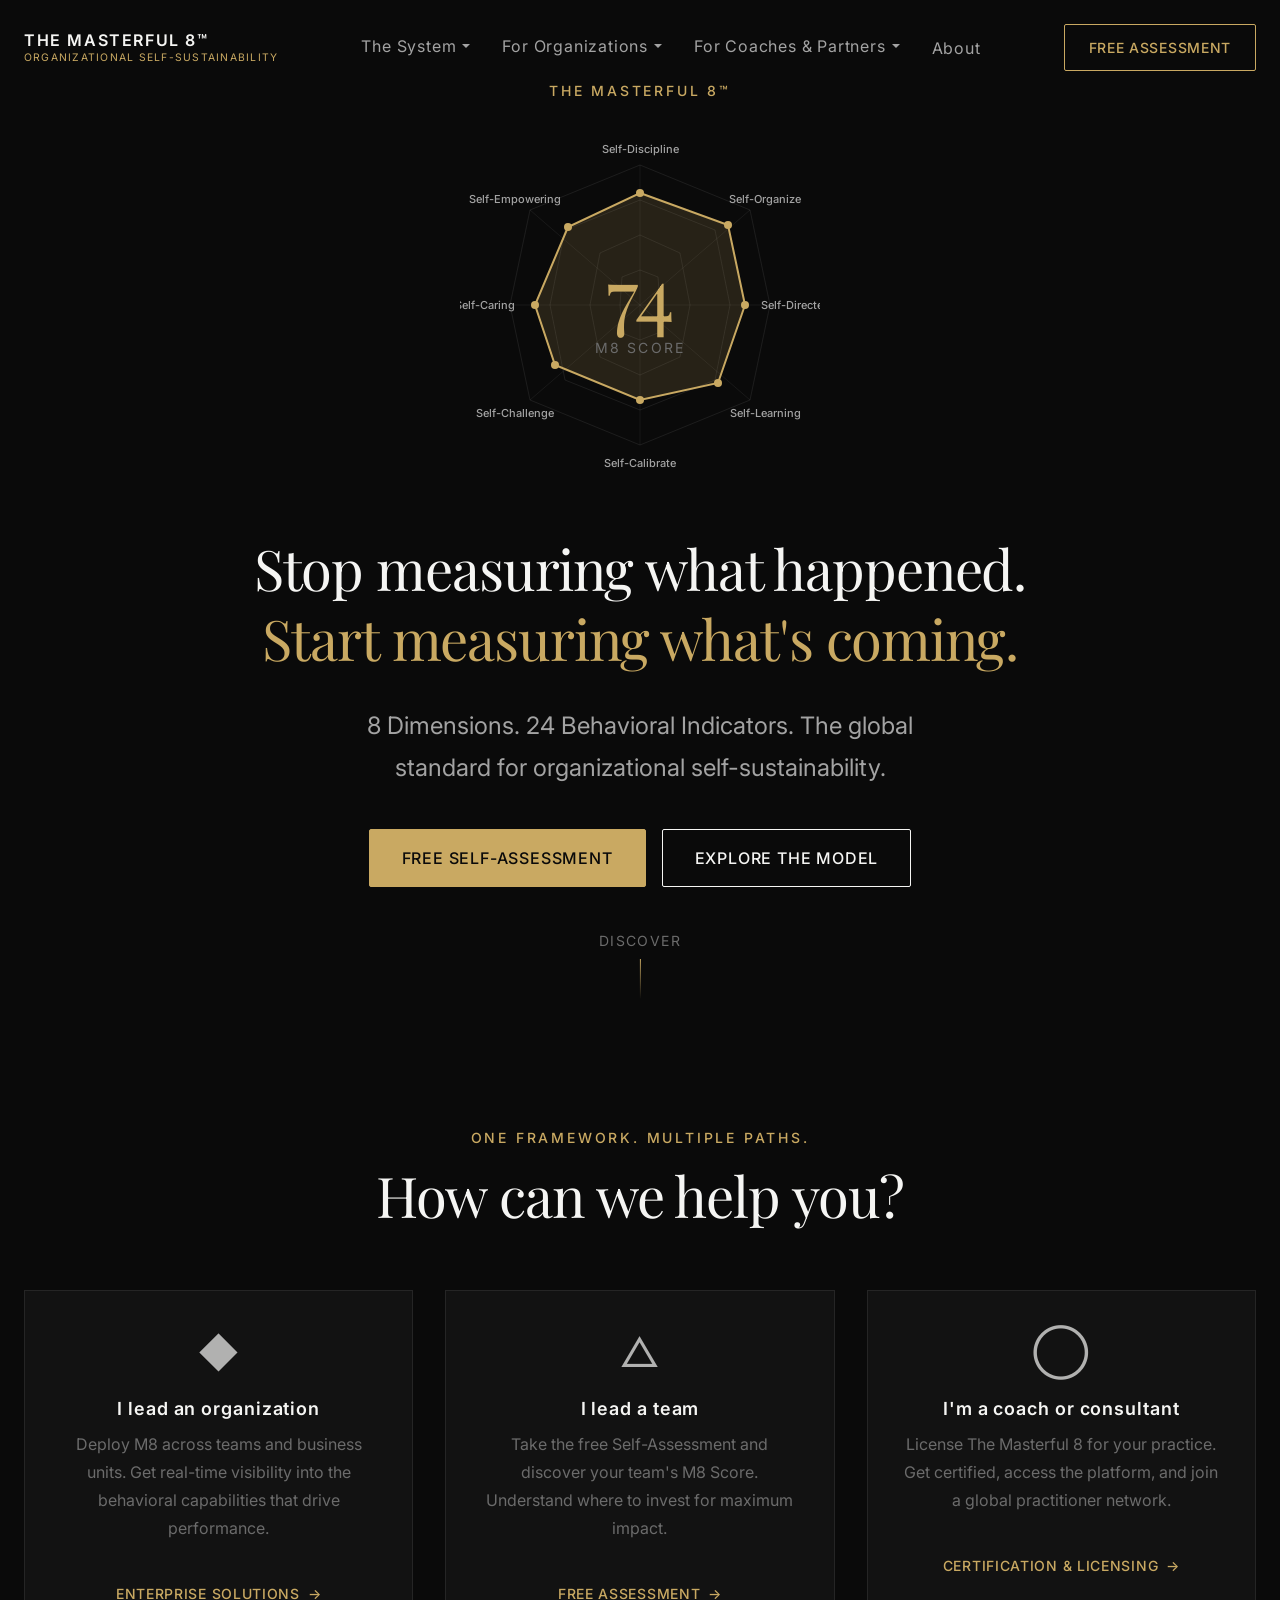
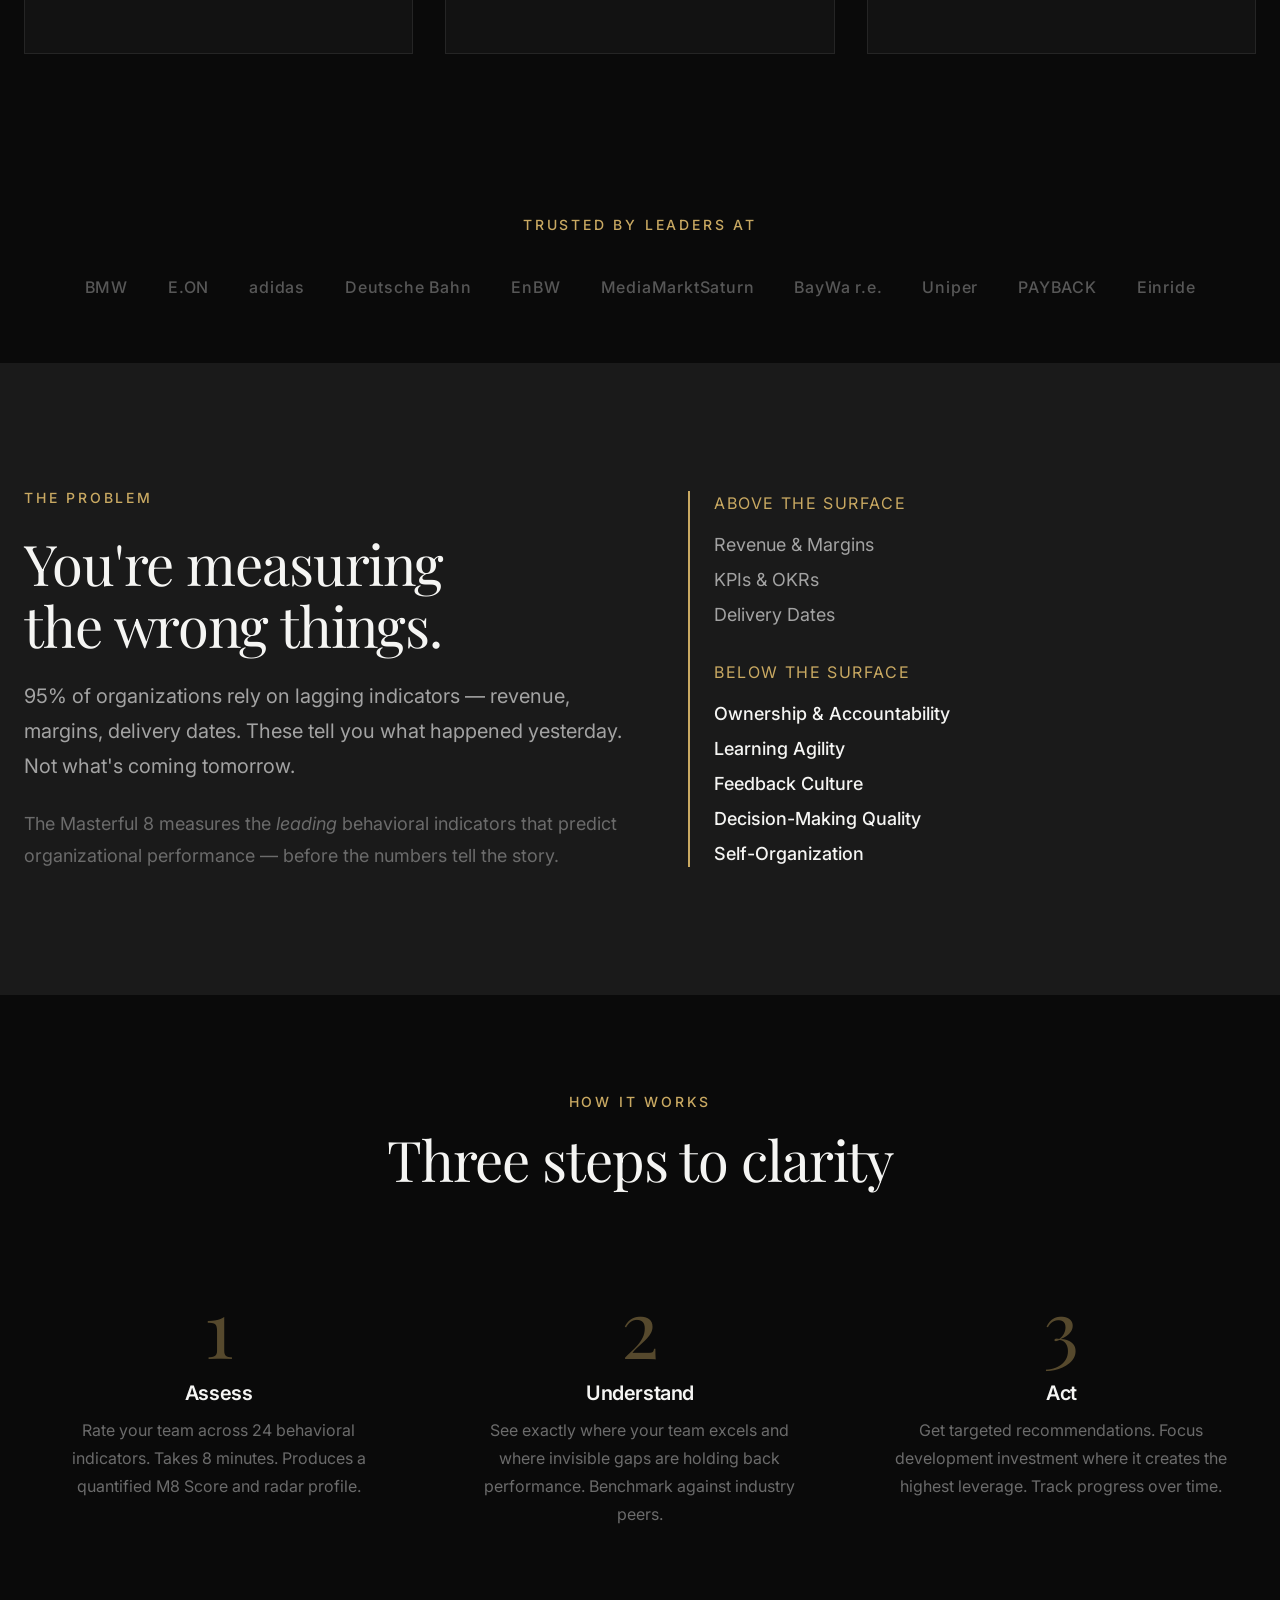
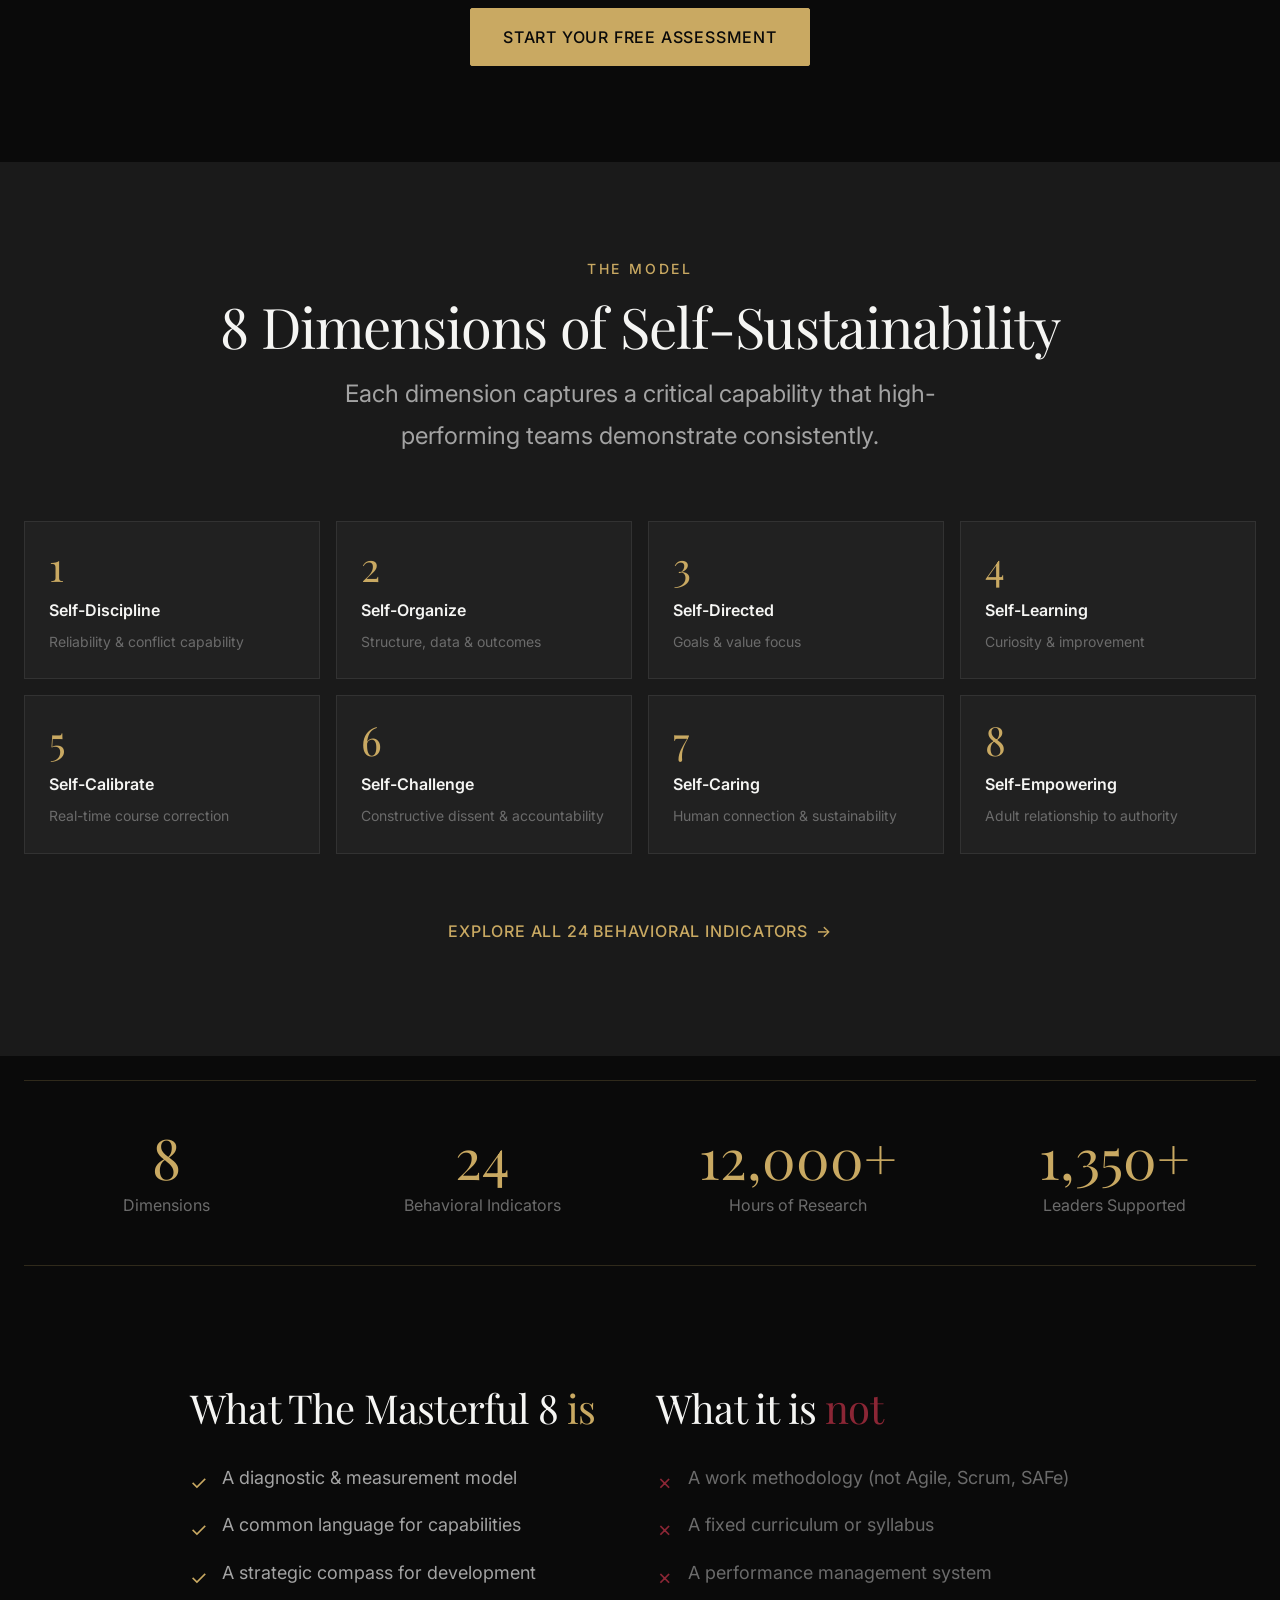
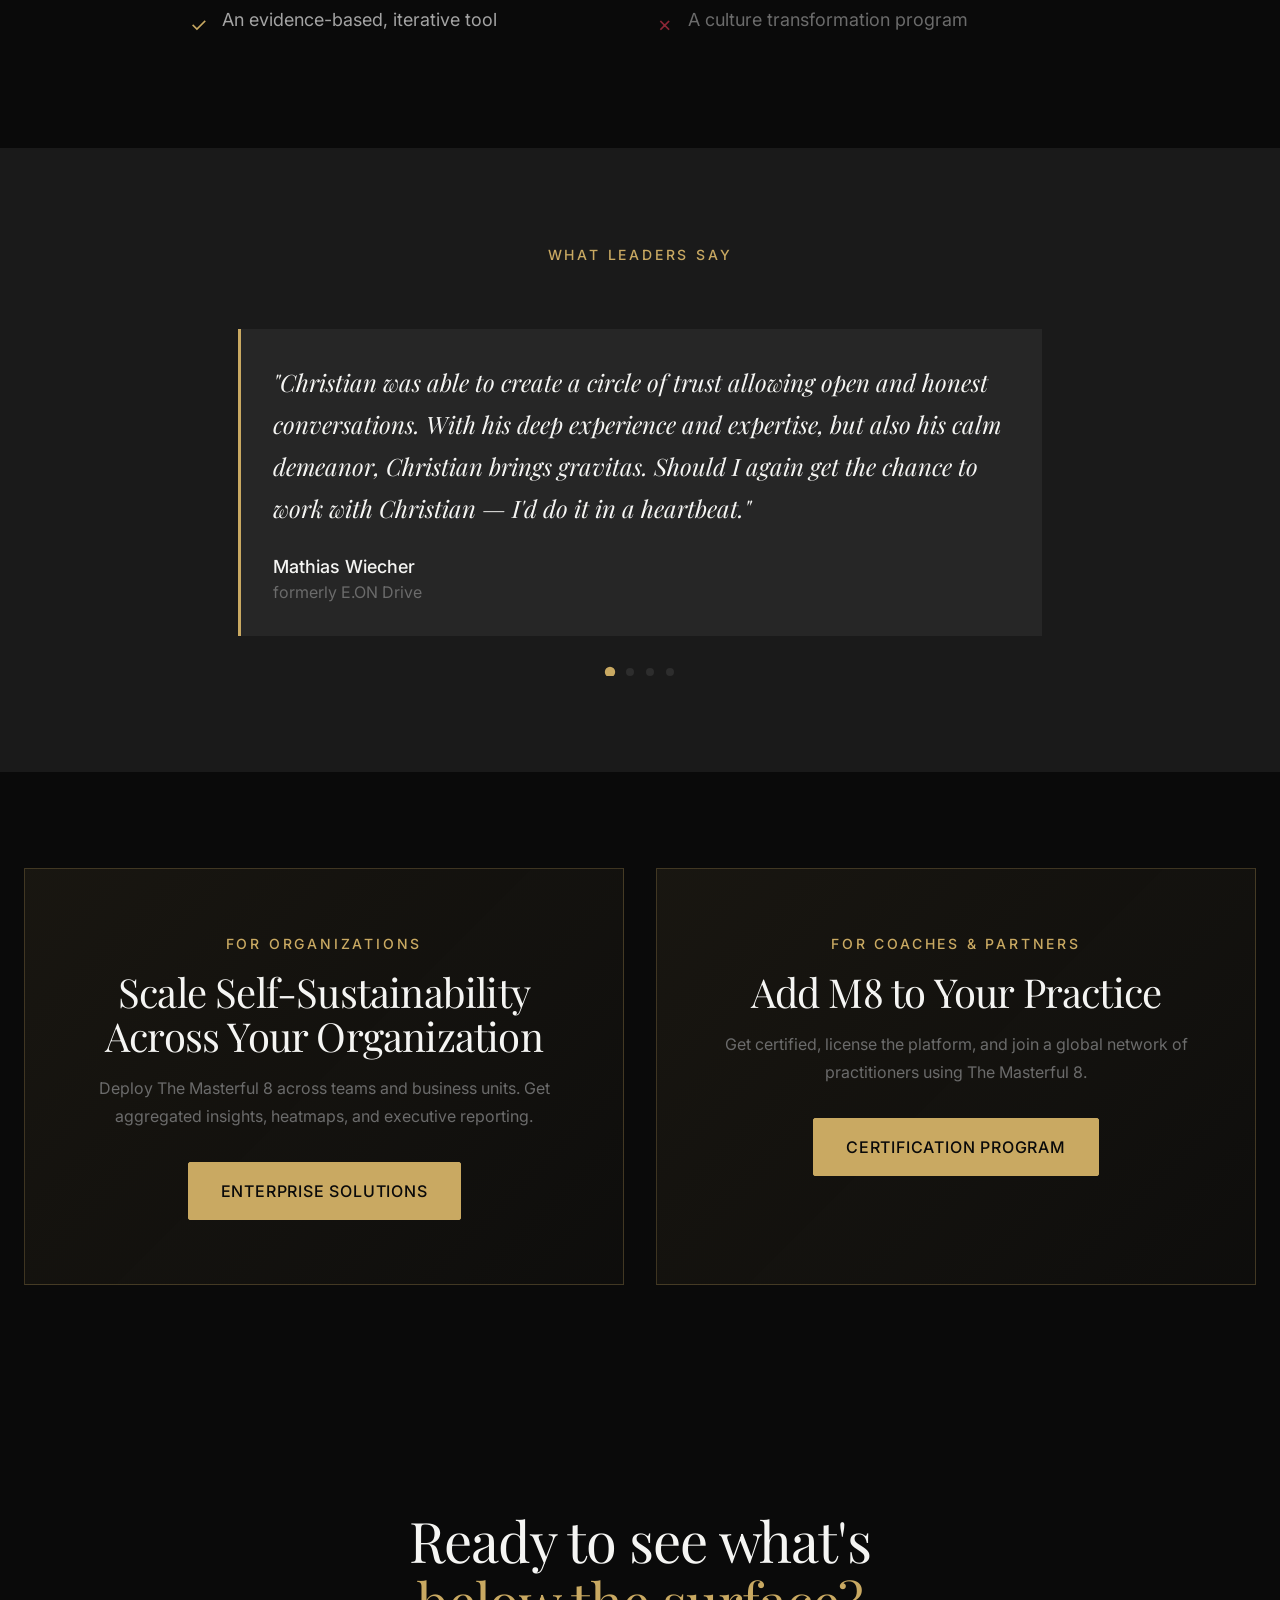
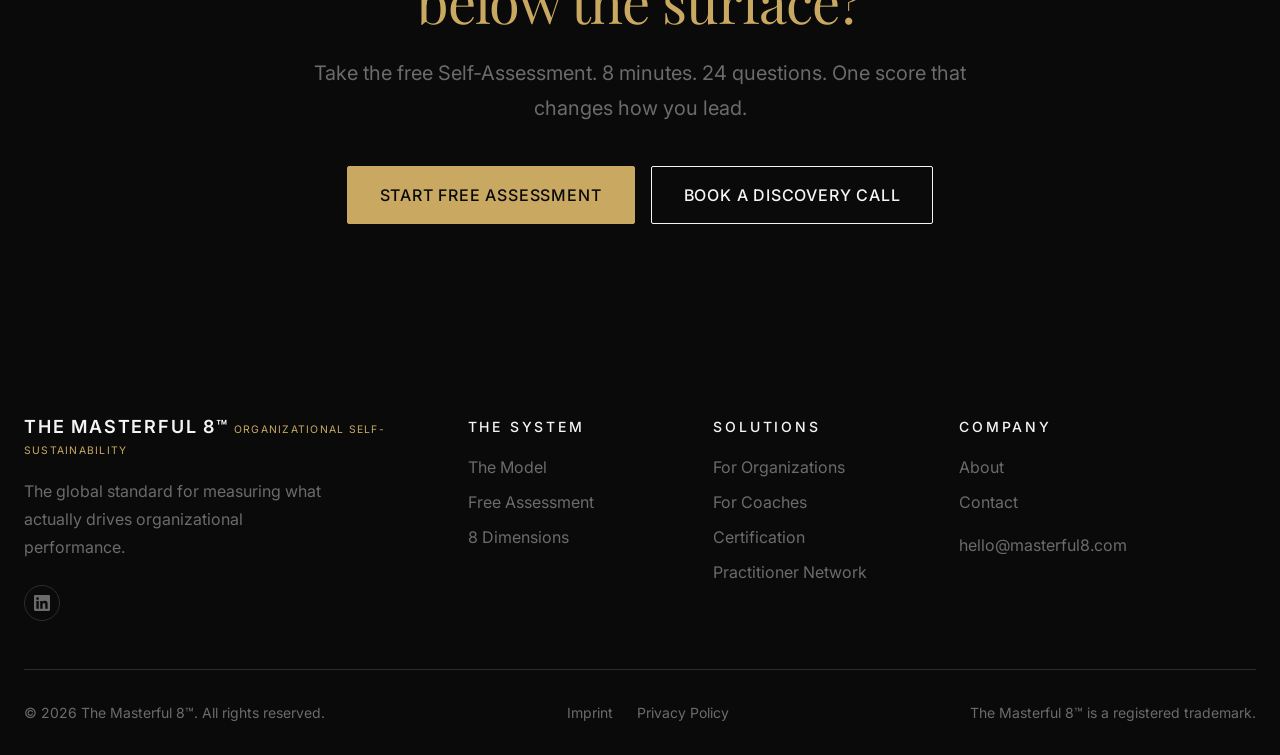
==== index.html @ 86039e6b "Initial masterful8.com homepage with M8 design system" ====
<!DOCTYPE html>
<html lang="en">
<head>
  <meta charset="UTF-8">
  <meta name="viewport" content="width=device-width, initial-scale=1.0">

  <meta name="description" content="The Masterful 8&#8482; &mdash; The global standard for measuring what actually drives organizational performance. 8 Dimensions. 24 Behavioral Indicators.">
  <meta name="keywords" content="Masterful 8, Organizational Development, Leadership, Self-Sustainability, Team Performance, Behavioral Indicators, Assessment">

  <title>The Masterful 8&#8482; | The Global Standard for Organizational Self-Sustainability</title>

  <!-- Favicon -->
  <link rel="icon" type="image/svg+xml" href="images/favicon.svg">
  <link rel="icon" type="image/png" sizes="32x32" href="images/favicon-32x32.png">
  <link rel="icon" type="image/png" sizes="16x16" href="images/favicon-16x16.png">
  <link rel="apple-touch-icon" sizes="180x180" href="images/apple-touch-icon.png">

  <!-- Open Graph -->
  <meta property="og:type" content="website">
  <meta property="og:url" content="https://masterful8.com/">
  <meta property="og:title" content="The Masterful 8&#8482; | Organizational Self-Sustainability">
  <meta property="og:description" content="Stop measuring what happened. Start measuring what's coming. 8 Dimensions. 24 Behavioral Indicators. The global standard.">
  <meta name="twitter:card" content="summary_large_image">

  <!-- Fonts -->
  <link rel="preconnect" href="https://fonts.googleapis.com">
  <link rel="preconnect" href="https://fonts.gstatic.com" crossorigin>
  <link href="https://fonts.googleapis.com/css2?family=Inter:wght@300;400;500;600&family=Playfair+Display:ital,wght@0,400;0,500;1,400&display=swap" rel="stylesheet">

  <!-- Styles -->
  <link rel="stylesheet" href="css/design-system.css">
  <link rel="stylesheet" href="css/pages.css">

  <style>
    /* ── M8 Homepage Specific ── */

    /* Radar Chart */
    .radar-container {
      position: relative;
      width: 360px;
      height: 360px;
      margin: 0 auto var(--space-12);
    }

    .radar-container svg {
      width: 100%;
      height: 100%;
    }

    .radar-label {
      font-family: var(--font-sans);
      font-size: 11px;
      font-weight: 500;
      fill: var(--color-light-gray);
      text-anchor: middle;
    }

    .radar-label:hover {
      fill: var(--color-gold);
      cursor: pointer;
    }

    .radar-grid {
      stroke: rgba(255, 255, 255, 0.08);
      stroke-width: 1;
      fill: none;
    }

    .radar-axis {
      stroke: rgba(255, 255, 255, 0.06);
      stroke-width: 1;
    }

    .radar-shape {
      fill: rgba(201, 169, 98, 0.15);
      stroke: var(--color-gold);
      stroke-width: 2;
      transition: all 0.6s ease;
    }

    .radar-dot {
      fill: var(--color-gold);
      r: 4;
      transition: all 0.6s ease;
    }

    .radar-dot:hover {
      r: 7;
      filter: drop-shadow(0 0 8px rgba(201, 169, 98, 0.6));
    }

    .radar-score {
      position: absolute;
      top: 50%;
      left: 50%;
      transform: translate(-50%, -50%);
      text-align: center;
    }

    .radar-score-number {
      font-family: var(--font-serif);
      font-size: var(--text-5xl);
      font-weight: 400;
      color: var(--color-gold);
      line-height: 1;
    }

    .radar-score-label {
      font-family: var(--font-sans);
      font-size: var(--text-xs);
      letter-spacing: 0.15em;
      text-transform: uppercase;
      color: var(--color-gray);
      margin-top: var(--space-1);
    }

    /* Audience Cards */
    .audience-card {
      background: rgba(255, 255, 255, 0.03);
      border: 1px solid rgba(255, 255, 255, 0.08);
      padding: var(--space-8);
      text-align: center;
      transition: all var(--transition-base);
      position: relative;
      overflow: hidden;
    }

    .audience-card::before {
      content: '';
      position: absolute;
      top: 0;
      left: 0;
      right: 0;
      height: 2px;
      background: var(--color-gold);
      transform: scaleX(0);
      transition: transform var(--transition-base);
    }

    .audience-card:hover {
      border-color: rgba(201, 169, 98, 0.3);
      background: rgba(201, 169, 98, 0.05);
    }

    .audience-card:hover::before {
      transform: scaleX(1);
    }

    .audience-icon {
      font-size: 2.5rem;
      margin-bottom: var(--space-4);
      opacity: 0.7;
    }

    .audience-card h4 {
      font-family: var(--font-sans);
      font-size: var(--text-base);
      font-weight: var(--font-semibold);
      letter-spacing: var(--tracking-wide);
      margin-bottom: var(--space-3);
      color: var(--color-off-white);
    }

    .audience-card p {
      font-size: var(--text-sm);
      color: var(--color-gray);
      margin-bottom: var(--space-6);
      line-height: var(--leading-relaxed);
    }

    /* Steps */
    .step-card {
      text-align: center;
      padding: var(--space-8) var(--space-6);
    }

    .step-number {
      font-family: var(--font-serif);
      font-size: var(--text-5xl);
      color: var(--color-gold);
      line-height: 1;
      margin-bottom: var(--space-4);
      opacity: 0.4;
    }

    .step-card h4 {
      font-family: var(--font-sans);
      font-size: var(--text-lg);
      font-weight: var(--font-semibold);
      margin-bottom: var(--space-3);
    }

    .step-card p {
      font-size: var(--text-sm);
      color: var(--color-gray);
      line-height: var(--leading-relaxed);
    }

    /* Dimension Preview */
    .dimension-preview {
      display: grid;
      grid-template-columns: repeat(4, 1fr);
      gap: var(--space-4);
    }

    @media (max-width: 968px) {
      .dimension-preview {
        grid-template-columns: repeat(2, 1fr);
      }
    }

    @media (max-width: 480px) {
      .dimension-preview {
        grid-template-columns: 1fr;
      }
    }

    .dim-card {
      background: rgba(255, 255, 255, 0.03);
      border: 1px solid rgba(255, 255, 255, 0.08);
      padding: var(--space-6);
      transition: all var(--transition-base);
    }

    .dim-card:hover {
      border-color: rgba(201, 169, 98, 0.3);
      transform: translateY(-2px);
    }

    .dim-number {
      font-family: var(--font-serif);
      font-size: var(--text-3xl);
      color: var(--color-gold);
      line-height: 1;
      margin-bottom: var(--space-3);
    }

    .dim-name {
      font-family: var(--font-sans);
      font-size: var(--text-sm);
      font-weight: var(--font-semibold);
      color: var(--color-off-white);
      margin-bottom: var(--space-2);
    }

    .dim-desc {
      font-size: var(--text-xs);
      color: var(--color-gray);
      line-height: var(--leading-relaxed);
    }

    /* Stats Bar */
    .stats-bar {
      display: grid;
      grid-template-columns: repeat(4, 1fr);
      gap: var(--space-8);
      padding: var(--space-12) 0;
      border-top: 1px solid rgba(201, 169, 98, 0.2);
      border-bottom: 1px solid rgba(201, 169, 98, 0.2);
    }

    @media (max-width: 768px) {
      .stats-bar {
        grid-template-columns: repeat(2, 1fr);
        gap: var(--space-6);
      }
    }

    /* Logo Cloud Extended */
    .logo-cloud-dark {
      display: flex;
      justify-content: center;
      align-items: center;
      gap: var(--space-10);
      flex-wrap: wrap;
      opacity: 0.5;
    }

    .logo-cloud-dark span {
      font-family: var(--font-sans);
      font-size: var(--text-sm);
      font-weight: var(--font-medium);
      color: var(--color-light-gray);
      letter-spacing: var(--tracking-wide);
    }

    /* Testimonial Slider */
    .testimonial-slider {
      position: relative;
      overflow: hidden;
    }

    .testimonial-track {
      display: flex;
      transition: transform 0.5s ease;
    }

    .testimonial-slide {
      min-width: 100%;
      padding: 0 var(--space-6);
    }

    .testimonial-nav {
      display: flex;
      justify-content: center;
      gap: var(--space-3);
      margin-top: var(--space-8);
    }

    .testimonial-dot {
      width: 8px;
      height: 8px;
      border-radius: 50%;
      background: var(--color-dark-gray);
      border: none;
      cursor: pointer;
      transition: all var(--transition-fast);
      padding: 0;
    }

    .testimonial-dot.active {
      background: var(--color-gold);
      transform: scale(1.3);
    }

    /* CTA Banner */
    .cta-banner {
      background: linear-gradient(135deg, rgba(201, 169, 98, 0.08) 0%, rgba(201, 169, 98, 0.02) 100%);
      border: 1px solid rgba(201, 169, 98, 0.25);
      padding: var(--space-16) var(--space-12);
      text-align: center;
    }

    @media (max-width: 480px) {
      .radar-container {
        width: 280px;
        height: 280px;
      }

      .radar-label {
        font-size: 9px;
      }

      .radar-score-number {
        font-size: var(--text-3xl);
      }
    }
  </style>
</head>
<body>

  <!-- ============================================
       NAVIGATION
       ============================================ -->
  <nav class="nav" id="nav">
    <div class="container">
      <div class="nav-inner">
        <a href="index.html" class="nav-logo">
          <span class="nav-logo-name">The Masterful 8&#8482;</span>
          <span class="nav-logo-title">Organizational Self-Sustainability</span>
        </a>

        <ul class="nav-links">
          <li class="nav-item">
            <a href="pages/model.html" class="nav-link">The System</a>
            <div class="nav-dropdown">
              <div class="nav-dropdown-inner">
                <a href="pages/model.html">The Model</a>
                <a href="pages/model.html#dimensions">8 Dimensions</a>
                <a href="pages/model.html#indicators">24 Behavioral Indicators</a>
                <a href="pages/model.html#difference">What M8 Is &amp; Isn't</a>
                <div style="border-top: 1px solid rgba(201,169,98,0.3); margin: 6px 0;"></div>
                <a href="pages/assessment.html" style="color: var(--color-gold); font-weight: 500;">Free Self-Assessment</a>
              </div>
            </div>
          </li>
          <li class="nav-item">
            <a href="pages/enterprise.html" class="nav-link">For Organizations</a>
            <div class="nav-dropdown">
              <div class="nav-dropdown-inner">
                <a href="pages/enterprise.html">Enterprise Solutions</a>
                <a href="pages/enterprise.html#readiness">Excellence Readiness</a>
                <a href="pages/enterprise.html#journeys">Performance Journeys</a>
                <a href="pages/enterprise.html#cases">Case Studies</a>
              </div>
            </div>
          </li>
          <li class="nav-item">
            <a href="pages/partners.html" class="nav-link">For Coaches &amp; Partners</a>
            <div class="nav-dropdown">
              <div class="nav-dropdown-inner">
                <a href="pages/partners.html">Why License M8</a>
                <a href="pages/partners.html#certification">Certification Program</a>
                <a href="pages/partners.html#network">Practitioner Network</a>
              </div>
            </div>
          </li>
          <li>
            <a href="pages/about.html" class="nav-link">About</a>
          </li>
        </ul>

        <div style="display: flex; align-items: center; gap: var(--space-4);">
          <a href="pages/assessment.html" class="btn nav-cta">Free Assessment</a>
        </div>

        <!-- Mobile Menu Toggle -->
        <button class="nav-mobile-toggle" aria-label="Open Menu">
          <span></span>
        </button>
      </div>
    </div>
  </nav>

  <!-- Mobile Menu -->
  <div class="nav-mobile-menu">
    <ul class="nav-links">
      <li class="nav-item">
        <a href="pages/model.html" class="nav-link">The System</a>
        <button class="nav-dropdown-toggle" aria-label="Toggle submenu"></button>
        <div class="nav-dropdown">
          <div class="nav-dropdown-inner">
            <a href="pages/model.html">The Model</a>
            <a href="pages/model.html#dimensions">8 Dimensions</a>
            <a href="pages/model.html#indicators">24 Behavioral Indicators</a>
            <a href="pages/assessment.html">Free Self-Assessment</a>
          </div>
        </div>
      </li>
      <li class="nav-item">
        <a href="pages/enterprise.html" class="nav-link">For Organizations</a>
        <button class="nav-dropdown-toggle" aria-label="Toggle submenu"></button>
        <div class="nav-dropdown">
          <div class="nav-dropdown-inner">
            <a href="pages/enterprise.html">Enterprise Solutions</a>
            <a href="pages/enterprise.html#readiness">Excellence Readiness</a>
            <a href="pages/enterprise.html#journeys">Performance Journeys</a>
          </div>
        </div>
      </li>
      <li class="nav-item">
        <a href="pages/partners.html" class="nav-link">For Coaches &amp; Partners</a>
        <button class="nav-dropdown-toggle" aria-label="Toggle submenu"></button>
        <div class="nav-dropdown">
          <div class="nav-dropdown-inner">
            <a href="pages/partners.html">Why License M8</a>
            <a href="pages/partners.html#certification">Certification</a>
            <a href="pages/partners.html#network">Practitioner Network</a>
          </div>
        </div>
      </li>
      <li><a href="pages/about.html" class="nav-link">About</a></li>
    </ul>
    <a href="pages/assessment.html" class="btn nav-cta" style="margin-top: var(--space-6);">Free Assessment</a>
  </div>


  <!-- ============================================
       HERO
       ============================================ -->
  <section class="hero bg-dark">
    <div class="hero-content">
      <p class="label" style="margin-bottom: var(--space-6);">The Masterful 8&#8482;</p>

      <!-- Radar Chart -->
      <div class="radar-container" id="radar">
        <svg viewBox="0 0 360 360">
          <!-- Grid circles -->
          <polygon class="radar-grid" points="180,40 290,85 310,180 290,275 180,320 70,275 50,180 70,85" />
          <polygon class="radar-grid" points="180,75 255,105 270,180 255,255 180,285 105,255 90,180 105,105" />
          <polygon class="radar-grid" points="180,110 220,128 230,180 220,232 180,250 140,232 130,180 140,128" />
          <polygon class="radar-grid" points="180,145 198,152 200,180 198,208 180,215 162,208 160,180 162,152" />

          <!-- Axes -->
          <line class="radar-axis" x1="180" y1="180" x2="180" y2="40" />
          <line class="radar-axis" x1="180" y1="180" x2="290" y2="85" />
          <line class="radar-axis" x1="180" y1="180" x2="310" y2="180" />
          <line class="radar-axis" x1="180" y1="180" x2="290" y2="275" />
          <line class="radar-axis" x1="180" y1="180" x2="180" y2="320" />
          <line class="radar-axis" x1="180" y1="180" x2="70" y2="275" />
          <line class="radar-axis" x1="180" y1="180" x2="50" y2="180" />
          <line class="radar-axis" x1="180" y1="180" x2="70" y2="85" />

          <!-- Data shape -->
          <polygon class="radar-shape" id="radarShape"
            points="180,68 268,100 285,180 258,258 180,275 95,240 75,180 108,102" />

          <!-- Data points -->
          <circle class="radar-dot" cx="180" cy="68" />
          <circle class="radar-dot" cx="268" cy="100" />
          <circle class="radar-dot" cx="285" cy="180" />
          <circle class="radar-dot" cx="258" cy="258" />
          <circle class="radar-dot" cx="180" cy="275" />
          <circle class="radar-dot" cx="95" cy="240" />
          <circle class="radar-dot" cx="75" cy="180" />
          <circle class="radar-dot" cx="108" cy="102" />

          <!-- Labels -->
          <text class="radar-label" x="180" y="28">Self-Discipline</text>
          <text class="radar-label" x="305" y="78">Self-Organize</text>
          <text class="radar-label" x="335" y="184">Self-Directed</text>
          <text class="radar-label" x="305" y="292">Self-Learning</text>
          <text class="radar-label" x="180" y="342">Self-Calibrate</text>
          <text class="radar-label" x="55" y="292">Self-Challenge</text>
          <text class="radar-label" x="25" y="184">Self-Caring</text>
          <text class="radar-label" x="55" y="78">Self-Empowering</text>
        </svg>

        <div class="radar-score">
          <div class="radar-score-number" id="scoreNumber">74</div>
          <div class="radar-score-label">M8 Score</div>
        </div>
      </div>

      <h1 class="hero-quote" style="font-style: normal; font-weight: 400;">
        Stop measuring what happened.<br>
        <span class="text-gold">Start measuring what's coming.</span>
      </h1>

      <p class="hero-subtitle">
        8 Dimensions. 24 Behavioral Indicators. The global standard for
        organizational self-sustainability.
      </p>

      <div class="hero-cta" style="display: flex; gap: var(--space-4); justify-content: center; flex-wrap: wrap;">
        <a href="pages/assessment.html" class="btn btn-primary">Free Self-Assessment</a>
        <a href="pages/model.html" class="btn btn-secondary">Explore the Model</a>
      </div>
    </div>

    <div class="scroll-indicator">
      <span>Discover</span>
    </div>
  </section>


  <!-- ============================================
       AUDIENCE PATHS
       ============================================ -->
  <section class="section bg-dark">
    <div class="container">
      <div class="text-center" style="margin-bottom: var(--space-16);">
        <p class="label">One Framework. Multiple Paths.</p>
        <h2 style="margin-top: var(--space-4); color: var(--color-off-white);">
          How can we help you?
        </h2>
      </div>

      <div class="grid grid-3">
        <a href="pages/enterprise.html" class="audience-card" style="text-decoration: none;">
          <div class="audience-icon">&#9670;</div>
          <h4>I lead an organization</h4>
          <p>
            Deploy M8 across teams and business units.
            Get real-time visibility into the behavioral capabilities
            that drive performance.
          </p>
          <span class="btn btn-ghost" style="font-size: var(--text-xs);">Enterprise Solutions</span>
        </a>

        <a href="pages/assessment.html" class="audience-card" style="text-decoration: none;">
          <div class="audience-icon">&#9651;</div>
          <h4>I lead a team</h4>
          <p>
            Take the free Self-Assessment and discover your team's
            M8 Score. Understand where to invest for maximum impact.
          </p>
          <span class="btn btn-ghost" style="font-size: var(--text-xs);">Free Assessment</span>
        </a>

        <a href="pages/partners.html" class="audience-card" style="text-decoration: none;">
          <div class="audience-icon">&#9711;</div>
          <h4>I'm a coach or consultant</h4>
          <p>
            License The Masterful 8 for your practice.
            Get certified, access the platform, and join a
            global practitioner network.
          </p>
          <span class="btn btn-ghost" style="font-size: var(--text-xs);">Certification &amp; Licensing</span>
        </a>
      </div>
    </div>
  </section>


  <!-- ============================================
       SOCIAL PROOF
       ============================================ -->
  <section class="bg-dark" style="padding: var(--space-16) 0;">
    <div class="container">
      <p class="text-center label" style="margin-bottom: var(--space-10);">
        Trusted by leaders at
      </p>
      <div class="logo-cloud-dark">
        <span>BMW</span>
        <span>E.ON</span>
        <span>adidas</span>
        <span>Deutsche Bahn</span>
        <span>EnBW</span>
        <span>MediaMarktSaturn</span>
        <span>BayWa r.e.</span>
        <span>Uniper</span>
        <span>PAYBACK</span>
        <span>Einride</span>
      </div>
    </div>
  </section>


  <!-- ============================================
       THE PROBLEM / WHY M8
       ============================================ -->
  <section class="section bg-charcoal">
    <div class="container">
      <div class="grid grid-2" style="align-items: center;">
        <div>
          <p class="label" style="margin-bottom: var(--space-6);">The Problem</p>
          <h2 style="color: var(--color-off-white); margin-bottom: var(--space-6);">
            You're measuring<br>the wrong things.
          </h2>
          <p style="font-size: var(--text-lg); color: var(--color-light-gray); line-height: var(--leading-relaxed); margin-bottom: var(--space-6);">
            95% of organizations rely on lagging indicators &mdash; revenue,
            margins, delivery dates. These tell you what happened yesterday.
            Not what's coming tomorrow.
          </p>
          <p style="font-size: var(--text-base); color: var(--color-gray); line-height: var(--leading-relaxed);">
            The Masterful 8 measures the <em>leading</em> behavioral indicators
            that predict organizational performance &mdash; before the numbers
            tell the story.
          </p>
        </div>
        <div style="padding: var(--space-8);">
          <div style="border-left: 2px solid var(--color-gold); padding-left: var(--space-6);">
            <p style="font-size: var(--text-sm); letter-spacing: 0.1em; text-transform: uppercase; color: var(--color-gold); margin-bottom: var(--space-4);">Above the surface</p>
            <p style="color: var(--color-light-gray); margin-bottom: var(--space-2);">Revenue &amp; Margins</p>
            <p style="color: var(--color-light-gray); margin-bottom: var(--space-2);">KPIs &amp; OKRs</p>
            <p style="color: var(--color-light-gray); margin-bottom: var(--space-8);">Delivery Dates</p>

            <p style="font-size: var(--text-sm); letter-spacing: 0.1em; text-transform: uppercase; color: var(--color-gold); margin-bottom: var(--space-4);">Below the surface</p>
            <p style="color: var(--color-off-white); margin-bottom: var(--space-2); font-weight: 500;">Ownership &amp; Accountability</p>
            <p style="color: var(--color-off-white); margin-bottom: var(--space-2); font-weight: 500;">Learning Agility</p>
            <p style="color: var(--color-off-white); margin-bottom: var(--space-2); font-weight: 500;">Feedback Culture</p>
            <p style="color: var(--color-off-white); margin-bottom: var(--space-2); font-weight: 500;">Decision-Making Quality</p>
            <p style="color: var(--color-off-white); font-weight: 500;">Self-Organization</p>
          </div>
        </div>
      </div>
    </div>
  </section>


  <!-- ============================================
       HOW IT WORKS
       ============================================ -->
  <section class="section bg-dark">
    <div class="container">
      <div class="text-center" style="margin-bottom: var(--space-16);">
        <p class="label">How It Works</p>
        <h2 style="margin-top: var(--space-4); color: var(--color-off-white);">
          Three steps to clarity
        </h2>
      </div>

      <div class="grid grid-3">
        <div class="step-card">
          <div class="step-number">1</div>
          <h4 style="color: var(--color-off-white);">Assess</h4>
          <p>
            Rate your team across 24 behavioral indicators.
            Takes 8 minutes. Produces a quantified M8 Score
            and radar profile.
          </p>
        </div>

        <div class="step-card">
          <div class="step-number">2</div>
          <h4 style="color: var(--color-off-white);">Understand</h4>
          <p>
            See exactly where your team excels and where
            invisible gaps are holding back performance.
            Benchmark against industry peers.
          </p>
        </div>

        <div class="step-card">
          <div class="step-number">3</div>
          <h4 style="color: var(--color-off-white);">Act</h4>
          <p>
            Get targeted recommendations. Focus development
            investment where it creates the highest leverage.
            Track progress over time.
          </p>
        </div>
      </div>

      <div class="text-center" style="margin-top: var(--space-12);">
        <a href="pages/assessment.html" class="btn btn-primary">Start Your Free Assessment</a>
      </div>
    </div>
  </section>


  <!-- ============================================
       8 DIMENSIONS PREVIEW
       ============================================ -->
  <section class="section bg-charcoal">
    <div class="container">
      <div class="text-center" style="margin-bottom: var(--space-16);">
        <p class="label">The Model</p>
        <h2 style="margin-top: var(--space-4); color: var(--color-off-white);">
          8 Dimensions of Self-Sustainability
        </h2>
        <p class="text-lead" style="margin-top: var(--space-4); color: var(--color-light-gray); max-width: 600px; margin-left: auto; margin-right: auto;">
          Each dimension captures a critical capability that high-performing teams demonstrate consistently.
        </p>
      </div>

      <div class="dimension-preview">
        <div class="dim-card">
          <div class="dim-number">1</div>
          <div class="dim-name">Self-Discipline</div>
          <div class="dim-desc">Reliability &amp; conflict capability</div>
        </div>
        <div class="dim-card">
          <div class="dim-number">2</div>
          <div class="dim-name">Self-Organize</div>
          <div class="dim-desc">Structure, data &amp; outcomes</div>
        </div>
        <div class="dim-card">
          <div class="dim-number">3</div>
          <div class="dim-name">Self-Directed</div>
          <div class="dim-desc">Goals &amp; value focus</div>
        </div>
        <div class="dim-card">
          <div class="dim-number">4</div>
          <div class="dim-name">Self-Learning</div>
          <div class="dim-desc">Curiosity &amp; improvement</div>
        </div>
        <div class="dim-card">
          <div class="dim-number">5</div>
          <div class="dim-name">Self-Calibrate</div>
          <div class="dim-desc">Real-time course correction</div>
        </div>
        <div class="dim-card">
          <div class="dim-number">6</div>
          <div class="dim-name">Self-Challenge</div>
          <div class="dim-desc">Constructive dissent &amp; accountability</div>
        </div>
        <div class="dim-card">
          <div class="dim-number">7</div>
          <div class="dim-name">Self-Caring</div>
          <div class="dim-desc">Human connection &amp; sustainability</div>
        </div>
        <div class="dim-card">
          <div class="dim-number">8</div>
          <div class="dim-name">Self-Empowering</div>
          <div class="dim-desc">Adult relationship to authority</div>
        </div>
      </div>

      <div class="text-center" style="margin-top: var(--space-12);">
        <a href="pages/model.html" class="btn btn-ghost" style="color: var(--color-gold);">Explore all 24 Behavioral Indicators</a>
      </div>
    </div>
  </section>


  <!-- ============================================
       STATS
       ============================================ -->
  <section class="bg-dark" style="padding: var(--space-6) 0;">
    <div class="container">
      <div class="stats-bar">
        <div class="stat">
          <div class="stat-number">8</div>
          <div class="stat-label">Dimensions</div>
        </div>
        <div class="stat">
          <div class="stat-number">24</div>
          <div class="stat-label">Behavioral Indicators</div>
        </div>
        <div class="stat">
          <div class="stat-number">12,000+</div>
          <div class="stat-label">Hours of Research</div>
        </div>
        <div class="stat">
          <div class="stat-number">1,350+</div>
          <div class="stat-label">Leaders Supported</div>
        </div>
      </div>
    </div>
  </section>


  <!-- ============================================
       WHAT M8 IS / IS NOT
       ============================================ -->
  <section class="section bg-dark">
    <div class="container">
      <div class="grid grid-2" style="max-width: 900px; margin: 0 auto;">
        <div>
          <h3 style="color: var(--color-off-white); margin-bottom: var(--space-8);">
            What The Masterful 8 <span class="text-gold">is</span>
          </h3>
          <ul class="checklist checklist-yes" style="color: var(--color-light-gray);">
            <li>A diagnostic &amp; measurement model</li>
            <li>A common language for capabilities</li>
            <li>A strategic compass for development</li>
            <li>An evidence-based, iterative tool</li>
          </ul>
        </div>
        <div>
          <h3 style="color: var(--color-off-white); margin-bottom: var(--space-8);">
            What it is <span style="color: var(--color-deep-red);">not</span>
          </h3>
          <ul class="checklist checklist-no">
            <li>A work methodology (not Agile, Scrum, SAFe)</li>
            <li>A fixed curriculum or syllabus</li>
            <li>A performance management system</li>
            <li>A culture transformation program</li>
          </ul>
        </div>
      </div>
    </div>
  </section>


  <!-- ============================================
       TESTIMONIALS
       ============================================ -->
  <section class="section bg-charcoal">
    <div class="container" style="max-width: 900px;">
      <div class="text-center" style="margin-bottom: var(--space-16);">
        <p class="label">What Leaders Say</p>
      </div>

      <div class="testimonial-slider" id="testimonialSlider">
        <div class="testimonial-track" id="testimonialTrack">
          <div class="testimonial-slide">
            <div class="testimonial-large">
              <p class="testimonial-text-large">
                "Christian was able to create a circle of trust allowing open and honest conversations.
                With his deep experience and expertise, but also his calm demeanor, Christian brings gravitas.
                Should I again get the chance to work with Christian &mdash; I'd do it in a heartbeat."
              </p>
              <div style="margin-top: var(--space-6);">
                <p style="color: var(--color-off-white); font-weight: 500;">Mathias Wiecher</p>
                <p style="font-size: var(--text-sm); color: var(--color-gray);">formerly E.ON Drive</p>
              </div>
            </div>
          </div>

          <div class="testimonial-slide">
            <div class="testimonial-large">
              <p class="testimonial-text-large">
                "Truly the best coach I had the pleasure of working with in my career.
                His approach combines deep psychological understanding with practical
                business impact."
              </p>
              <div style="margin-top: var(--space-6);">
                <p style="color: var(--color-off-white); font-weight: 500;">Jonas Steigertahl</p>
                <p style="font-size: var(--text-sm); color: var(--color-gray);">Director, TP Infinity</p>
              </div>
            </div>
          </div>

          <div class="testimonial-slide">
            <div class="testimonial-large">
              <p class="testimonial-text-large">
                "One of those rare coaches that knows what it takes to transform an organization.
                Masterfully connects psychological principles with business objectives."
              </p>
              <div style="margin-top: var(--space-6);">
                <p style="color: var(--color-off-white); font-weight: 500;">Tamara de Wit</p>
                <p style="font-size: var(--text-sm); color: var(--color-gray);">adidas</p>
              </div>
            </div>
          </div>

          <div class="testimonial-slide">
            <div class="testimonial-large">
              <p class="testimonial-text-large">
                "Christian's starting point is not the theories. He goes beyond and explains the
                'human design' &mdash; brain physiology and human psychology. His impact on entire
                companies cannot be valued high enough."
              </p>
              <div style="margin-top: var(--space-6);">
                <p style="color: var(--color-off-white); font-weight: 500;">Lise Ostergaard Kallman</p>
                <p style="font-size: var(--text-sm); color: var(--color-gray);">E.ON Drive</p>
              </div>
            </div>
          </div>
        </div>

        <div class="testimonial-nav" id="testimonialNav">
          <button class="testimonial-dot active" data-index="0"></button>
          <button class="testimonial-dot" data-index="1"></button>
          <button class="testimonial-dot" data-index="2"></button>
          <button class="testimonial-dot" data-index="3"></button>
        </div>
      </div>
    </div>
  </section>


  <!-- ============================================
       ENTERPRISE + COACHES SPLIT CTA
       ============================================ -->
  <section class="section bg-dark">
    <div class="container">
      <div class="grid grid-2">
        <div class="cta-banner">
          <p class="label" style="margin-bottom: var(--space-4);">For Organizations</p>
          <h3 style="color: var(--color-off-white); margin-bottom: var(--space-4);">
            Scale Self-Sustainability Across Your Organization
          </h3>
          <p style="color: var(--color-gray); margin-bottom: var(--space-8); font-size: var(--text-sm); line-height: var(--leading-relaxed);">
            Deploy The Masterful 8 across teams and business units.
            Get aggregated insights, heatmaps, and executive reporting.
          </p>
          <a href="pages/enterprise.html" class="btn btn-primary">Enterprise Solutions</a>
        </div>

        <div class="cta-banner">
          <p class="label" style="margin-bottom: var(--space-4);">For Coaches &amp; Partners</p>
          <h3 style="color: var(--color-off-white); margin-bottom: var(--space-4);">
            Add M8 to Your Practice
          </h3>
          <p style="color: var(--color-gray); margin-bottom: var(--space-8); font-size: var(--text-sm); line-height: var(--leading-relaxed);">
            Get certified, license the platform, and join a global network
            of practitioners using The Masterful 8.
          </p>
          <a href="pages/partners.html" class="btn btn-primary">Certification Program</a>
        </div>
      </div>
    </div>
  </section>


  <!-- ============================================
       FINAL CTA
       ============================================ -->
  <section class="section-lg bg-dark">
    <div class="container" style="max-width: 700px;">
      <div class="text-center">
        <h2 style="color: var(--color-off-white); margin-bottom: var(--space-6);">
          Ready to see what's<br>
          <span class="text-gold">below the surface?</span>
        </h2>
        <p style="color: var(--color-gray); margin-bottom: var(--space-10); font-size: var(--text-lg); line-height: var(--leading-relaxed);">
          Take the free Self-Assessment. 8 minutes. 24 questions.
          One score that changes how you lead.
        </p>
        <div style="display: flex; gap: var(--space-4); justify-content: center; flex-wrap: wrap;">
          <a href="pages/assessment.html" class="btn btn-primary">Start Free Assessment</a>
          <a href="pages/contact.html" class="btn btn-secondary">Book a Discovery Call</a>
        </div>
      </div>
    </div>
  </section>


  <!-- ============================================
       FOOTER
       ============================================ -->
  <footer class="footer">
    <div class="container">
      <div class="footer-grid">
        <div class="footer-brand">
          <a href="index.html" class="nav-logo" style="display: inline-block;">
            <span class="nav-logo-name" style="font-size: var(--text-base);">The Masterful 8&#8482;</span>
            <span class="nav-logo-title">Organizational Self-Sustainability</span>
          </a>
          <p style="margin-top: var(--space-4);">
            The global standard for measuring what
            actually drives organizational performance.
          </p>
          <div class="footer-social" style="margin-top: var(--space-6);">
            <a href="https://www.linkedin.com/company/masterful8/" target="_blank" rel="noopener" aria-label="LinkedIn">
              <svg viewBox="0 0 24 24" xmlns="http://www.w3.org/2000/svg"><path d="M20.447 20.452h-3.554v-5.569c0-1.328-.027-3.037-1.852-3.037-1.853 0-2.136 1.445-2.136 2.939v5.667H9.351V9h3.414v1.561h.046c.477-.9 1.637-1.85 3.37-1.85 3.601 0 4.267 2.37 4.267 5.455v6.286zM5.337 7.433a2.062 2.062 0 01-2.063-2.065 2.064 2.064 0 112.063 2.065zm1.782 13.019H3.555V9h3.564v11.452zM22.225 0H1.771C.792 0 0 .774 0 1.729v20.542C0 23.227.792 24 1.771 24h20.451C23.2 24 24 23.227 24 22.271V1.729C24 .774 23.2 0 22.222 0h.003z"/></svg>
            </a>
          </div>
        </div>

        <div>
          <p class="footer-heading">The System</p>
          <ul class="footer-links">
            <li><a href="pages/model.html">The Model</a></li>
            <li><a href="pages/assessment.html">Free Assessment</a></li>
            <li><a href="pages/model.html#dimensions">8 Dimensions</a></li>
          </ul>
        </div>

        <div>
          <p class="footer-heading">Solutions</p>
          <ul class="footer-links">
            <li><a href="pages/enterprise.html">For Organizations</a></li>
            <li><a href="pages/partners.html">For Coaches</a></li>
            <li><a href="pages/partners.html#certification">Certification</a></li>
            <li><a href="pages/partners.html#network">Practitioner Network</a></li>
          </ul>
        </div>

        <div>
          <p class="footer-heading">Company</p>
          <ul class="footer-links">
            <li><a href="pages/about.html">About</a></li>
            <li><a href="pages/contact.html">Contact</a></li>
          </ul>
          <p class="footer-contact-text" style="margin-top: var(--space-4);">
            hello@masterful8.com
          </p>
        </div>
      </div>

      <div class="footer-bottom">
        <p>&copy; 2026 The Masterful 8&#8482;. All rights reserved.</p>
        <div class="footer-legal">
          <a href="pages/imprint.html">Imprint</a>
          <a href="pages/privacy.html">Privacy Policy</a>
        </div>
        <p style="font-size: var(--text-xs); color: var(--color-gray);">The Masterful 8&#8482; is a registered trademark.</p>
      </div>
    </div>
  </footer>


  <!-- ============================================
       SCRIPTS
       ============================================ -->
  <script>
    // ── Navigation scroll effect ──
    const nav = document.getElementById('nav');
    window.addEventListener('scroll', () => {
      nav.classList.toggle('scrolled', window.scrollY > 50);
    });

    // ── Mobile menu toggle ──
    const mobileToggle = document.querySelector('.nav-mobile-toggle');
    const mobileMenu = document.querySelector('.nav-mobile-menu');

    mobileToggle.addEventListener('click', () => {
      mobileToggle.classList.toggle('open');
      mobileMenu.classList.toggle('open');
      document.body.classList.toggle('menu-open');
    });

    // Mobile dropdown toggles
    document.querySelectorAll('.nav-mobile-menu .nav-dropdown-toggle').forEach(btn => {
      btn.addEventListener('click', (e) => {
        e.preventDefault();
        btn.closest('.nav-item').classList.toggle('open');
      });
    });

    // ── Fade-in on scroll ──
    const fadeEls = document.querySelectorAll('.fade-in');
    const fadeObserver = new IntersectionObserver((entries) => {
      entries.forEach(entry => {
        if (entry.isIntersecting) {
          entry.target.classList.add('visible');
        }
      });
    }, { threshold: 0.1 });

    fadeEls.forEach(el => fadeObserver.observe(el));

    // ── Testimonial slider ──
    const track = document.getElementById('testimonialTrack');
    const dots = document.querySelectorAll('.testimonial-dot');
    let currentSlide = 0;
    let autoSlide;

    function goToSlide(index) {
      currentSlide = index;
      track.style.transform = `translateX(-${index * 100}%)`;
      dots.forEach((dot, i) => {
        dot.classList.toggle('active', i === index);
      });
    }

    dots.forEach(dot => {
      dot.addEventListener('click', () => {
        goToSlide(parseInt(dot.dataset.index));
        clearInterval(autoSlide);
        startAutoSlide();
      });
    });

    function startAutoSlide() {
      autoSlide = setInterval(() => {
        goToSlide((currentSlide + 1) % dots.length);
      }, 6000);
    }

    startAutoSlide();

    // ── Radar animation on load ──
    const radarShape = document.getElementById('radarShape');
    const scoreNum = document.getElementById('scoreNumber');

    // Animate score counting
    let count = 0;
    const target = 74;
    const scoreInterval = setInterval(() => {
      count += 2;
      if (count >= target) {
        count = target;
        clearInterval(scoreInterval);
      }
      scoreNum.textContent = count;
    }, 30);

    // Morph radar shape (start collapsed, expand)
    const centerPoints = '180,180 180,180 180,180 180,180 180,180 180,180 180,180 180,180';
    const finalPoints = radarShape.getAttribute('points');

    radarShape.setAttribute('points', centerPoints);
    setTimeout(() => {
      radarShape.style.transition = 'all 1.2s cubic-bezier(0.34, 1.56, 0.64, 1)';
      radarShape.setAttribute('points', finalPoints);

      // Also animate dots
      document.querySelectorAll('.radar-dot').forEach(dot => {
        const finalCx = dot.getAttribute('cx');
        const finalCy = dot.getAttribute('cy');
        dot.setAttribute('cx', '180');
        dot.setAttribute('cy', '180');
        dot.style.transition = 'all 1.2s cubic-bezier(0.34, 1.56, 0.64, 1)';
        setTimeout(() => {
          dot.setAttribute('cx', finalCx);
          dot.setAttribute('cy', finalCy);
        }, 50);
      });
    }, 300);
  </script>

</body>
</html>
---- css/design-system.css ----
/* ============================================
   CHRISTIAN NAUNDORF - DESIGN SYSTEM
   Premium Executive Leadership Coach
   ============================================ */

/* --------------------------------------------
   CSS VARIABLES / DESIGN TOKENS
   -------------------------------------------- */
:root {
  /* Brand Colors - Dark, Premium, Imperial */
  --color-black: #0a0a0a;
  --color-charcoal: #1a1a1a;
  --color-dark-gray: #2d2d2d;
  --color-gray: #6b6b6b;
  --color-light-gray: #a3a3a3;
  --color-off-white: #f5f5f3;
  --color-white: #ffffff;

  /* Accent Colors */
  --color-gold: #c9a962;
  --color-gold-light: #d4bc7e;
  --color-gold-dark: #a68a4b;
  --color-deep-red: #8b2635;
  --color-deep-red-light: #a63344;

  /* Functional Colors */
  --color-success: #2d5a3d;
  --color-warning: #8b6914;
  --color-error: #8b2635;

  /* Typography - Premium Serif + Clean Sans */
  --font-serif: 'Playfair Display', 'Georgia', serif;
  --font-sans: 'Inter', 'Helvetica Neue', sans-serif;

  /* Font Sizes - Fluid Typography */
  --text-xs: clamp(0.75rem, 0.7rem + 0.25vw, 0.875rem);
  --text-sm: clamp(0.875rem, 0.8rem + 0.375vw, 1rem);
  --text-base: clamp(1rem, 0.9rem + 0.5vw, 1.125rem);
  --text-lg: clamp(1.125rem, 1rem + 0.625vw, 1.25rem);
  --text-xl: clamp(1.25rem, 1.1rem + 0.75vw, 1.5rem);
  --text-2xl: clamp(1.5rem, 1.25rem + 1.25vw, 2rem);
  --text-3xl: clamp(1.875rem, 1.5rem + 1.875vw, 2.5rem);
  --text-4xl: clamp(2.25rem, 1.75rem + 2.5vw, 3.5rem);
  --text-5xl: clamp(3rem, 2rem + 5vw, 5rem);

  /* Font Weights */
  --font-light: 300;
  --font-regular: 400;
  --font-medium: 500;
  --font-semibold: 600;
  --font-bold: 700;

  /* Line Heights */
  --leading-tight: 1.1;
  --leading-snug: 1.25;
  --leading-normal: 1.5;
  --leading-relaxed: 1.75;

  /* Letter Spacing */
  --tracking-tight: -0.02em;
  --tracking-normal: 0;
  --tracking-wide: 0.05em;
  --tracking-wider: 0.1em;
  --tracking-widest: 0.2em;

  /* Spacing Scale */
  --space-1: 0.25rem;
  --space-2: 0.5rem;
  --space-3: 0.75rem;
  --space-4: 1rem;
  --space-5: 1.25rem;
  --space-6: 1.5rem;
  --space-8: 2rem;
  --space-10: 2.5rem;
  --space-12: 3rem;
  --space-16: 4rem;
  --space-20: 5rem;
  --space-24: 6rem;
  --space-32: 8rem;
  --space-40: 10rem;

  /* Container Widths */
  --container-sm: 640px;
  --container-md: 768px;
  --container-lg: 1024px;
  --container-xl: 1280px;
  --container-text: 720px;

  /* Border Radius */
  --radius-sm: 2px;
  --radius-md: 4px;
  --radius-lg: 8px;

  /* Shadows */
  --shadow-sm: 0 1px 2px rgba(0, 0, 0, 0.1);
  --shadow-md: 0 4px 12px rgba(0, 0, 0, 0.15);
  --shadow-lg: 0 12px 40px rgba(0, 0, 0, 0.2);
  --shadow-gold: 0 4px 20px rgba(201, 169, 98, 0.3);

  /* Transitions */
  --transition-fast: 150ms ease;
  --transition-base: 300ms ease;
  --transition-slow: 500ms ease;

  /* Z-Index Scale */
  --z-base: 0;
  --z-elevated: 10;
  --z-sticky: 100;
  --z-overlay: 1000;
  --z-modal: 2000;
}

/* --------------------------------------------
   CSS RESET / BASE
   -------------------------------------------- */
*, *::before, *::after {
  box-sizing: border-box;
  margin: 0;
  padding: 0;
}

html {
  font-size: 16px;
  scroll-behavior: smooth;
  -webkit-font-smoothing: antialiased;
  -moz-osx-font-smoothing: grayscale;
}

body {
  font-family: var(--font-sans);
  font-size: var(--text-base);
  font-weight: var(--font-regular);
  line-height: var(--leading-normal);
  color: var(--color-charcoal);
  background-color: var(--color-white);
}

/* Dark sections */
.bg-dark {
  background-color: var(--color-black);
  color: var(--color-off-white);
}

.bg-charcoal {
  background-color: var(--color-charcoal);
  color: var(--color-off-white);
}

.bg-off-white {
  background-color: var(--color-off-white);
  color: var(--color-charcoal);
}

/* --------------------------------------------
   TYPOGRAPHY
   -------------------------------------------- */

/* Headings */
h1, h2, h3, h4, h5, h6 {
  font-family: var(--font-serif);
  font-weight: var(--font-regular);
  line-height: var(--leading-tight);
  letter-spacing: var(--tracking-tight);
}

h1 {
  font-size: var(--text-5xl);
}

h2 {
  font-size: var(--text-4xl);
}

h3 {
  font-size: var(--text-3xl);
}

h4 {
  font-size: var(--text-2xl);
}

h5 {
  font-size: var(--text-xl);
}

h6 {
  font-size: var(--text-lg);
}

/* Display text - for hero statements */
.display-xl {
  font-family: var(--font-serif);
  font-size: var(--text-5xl);
  font-weight: var(--font-regular);
  line-height: var(--leading-tight);
  letter-spacing: var(--tracking-tight);
}

.display-quote {
  font-family: var(--font-serif);
  font-size: var(--text-3xl);
  font-weight: var(--font-light);
  font-style: italic;
  line-height: var(--leading-snug);
}

/* Body text */
.text-lead {
  font-size: var(--text-xl);
  line-height: var(--leading-relaxed);
  color: var(--color-gray);
}

.text-body {
  font-size: var(--text-base);
  line-height: var(--leading-normal);
}

.text-small {
  font-size: var(--text-sm);
  line-height: var(--leading-normal);
}

/* Labels and captions */
.label {
  font-family: var(--font-sans);
  font-size: var(--text-xs);
  font-weight: var(--font-medium);
  letter-spacing: var(--tracking-widest);
  text-transform: uppercase;
  color: var(--color-gold);
}

.caption {
  font-size: var(--text-sm);
  color: var(--color-gray);
}

/* Links */
a {
  color: inherit;
  text-decoration: none;
  transition: color var(--transition-fast);
}

a:hover {
  color: var(--color-gold);
}

/* Text colors */
.text-gold { color: var(--color-gold); }
.text-gray { color: var(--color-gray); }
.text-light { color: var(--color-light-gray); }

/* --------------------------------------------
   LAYOUT
   -------------------------------------------- */

.container {
  width: 100%;
  max-width: var(--container-xl);
  margin-left: auto;
  margin-right: auto;
  padding-left: var(--space-6);
  padding-right: var(--space-6);
}

.container-text {
  max-width: var(--container-text);
  margin-left: auto;
  margin-right: auto;
}

.section {
  padding-top: var(--space-24);
  padding-bottom: var(--space-24);
}

.section-lg {
  padding-top: var(--space-32);
  padding-bottom: var(--space-32);
}

/* Grid */
.grid {
  display: grid;
  gap: var(--space-8);
}

.grid-2 {
  grid-template-columns: repeat(2, 1fr);
}

.grid-3 {
  grid-template-columns: repeat(3, 1fr);
}

.grid-4 {
  grid-template-columns: repeat(4, 1fr);
}

@media (max-width: 968px) {
  .grid-4 {
    grid-template-columns: repeat(2, 1fr);
  }
}

@media (max-width: 768px) {
  .grid-2, .grid-3 {
    grid-template-columns: 1fr;
  }
}

@media (max-width: 480px) {
  .grid-4 {
    grid-template-columns: repeat(2, 1fr);
  }
}

/* Flexbox utilities */
.flex {
  display: flex;
}

.flex-col {
  flex-direction: column;
}

.items-center {
  align-items: center;
}

.justify-center {
  justify-content: center;
}

.justify-between {
  justify-content: space-between;
}

.gap-4 { gap: var(--space-4); }
.gap-6 { gap: var(--space-6); }
.gap-8 { gap: var(--space-8); }

/* --------------------------------------------
   COMPONENTS
   -------------------------------------------- */

/* Buttons */
.btn {
  display: inline-flex;
  align-items: center;
  justify-content: center;
  gap: var(--space-2);
  padding: var(--space-4) var(--space-8);
  font-family: var(--font-sans);
  font-size: var(--text-sm);
  font-weight: var(--font-medium);
  letter-spacing: var(--tracking-wide);
  text-transform: uppercase;
  text-decoration: none;
  border: 1px solid transparent;
  border-radius: var(--radius-sm);
  cursor: pointer;
  transition: all var(--transition-base);
}

.btn-primary {
  position: relative;
  background-color: var(--color-gold);
  color: var(--color-black);
  border-color: var(--color-gold);
  overflow: hidden;
  z-index: 1;
}

.btn-primary::before {
  content: '';
  position: absolute;
  top: 0;
  left: 0;
  width: 100%;
  height: 100%;
  background-color: var(--color-gold-dark);
  transform: scaleX(0);
  transform-origin: left;
  transition: transform 0.5s cubic-bezier(0.25, 0.46, 0.45, 0.94);
  z-index: -1;
}

.btn-primary:hover {
  border-color: var(--color-gold-dark);
  color: var(--color-black);
  box-shadow: var(--shadow-gold);
}

.btn-primary:hover::before {
  transform: scaleX(1);
}

.btn-secondary {
  background-color: transparent;
  color: var(--color-off-white);
  border-color: var(--color-off-white);
}

.btn-secondary:hover {
  background-color: var(--color-off-white);
  color: var(--color-black);
}

.btn-ghost {
  background-color: transparent;
  color: var(--color-gold);
  border-color: transparent;
  padding-left: 0;
  padding-right: 0;
}

.btn-ghost:hover {
  color: var(--color-gold-light);
}

.btn-ghost::after {
  content: ' \2192';
  transition: transform var(--transition-fast);
}

.btn-ghost:hover::after {
  transform: translateX(4px);
}

/* Cards */
.card {
  background-color: var(--color-white);
  border: 1px solid rgba(0, 0, 0, 0.08);
  padding: var(--space-8);
}

.card-dark {
  background-color: var(--color-dark-gray);
  border: 1px solid rgba(255, 255, 255, 0.1);
  color: var(--color-off-white);
}

/* Dividers */
.divider {
  width: 60px;
  height: 1px;
  background-color: var(--color-gold);
  margin: var(--space-6) 0;
}

.divider-center {
  margin-left: auto;
  margin-right: auto;
}

/* Quote block */
.quote-block {
  position: relative;
  padding-left: var(--space-8);
  border-left: 2px solid var(--color-gold);
}

.quote-block p {
  font-family: var(--font-serif);
  font-size: var(--text-xl);
  font-style: italic;
  line-height: var(--leading-relaxed);
}

/* Stats */
.stat {
  text-align: center;
}

.stat-number {
  font-family: var(--font-serif);
  font-size: var(--text-4xl);
  font-weight: var(--font-regular);
  color: var(--color-gold);
  line-height: 1;
  white-space: nowrap;
}

.stat-label {
  font-size: var(--text-sm);
  color: var(--color-gray);
  margin-top: var(--space-2);
}

/* Form elements */
.input {
  width: 100%;
  padding: var(--space-4);
  font-family: var(--font-sans);
  font-size: var(--text-base);
  color: var(--color-charcoal);
  background-color: var(--color-white);
  border: 1px solid var(--color-light-gray);
  border-radius: var(--radius-sm);
  transition: border-color var(--transition-fast);
}

.input:focus {
  outline: none;
  border-color: var(--color-gold);
}

.input-dark {
  background-color: var(--color-dark-gray);
  border-color: var(--color-gray);
  color: var(--color-off-white);
}

.input-dark::placeholder {
  color: var(--color-gray);
}

/* --------------------------------------------
   NAVIGATION
   -------------------------------------------- */

.nav {
  position: fixed;
  top: 0;
  left: 0;
  right: 0;
  z-index: var(--z-sticky);
  padding: var(--space-6) 0;
  transition: all var(--transition-base);
}

.nav.scrolled {
  background-color: rgba(10, 10, 10, 0.95);
  backdrop-filter: blur(10px);
  padding: var(--space-4) 0;
}

.nav-inner {
  display: flex;
  align-items: center;
  justify-content: space-between;
}

.nav-logo {
  display: flex;
  flex-direction: column;
  text-decoration: none;
  line-height: 1.2;
}

.nav-logo-name {
  font-family: var(--font-sans);
  font-size: var(--text-sm);
  font-weight: var(--font-semibold);
  letter-spacing: var(--tracking-wider);
  text-transform: uppercase;
  color: var(--color-off-white);
}

.nav-logo-title {
  font-family: var(--font-sans);
  font-size: 0.65rem;
  font-weight: var(--font-regular);
  letter-spacing: 0.12em;
  text-transform: uppercase;
  color: var(--color-gold);
  margin-top: 2px;
}

.nav-links {
  display: flex;
  gap: var(--space-8);
  list-style: none;
}

.nav-link {
  font-size: var(--text-sm);
  font-weight: var(--font-regular);
  letter-spacing: var(--tracking-wide);
  color: var(--color-light-gray);
  transition: color var(--transition-fast);
}

.nav-link:hover {
  color: var(--color-gold);
}

.nav-cta {
  padding: var(--space-3) var(--space-6);
  font-size: var(--text-xs);
  background-color: transparent;
  border: 1px solid var(--color-gold);
  color: var(--color-gold);
}

.nav-cta:hover {
  background-color: var(--color-gold);
  color: var(--color-black);
}

/* Dropdown Navigation */
.nav-item {
  position: relative;
}

.nav-item > .nav-link {
  display: flex;
  align-items: center;
  gap: var(--space-1);
}

.nav-item > .nav-link::after {
  content: '';
  width: 0;
  height: 0;
  border-left: 4px solid transparent;
  border-right: 4px solid transparent;
  border-top: 4px solid currentColor;
  transition: transform var(--transition-fast);
  margin-left: 2px;
}

.nav-item:hover > .nav-link::after {
  transform: rotate(180deg);
}

.nav-dropdown {
  position: absolute;
  top: 100%;
  left: 50%;
  transform: translateX(-50%);
  min-width: 220px;
  padding-top: var(--space-3);
  opacity: 0;
  visibility: hidden;
  transition: all var(--transition-fast);
}

.nav-item:hover .nav-dropdown {
  opacity: 1;
  visibility: visible;
}

.nav-dropdown-inner {
  background-color: rgba(26, 26, 26, 0.98);
  backdrop-filter: blur(10px);
  border: 1px solid rgba(201, 169, 98, 0.2);
  padding: var(--space-3) 0;
  box-shadow: var(--shadow-lg);
}

.nav-dropdown a {
  display: block;
  padding: var(--space-2) var(--space-5);
  font-size: var(--text-sm);
  color: var(--color-light-gray);
  transition: all var(--transition-fast);
  white-space: nowrap;
}

.nav-dropdown a:hover {
  color: var(--color-gold);
  background-color: rgba(201, 169, 98, 0.1);
  padding-left: var(--space-6);
}

/* Mobile Navigation */
.nav-mobile-toggle {
  display: none;
  flex-direction: column;
  justify-content: center;
  align-items: center;
  width: 44px;
  height: 44px;
  background: transparent;
  border: none;
  cursor: pointer;
  padding: 0;
  z-index: calc(var(--z-overlay) + 1);
}

.nav-mobile-toggle span {
  display: block;
  width: 24px;
  height: 2px;
  background-color: var(--color-off-white);
  transition: all var(--transition-base);
  position: relative;
}

.nav-mobile-toggle span::before,
.nav-mobile-toggle span::after {
  content: '';
  position: absolute;
  left: 0;
  width: 24px;
  height: 2px;
  background-color: var(--color-off-white);
  transition: all var(--transition-base);
}

.nav-mobile-toggle span::before {
  top: -7px;
}

.nav-mobile-toggle span::after {
  top: 7px;
}

/* Hamburger to X animation */
.nav-mobile-toggle.open span {
  background-color: transparent;
}

.nav-mobile-toggle.open span::before {
  top: 0;
  transform: rotate(45deg);
}

.nav-mobile-toggle.open span::after {
  top: 0;
  transform: rotate(-45deg);
}

/* Hide mobile menu on desktop */
.nav-mobile-menu {
  display: none;
}

@media (max-width: 968px) {
  /* Raise nav above mobile menu overlay so hamburger X stays clickable */
  .nav {
    z-index: calc(var(--z-overlay) + 2);
  }

  .nav-mobile-toggle {
    display: flex;
  }

  /* Hide desktop navigation elements */
  .nav-inner > .nav-links,
  .nav-inner > div[style] {
    display: none !important;
  }

  /* Mobile Menu Overlay */
  .nav-mobile-menu {
    display: flex;
    position: fixed;
    top: 0;
    left: 0;
    right: 0;
    bottom: 0;
    background-color: rgba(10, 10, 10, 0.98);
    z-index: var(--z-overlay);
    flex-direction: column;
    align-items: center;
    justify-content: flex-start;
    padding-top: 80px;
    padding-bottom: var(--space-8);
    overflow-y: auto;
    -webkit-overflow-scrolling: touch;
    opacity: 0;
    visibility: hidden;
    transition: all var(--transition-base);
  }

  .nav-mobile-menu.open {
    opacity: 1;
    visibility: visible;
  }

  .nav-mobile-menu .nav-links {
    display: flex;
    flex-direction: column;
    align-items: center;
    gap: var(--space-6);
    list-style: none;
    margin-bottom: var(--space-8);
  }

  .nav-mobile-menu .nav-link {
    font-size: var(--text-lg);
    font-weight: var(--font-regular);
    color: var(--color-off-white);
  }

  .nav-logo img {
    height: 32px;
  }

  .nav-logo-title {
    font-size: 0.55rem;
    letter-spacing: 0.08em;
  }

  .nav-mobile-menu .nav-link:hover {
    color: var(--color-gold);
  }

  .nav-mobile-menu .nav-cta {
    font-size: var(--text-sm);
    padding: var(--space-4) var(--space-8);
    background-color: var(--color-gold);
    color: var(--color-black);
    border-color: var(--color-gold);
  }

  .nav-mobile-menu .nav-cta:hover {
    background-color: var(--color-gold-dark);
  }

  .nav-mobile-menu .lang-switch {
    margin-top: var(--space-6);
    font-size: var(--text-sm);
    color: var(--color-gray);
  }

  .nav-mobile-menu .lang-switch:hover {
    color: var(--color-gold);
  }

  /* Mobile Dropdown/Accordion */
  .nav-mobile-menu .nav-item {
    width: 100%;
    text-align: center;
  }

  .nav-mobile-menu .nav-item > .nav-link {
    display: inline-block;
    cursor: pointer;
  }

  /* Remove the old ::after arrow from the link */
  .nav-mobile-menu .nav-item > .nav-link::after {
    display: none;
  }

  /* Separate toggle button for dropdown arrow */
  .nav-mobile-menu .nav-dropdown-toggle {
    background: none;
    border: none;
    cursor: pointer;
    padding: var(--space-2) var(--space-3);
    margin-left: var(--space-1);
    vertical-align: middle;
    display: inline-block;
  }

  .nav-mobile-menu .nav-dropdown-toggle::after {
    content: '';
    display: inline-block;
    width: 0;
    height: 0;
    border-left: 5px solid transparent;
    border-right: 5px solid transparent;
    border-top: 5px solid var(--color-off-white);
    transition: transform var(--transition-fast);
  }

  .nav-mobile-menu .nav-item.open > .nav-dropdown-toggle::after {
    transform: rotate(180deg);
  }

  .nav-mobile-menu .nav-dropdown {
    position: static;
    transform: none;
    opacity: 1;
    visibility: visible;
    max-height: 0;
    overflow: hidden;
    transition: max-height var(--transition-base);
    padding-top: 0;
    min-width: auto;
  }

  .nav-mobile-menu .nav-item.open .nav-dropdown {
    max-height: 500px;
    padding-top: var(--space-3);
  }

  .nav-mobile-menu .nav-dropdown-inner {
    background: transparent;
    border: none;
    padding: 0;
    box-shadow: none;
  }

  .nav-mobile-menu .nav-dropdown a {
    padding: var(--space-2) var(--space-4);
    font-size: var(--text-base);
    color: var(--color-gray);
  }

  .nav-mobile-menu .nav-dropdown a:hover {
    color: var(--color-gold);
    background: transparent;
    padding-left: var(--space-4);
  }

  /* Prevent body scroll when menu is open */
  body.menu-open {
    overflow: hidden;
  }
}

/* Tablet adjustments */
@media (max-width: 968px) and (min-width: 769px) {
  .nav-links {
    gap: var(--space-4);
  }

  .nav-link {
    font-size: var(--text-xs);
  }
}

/* --------------------------------------------
   HERO SECTION
   -------------------------------------------- */

.hero {
  min-height: 100vh;
  display: flex;
  align-items: center;
  justify-content: center;
  background-color: var(--color-black);
  color: var(--color-off-white);
  position: relative;
  overflow: hidden;
}

.hero-content {
  text-align: center;
  max-width: 900px;
  padding: var(--space-20) var(--space-6);
}

.hero-label {
  margin-bottom: var(--space-8);
}

.hero-quote {
  font-family: var(--font-serif);
  font-size: var(--text-4xl);
  font-weight: var(--font-light);
  font-style: italic;
  line-height: var(--leading-snug);
  margin-bottom: var(--space-8);
}

.hero-subtitle {
  font-size: var(--text-xl);
  color: var(--color-light-gray);
  max-width: 600px;
  margin: 0 auto var(--space-10);
  line-height: var(--leading-relaxed);
}

.hero-cta {
  margin-bottom: var(--space-16);
}

.hero-name {
  font-family: var(--font-sans);
  font-size: var(--text-sm);
  font-weight: var(--font-medium);
  letter-spacing: var(--tracking-widest);
  text-transform: uppercase;
  color: var(--color-gray);
}

.hero-title {
  font-size: var(--text-sm);
  color: var(--color-gray);
  margin-top: var(--space-2);
}

/* Scroll indicator */
.scroll-indicator {
  position: absolute;
  bottom: var(--space-8);
  left: 50%;
  transform: translateX(-50%);
  display: flex;
  flex-direction: column;
  align-items: center;
  gap: var(--space-2);
  color: var(--color-gray);
  font-size: var(--text-xs);
  letter-spacing: var(--tracking-wider);
  text-transform: uppercase;
}

.scroll-indicator::after {
  content: '';
  width: 1px;
  height: 40px;
  background: linear-gradient(to bottom, var(--color-gold), transparent);
  animation: scroll-pulse 2s ease-in-out infinite;
}

@keyframes scroll-pulse {
  0%, 100% { opacity: 1; transform: scaleY(1); }
  50% { opacity: 0.5; transform: scaleY(0.8); }
}

/* --------------------------------------------
   FOOTER
   -------------------------------------------- */

.footer {
  background-color: var(--color-black);
  color: var(--color-gray);
  padding: var(--space-16) 0 var(--space-8);
}

/* Footer CTA Banner */
.footer-cta {
  display: flex;
  justify-content: space-between;
  align-items: center;
  padding: var(--space-10) var(--space-12);
  border: 1px solid rgba(201, 169, 98, 0.25);
  border-radius: 8px;
  margin-bottom: var(--space-16);
  position: relative;
  top: -1px;
  background: linear-gradient(135deg, rgba(201, 169, 98, 0.06) 0%, rgba(201, 169, 98, 0.02) 100%);
}

.footer-cta-heading {
  font-family: var(--font-serif);
  font-size: var(--text-xl);
  color: var(--color-off-white);
  margin: 0 0 var(--space-1);
}

.footer-cta-sub {
  font-size: var(--text-sm);
  color: var(--color-gray);
  margin: 0;
}

@media (max-width: 768px) {
  .footer-cta {
    flex-direction: column;
    text-align: center;
    gap: var(--space-6);
    padding: var(--space-8) var(--space-6);
  }
}

/* Footer Grid */
.footer-grid {
  display: grid;
  grid-template-columns: 2fr 1fr 1fr 1.5fr;
  gap: var(--space-12);
  margin-bottom: var(--space-12);
}

@media (max-width: 768px) {
  .footer-grid {
    grid-template-columns: 1fr;
    gap: var(--space-8);
  }
}

/* Footer Brand */
.footer-brand p {
  max-width: 300px;
  font-size: var(--text-sm);
  line-height: var(--leading-relaxed);
  margin-top: var(--space-4);
}

.footer-social {
  display: flex;
  align-items: center;
  gap: var(--space-4);
  margin-top: var(--space-6);
}

.footer-social a {
  display: flex;
  align-items: center;
  justify-content: center;
  width: 36px;
  height: 36px;
  border-radius: 50%;
  border: 1px solid var(--color-dark-gray);
  color: var(--color-gray);
  transition: all 0.2s;
}

.footer-social a:hover {
  border-color: var(--color-gold);
  color: var(--color-gold);
}

.footer-social a svg {
  width: 16px;
  height: 16px;
  fill: currentColor;
}

.footer-credential {
  display: inline-block;
  font-size: var(--text-xs);
  font-weight: var(--font-medium);
  letter-spacing: 0.05em;
  color: var(--color-gold);
  border: 1px solid rgba(201, 169, 98, 0.3);
  border-radius: 4px;
  padding: var(--space-1) var(--space-3);
  margin-top: var(--space-5);
}

.footer-badges {
  display: flex;
  align-items: center;
  gap: var(--space-3);
  margin-top: var(--space-5);
}

.footer-badges img {
  height: 96px;
  width: auto;
  opacity: 0.85;
  transition: opacity 0.2s ease;
}

.footer-badges img:hover {
  opacity: 1;
}

.footer-lang {
  display: inline-block;
  font-size: var(--text-xs);
  color: var(--color-gray);
  margin-top: var(--space-4);
  text-decoration: underline;
  text-underline-offset: 3px;
}

.footer-lang:hover {
  color: var(--color-gold);
}

/* Footer Columns */
.footer-heading {
  font-family: var(--font-sans);
  font-size: var(--text-xs);
  font-weight: var(--font-medium);
  letter-spacing: var(--tracking-widest);
  text-transform: uppercase;
  color: var(--color-off-white);
  margin-bottom: var(--space-4);
}

.footer-links {
  list-style: none;
}

.footer-links li {
  margin-bottom: var(--space-2);
}

.footer-links a {
  font-size: var(--text-sm);
  color: var(--color-gray);
}

.footer-links a:hover {
  color: var(--color-gold);
}

.footer-contact-text {
  font-size: var(--text-sm);
  color: var(--color-gray);
  line-height: var(--leading-relaxed);
}

/* Footer Bottom */
.footer-bottom {
  display: flex;
  justify-content: space-between;
  align-items: center;
  flex-wrap: wrap;
  gap: var(--space-4);
  padding-top: var(--space-8);
  border-top: 1px solid var(--color-dark-gray);
  font-size: var(--text-xs);
}

.footer-legal {
  display: flex;
  gap: var(--space-6);
}

.footer-legal a {
  color: var(--color-gray);
  font-size: var(--text-xs);
}

.footer-legal a:hover {
  color: var(--color-gold);
}

/* --------------------------------------------
   ANIMATIONS
   -------------------------------------------- */

.fade-in {
  opacity: 0;
  transform: translateY(20px);
  transition: opacity 0.6s ease, transform 0.6s ease;
}

.fade-in.visible {
  opacity: 1;
  transform: translateY(0);
}

/* Stagger children */
.stagger-children > * {
  opacity: 0;
  transform: translateY(20px);
}

.stagger-children.visible > *:nth-child(1) { transition-delay: 0.1s; }
.stagger-children.visible > *:nth-child(2) { transition-delay: 0.2s; }
.stagger-children.visible > *:nth-child(3) { transition-delay: 0.3s; }
.stagger-children.visible > *:nth-child(4) { transition-delay: 0.4s; }
.stagger-children.visible > *:nth-child(5) { transition-delay: 0.5s; }

.stagger-children.visible > * {
  opacity: 1;
  transform: translateY(0);
}

/* --------------------------------------------
   MOBILE SMALL (480px)
   -------------------------------------------- */
@media (max-width: 480px) {
  .hero-quote {
    font-size: var(--text-2xl);
  }

  .hero-subtitle {
    font-size: var(--text-base);
  }

  .hero-content {
    padding: var(--space-16) var(--space-4) var(--space-12);
  }

  h1 {
    font-size: var(--text-2xl);
  }

  h2 {
    font-size: var(--text-xl);
  }

  h3 {
    font-size: var(--text-lg);
  }

  .container {
    padding-left: var(--space-4);
    padding-right: var(--space-4);
  }

  .section {
    padding-top: var(--space-12);
    padding-bottom: var(--space-12);
  }

  .page-header {
    padding: var(--space-32) 0 var(--space-12);
  }

  .footer-cta {
    padding: var(--space-6) var(--space-4);
  }

  .footer-cta-heading {
    font-size: var(--text-lg);
  }

  .footer-badges img {
    height: 64px;
  }

  .credentials-badges img {
    height: 80px;
  }

  .credentials-badges {
    gap: var(--space-4);
  }

  .btn {
    font-size: var(--text-xs);
    padding: var(--space-3) var(--space-5);
  }
}

/* Reduced motion */
@media (prefers-reduced-motion: reduce) {
  .fade-in,
  .stagger-children > * {
    opacity: 1 !important;
    transform: none !important;
    transition: none !important;
  }
  .tq-card,
  .tq-card::before,
  .btn-primary::before {
    transition-duration: 0.01ms !important;
  }
}

/* --------------------------------------------
   UTILITIES
   -------------------------------------------- */

.text-center { text-align: center; }
.text-left { text-align: left; }
.text-right { text-align: right; }

.mx-auto { margin-left: auto; margin-right: auto; }
.mt-4 { margin-top: var(--space-4); }
.mt-6 { margin-top: var(--space-6); }
.mt-8 { margin-top: var(--space-8); }
.mt-12 { margin-top: var(--space-12); }
.mb-4 { margin-bottom: var(--space-4); }
.mb-6 { margin-bottom: var(--space-6); }
.mb-8 { margin-bottom: var(--space-8); }
.mb-12 { margin-bottom: var(--space-12); }

.pt-8 { padding-top: var(--space-8); }
.pb-8 { padding-bottom: var(--space-8); }

.hidden { display: none; }
.block { display: block; }

@media (max-width: 768px) {
  .md\:hidden { display: none; }
}

/* --------------------------------------------
   MOBILE OPTIMIZATIONS
   -------------------------------------------- */

@media (max-width: 768px) {
  /* Reduce section padding on mobile */
  .section {
    padding-top: var(--space-16);
    padding-bottom: var(--space-16);
  }

  .section-lg {
    padding-top: var(--space-20);
    padding-bottom: var(--space-20);
  }

  /* Container padding */
  .container {
    padding-left: var(--space-4);
    padding-right: var(--space-4);
  }

  /* Hero adjustments */
  .hero {
    min-height: calc(100vh - 60px);
    padding-top: 80px;
  }

  .hero-content {
    padding: var(--space-12) var(--space-4);
  }

  .hero-quote {
    font-size: var(--text-2xl);
  }

  .hero-subtitle {
    font-size: var(--text-base);
  }

  /* Button stacking on mobile */
  .hero-cta {
    display: flex;
    flex-direction: column;
    gap: var(--space-4);
    align-items: center;
  }

  .hero-cta .btn {
    width: 100%;
    max-width: 300px;
    margin-left: 0 !important;
  }

  /* Footer mobile layout */
  .footer-bottom {
    flex-direction: column;
    gap: var(--space-4);
    text-align: center;
  }

  /* Quote block mobile */
  .quote-block {
    padding-left: var(--space-4);
  }

  .quote-block p {
    font-size: var(--text-lg);
  }

  /* Cards mobile */
  .card {
    padding: var(--space-6);
  }

  /* Stats mobile */
  .stat-number {
    font-size: var(--text-3xl);
  }

  /* Form elements mobile */
  .input {
    padding: var(--space-3);
    font-size: 16px; /* Prevents iOS zoom */
  }

  /* Better touch targets */
  .btn {
    min-height: 48px;
    padding: var(--space-4) var(--space-6);
  }

  /* Testimonials mobile */
  .testimonial-text-large {
    font-size: var(--text-lg) !important;
  }

  .testimonial-author {
    flex-direction: column !important;
    text-align: center;
  }

  /* Page header mobile */
  .page-header {
    padding-top: 100px !important;
    padding-bottom: var(--space-8) !important;
  }

  .page-header h1 {
    font-size: var(--text-3xl);
  }
}

@media (max-width: 480px) {
  /* Extra small screens */
  .hero-quote {
    font-size: var(--text-xl);
  }

  h1 {
    font-size: var(--text-3xl);
  }

  h2 {
    font-size: var(--text-2xl);
  }

  h3 {
    font-size: var(--text-xl);
  }

  .grid-4 {
    grid-template-columns: 1fr;
  }

  .text-lead {
    font-size: var(--text-base);
  }

  /* Portrait placeholder mobile */
  .portrait-placeholder {
    width: 200px !important;
    height: 250px !important;
  }

  /* Credentials row mobile */
  .credentials-row {
    flex-wrap: wrap;
    justify-content: center;
  }

  .credential-badge {
    font-size: var(--text-xs) !important;
    padding: var(--space-2) var(--space-3) !important;
  }
}
---- css/pages.css ----
/* ============================================
   PAGE-SPECIFIC STYLES
   ============================================ */

/* --------------------------------------------
   CHECKLISTS
   -------------------------------------------- */
.checklist {
  list-style: none;
}

.checklist li {
  position: relative;
  padding-left: var(--space-8);
  margin-bottom: var(--space-4);
  font-size: var(--text-base);
  line-height: var(--leading-relaxed);
}

.checklist li::before {
  position: absolute;
  left: 0;
  top: 0.2em;
  font-size: var(--text-lg);
}

.checklist-yes li::before {
  content: '✓';
  color: var(--color-gold);
}

.checklist-no li::before {
  content: '✗';
  color: var(--color-deep-red);
}

.checklist-no li {
  color: var(--color-gray);
}

/* --------------------------------------------
   BOOK COVER
   -------------------------------------------- */
.book-cover-wrapper {
  display: flex;
  justify-content: center;
  padding: var(--space-8);
  position: relative;
  overflow: visible;
}

.book-crown {
  position: absolute;
  width: 65%;
  height: auto;
  top: 50%;
  left: 50%;
  transform: translate(-50%, -58%) rotate(-8deg);
  opacity: 0.12;
  pointer-events: none;
  z-index: 1;
}

.book-cover {
  position: relative;
  width: 300px;
  height: 460px;
  perspective: 1000px;
  z-index: 1;
}

.book-front {
  position: relative;
  width: 100%;
  height: 100%;
  background: linear-gradient(160deg, #1a1a18 0%, #0d0d0b 100%);
  border: 1px solid var(--color-gold);
  display: flex;
  flex-direction: column;
  justify-content: space-between;
  align-items: center;
  padding: var(--space-6) var(--space-6);
  text-align: center;
  box-shadow:
    8px 8px 30px rgba(0, 0, 0, 0.4),
    inset 0 0 80px rgba(201, 169, 98, 0.04);
  transform: rotateY(-5deg);
  transition: transform var(--transition-base);
}

.book-cover:hover .book-front {
  transform: rotateY(0deg);
}

.book-spine {
  position: absolute;
  left: -20px;
  top: 0;
  width: 20px;
  height: 100%;
  background: linear-gradient(90deg, var(--color-black), var(--color-charcoal));
  transform: rotateY(90deg);
  transform-origin: right;
}

.book-label {
  font-family: var(--font-sans);
  font-size: 0.65rem;
  letter-spacing: 0.25em;
  text-transform: uppercase;
  color: var(--color-gray);
}

.book-label span {
  background: #e8d44d;
  color: var(--color-black);
  padding: 1px 6px;
  font-weight: 600;
  margin-left: 4px;
}

.book-title {
  font-family: var(--font-serif);
  font-size: 2rem;
  color: var(--color-off-white);
  margin-bottom: var(--space-2);
  line-height: 1.15;
}

.book-subtitle {
  font-family: var(--font-sans);
  font-size: var(--text-sm);
  color: var(--color-light-gray);
  margin-bottom: var(--space-4);
  letter-spacing: 0.02em;
}

.book-description {
  font-family: var(--font-sans);
  font-size: 0.75rem;
  color: var(--color-gray);
  line-height: 1.6;
  max-width: 220px;
}

.book-author {
  font-family: var(--font-sans);
  font-size: var(--text-sm);
  color: var(--color-gold);
  letter-spacing: var(--tracking-wide);
}

/* --------------------------------------------
   TESTIMONIALS
   -------------------------------------------- */
.testimonial {
  background: var(--color-white);
  border-left: 3px solid var(--color-gold);
  padding: var(--space-8);
  height: 100%;
}

.testimonial-text {
  font-family: var(--font-serif);
  font-size: var(--text-lg);
  font-style: italic;
  line-height: var(--leading-relaxed);
  color: var(--color-charcoal);
  margin-bottom: var(--space-6);
}

.testimonial-name {
  font-family: var(--font-sans);
  font-size: var(--text-sm);
  color: var(--color-light);
  font-weight: 600;
}

.testimonial-role {
  font-family: var(--font-mono, monospace);
  font-size: var(--text-xs);
  color: var(--color-gray);
  letter-spacing: 0.05em;
  margin-top: 2px;
}

/* --------------------------------------------
   LOGO CLOUD
   -------------------------------------------- */
.logo-cloud {
  text-align: center;
}

.logo-row {
  display: flex;
  justify-content: center;
  align-items: center;
  gap: var(--space-12);
  flex-wrap: wrap;
}

@media (max-width: 768px) {
  .logo-row {
    gap: var(--space-6);
  }
}

@media (max-width: 480px) {
  .logo-row {
    gap: var(--space-4);
  }
}

.logo-placeholder {
  font-family: var(--font-sans);
  font-size: var(--text-sm);
  color: var(--color-gray);
  padding: var(--space-4) var(--space-6);
  border: 1px dashed var(--color-light-gray);
  border-radius: var(--radius-sm);
}

/* --------------------------------------------
   LEAD FORM
   -------------------------------------------- */
.lead-form {
  background: var(--color-off-white);
  padding: var(--space-8);
  border-radius: var(--radius-md);
}

.lead-form .flex {
  flex-wrap: wrap;
}

.lead-form .input {
  flex: 1;
  min-width: 200px;
}

.lead-form .btn {
  white-space: nowrap;
}

@media (max-width: 600px) {
  .lead-form .flex {
    flex-direction: column;
  }

  .lead-form .btn {
    width: 100%;
  }
}

/* --------------------------------------------
   NEWSLETTER FORM
   -------------------------------------------- */
.newsletter-form .flex {
  flex-wrap: wrap;
  justify-content: center;
}

@media (max-width: 600px) {
  .newsletter-form .flex {
    flex-direction: column;
    align-items: stretch;
  }

  .newsletter-form .input {
    max-width: 100% !important;
  }
}

/* --------------------------------------------
   PAGE HEADERS
   -------------------------------------------- */
.page-header {
  background-color: var(--color-black);
  color: var(--color-off-white);
  padding: var(--space-40) 0 var(--space-20);
  text-align: center;
}

.page-header .label {
  margin-bottom: var(--space-6);
}

.page-header h1 {
  margin-bottom: var(--space-6);
}

.page-header .text-lead {
  color: var(--color-light-gray);
  max-width: 600px;
  margin: 0 auto;
}

/* --------------------------------------------
   CONTENT SECTIONS
   -------------------------------------------- */
.content-section {
  padding: var(--space-16) 0;
}

.content-section h2 {
  margin-bottom: var(--space-8);
}

.content-section h3 {
  margin-top: var(--space-12);
  margin-bottom: var(--space-6);
}

.content-section p {
  margin-bottom: var(--space-6);
}

.content-section ul, .content-section ol {
  margin-bottom: var(--space-6);
  padding-left: var(--space-6);
}

.content-section li {
  margin-bottom: var(--space-3);
}

/* --------------------------------------------
   FRAMEWORK DIAGRAMS
   -------------------------------------------- */
.framework-diagram {
  background: var(--color-off-white);
  border: 1px solid rgba(0, 0, 0, 0.08);
  padding: var(--space-12);
  margin: var(--space-12) 0;
  text-align: center;
}

.framework-title {
  font-family: var(--font-serif);
  font-size: var(--text-2xl);
  margin-bottom: var(--space-8);
}

.dmex-grid {
  display: grid;
  grid-template-columns: repeat(4, 1fr);
  gap: var(--space-4);
  margin-top: var(--space-8);
}

@media (max-width: 768px) {
  .dmex-grid {
    grid-template-columns: repeat(2, 1fr);
  }
}

.dmex-item {
  background: var(--color-white);
  padding: var(--space-6);
  border-left: 3px solid var(--color-gold);
}

.dmex-letter {
  font-family: var(--font-serif);
  font-size: var(--text-3xl);
  color: var(--color-gold);
  line-height: 1;
}

.dmex-name {
  font-family: var(--font-sans);
  font-size: var(--text-sm);
  font-weight: var(--font-medium);
  text-transform: uppercase;
  letter-spacing: var(--tracking-wide);
  margin-top: var(--space-2);
}

/* --------------------------------------------
   CALL TO ACTION BLOCKS
   -------------------------------------------- */
.cta-block {
  background: var(--color-charcoal);
  color: var(--color-off-white);
  padding: var(--space-12);
  text-align: center;
  margin: var(--space-12) 0;
}

.cta-block h3 {
  margin-bottom: var(--space-4);
}

.cta-block p {
  color: var(--color-light-gray);
  margin-bottom: var(--space-8);
}

/* --------------------------------------------
   ABOUT PAGE
   -------------------------------------------- */
.about-intro {
  display: grid;
  grid-template-columns: 1fr 1fr;
  gap: var(--space-12);
  align-items: start;
}

@media (max-width: 768px) {
  .about-intro {
    grid-template-columns: 1fr;
  }
}

.about-image {
  display: flex;
  align-items: flex-end;
  justify-content: center;
  align-self: end;
}

.about-image img {
  width: 100%;
  height: auto;
}

.credentials-list {
  list-style: none;
  margin-top: var(--space-8);
}

.credentials-list li {
  display: flex;
  align-items: center;
  gap: var(--space-3);
  padding: var(--space-4) 0;
  border-bottom: 1px solid var(--color-light-gray);
}

.credentials-list li::before {
  content: '';
  width: 8px;
  height: 8px;
  background: var(--color-gold);
  border-radius: 50%;
  flex-shrink: 0;
}

/* --------------------------------------------
   SERVICES/ARBEITEN PAGE
   -------------------------------------------- */
.service-card {
  background: var(--color-white);
  border: 1px solid rgba(0, 0, 0, 0.08);
  padding: var(--space-8);
  transition: all var(--transition-base);
}

.service-card:hover {
  border-color: var(--color-gold);
  box-shadow: var(--shadow-md);
}

.service-card .label {
  margin-bottom: var(--space-4);
}

.service-card h3 {
  margin-bottom: var(--space-4);
}

.service-card p {
  color: var(--color-gray);
  margin-bottom: var(--space-6);
}

.service-price {
  font-family: var(--font-sans);
  font-size: var(--text-sm);
  color: var(--color-gold);
  font-weight: var(--font-medium);
}

/* --------------------------------------------
   CONTACT FORM
   -------------------------------------------- */
.contact-form {
  max-width: 600px;
  margin: 0 auto;
}

.form-group {
  margin-bottom: var(--space-6);
}

.form-group label {
  display: block;
  font-size: var(--text-sm);
  font-weight: var(--font-medium);
  margin-bottom: var(--space-2);
}

.form-group textarea {
  min-height: 150px;
  resize: vertical;
}

/* --------------------------------------------
   BLOG/ARTICLE STYLES
   -------------------------------------------- */
.article-meta {
  font-size: var(--text-sm);
  color: var(--color-gray);
  margin-bottom: var(--space-8);
}

.article-content {
  font-size: var(--text-lg);
  line-height: var(--leading-relaxed);
}

.article-content h2 {
  margin-top: var(--space-12);
}

.article-content blockquote {
  border-left: 3px solid var(--color-gold);
  padding-left: var(--space-6);
  margin: var(--space-8) 0;
  font-style: italic;
  color: var(--color-gray);
}

/* --------------------------------------------
   HERO GRID (NEW COACH-FOCUSED)
   -------------------------------------------- */
.hero-grid {
  display: grid;
  grid-template-columns: 1fr 1fr;
  gap: var(--space-8);
  min-height: 100vh;
  padding-top: var(--space-20);
}

.hero-grid .hero-content {
  align-self: center;
}

.hero-grid .hero-content h1 {
  width: 140%;
}

.hero-image {
  display: flex;
  justify-content: center;
  align-items: flex-end;
  align-self: end;
}

.hero-image img {
  width: 100%;
  height: auto;
  max-width: 650px;
}

@media (max-width: 968px) {
  .hero-grid {
    grid-template-columns: 1fr;
    text-align: center;
  }

  .hero-grid .hero-content {
    text-align: center !important;
  }

  .hero-grid .hero-content h1 {
    width: 100%;
  }

  .hero-grid .hero-cta {
    justify-content: center;
    display: flex;
    flex-wrap: wrap;
    gap: var(--space-4);
  }

  .hero-grid .hero-cta .btn-ghost {
    margin-left: 0 !important;
  }

  .hero-image {
    align-self: end;
  }

  .hero-image img {
    max-width: 300px;
  }

  .hero-credentials {
    justify-content: center;
  }
}

.portrait-placeholder {
  width: 100%;
  max-width: 380px;
  aspect-ratio: 3/4;
  background: linear-gradient(135deg, var(--color-charcoal), var(--color-dark-gray));
  border: 1px solid var(--color-gold);
  display: flex;
  align-items: center;
  justify-content: center;
  color: var(--color-gray);
  font-size: var(--text-sm);
  text-align: center;
  margin: 0 auto;
}

/* --------------------------------------------
   RECOGNITION LIST (Kennen Sie das?)
   -------------------------------------------- */
.recognition-list {
  max-width: 600px;
  margin: 0 auto;
}

.recognition-item {
  display: flex;
  align-items: flex-start;
  gap: var(--space-4);
  padding: var(--space-4) 0;
  border-bottom: 1px solid rgba(0, 0, 0, 0.08);
}

.recognition-item:last-child {
  border-bottom: none;
}

.recognition-icon {
  color: var(--color-gold);
  font-weight: var(--font-bold);
  font-size: var(--text-lg);
  line-height: 1.5;
}

.recognition-item p {
  font-size: var(--text-lg);
  line-height: var(--leading-relaxed);
  margin: 0;
}

/* --------------------------------------------
   CARD ICONS
   -------------------------------------------- */
.card-icon {
  font-family: var(--font-serif);
  font-size: var(--text-3xl);
  color: var(--color-gold);
  margin-bottom: var(--space-4);
  line-height: 1;
}

/* --------------------------------------------
   TESTIMONIALS LARGE
   -------------------------------------------- */
.testimonial-large {
  background: rgba(255, 255, 255, 0.05);
  border-left: 3px solid var(--color-gold);
  padding: var(--space-8);
}

.testimonial-text-large {
  font-family: var(--font-serif);
  font-size: var(--text-xl);
  font-style: italic;
  line-height: var(--leading-relaxed);
  color: var(--color-off-white);
}

.testimonial-small {
  padding: var(--space-6);
  border-left: 2px solid var(--color-gold);
  background: rgba(255, 255, 255, 0.03);
}

.testimonial-small p:first-child {
  font-style: italic;
  color: var(--color-light-gray);
}

/* --------------------------------------------
   ABOUT PREVIEW (Homepage)
   -------------------------------------------- */
.about-preview-grid {
  display: grid;
  grid-template-columns: 1fr 1fr;
  gap: var(--space-12);
  align-items: center;
}

@media (max-width: 768px) {
  .about-preview-grid {
    grid-template-columns: 1fr;
  }

  .about-preview-image {
    max-width: 300px;
    margin: 0 auto;
  }
}

/* --------------------------------------------
   CREDENTIALS
   -------------------------------------------- */
.credentials-row {
  display: flex;
  flex-wrap: wrap;
  gap: var(--space-3);
}

.credential-badge {
  display: inline-block;
  padding: var(--space-2) var(--space-4);
  background: var(--color-off-white);
  border: 1px solid var(--color-light-gray);
  font-size: var(--text-xs);
  font-weight: var(--font-medium);
  letter-spacing: var(--tracking-wide);
  text-transform: uppercase;
  color: var(--color-charcoal);
}

.credentials-badges {
  display: flex;
  justify-content: center;
  align-items: center;
  gap: var(--space-8);
  margin-top: var(--space-12);
}

.credentials-badges img {
  height: 120px;
  width: auto;
}

/* --------------------------------------------
   COACHING PAGE SPECIFIC
   -------------------------------------------- */
.process-step {
  display: grid;
  grid-template-columns: 80px 1fr;
  gap: var(--space-6);
  align-items: start;
  padding: var(--space-8) 0;
  border-bottom: 1px solid rgba(0, 0, 0, 0.08);
}

.process-step:last-child {
  border-bottom: none;
}

.process-number {
  font-family: var(--font-serif);
  font-size: var(--text-4xl);
  color: var(--color-gold);
  line-height: 1;
}

.process-content h4 {
  margin-bottom: var(--space-2);
}

.process-content p {
  color: var(--color-gray);
  margin: 0;
}

/* --------------------------------------------
   ENGAGEMENT DETAILS
   -------------------------------------------- */
.engagement-details {
  background: var(--color-off-white);
  padding: var(--space-8);
  margin-top: var(--space-8);
}

.engagement-details h4 {
  margin-bottom: var(--space-4);
}

.engagement-list {
  list-style: none;
  display: grid;
  grid-template-columns: repeat(2, 1fr);
  gap: var(--space-3);
}

@media (max-width: 600px) {
  .engagement-list {
    grid-template-columns: 1fr;
  }
}

.engagement-list li {
  display: flex;
  align-items: center;
  gap: var(--space-2);
  font-size: var(--text-sm);
}

.engagement-list li::before {
  content: '•';
  color: var(--color-gold);
}

/* --------------------------------------------
   RESPONSIVE ADJUSTMENTS
   -------------------------------------------- */
@media (max-width: 768px) {
  .section {
    padding-top: var(--space-16);
    padding-bottom: var(--space-16);
  }

  .hero-quote {
    font-size: var(--text-3xl);
  }

  .hero-content {
    padding: var(--space-32) var(--space-4) var(--space-16);
  }

  .book-cover {
    width: 240px;
    height: 370px;
  }

  .book-crown {
    width: 65%;
  }

  .book-title {
    font-size: 1.5rem;
  }

  .footer-grid {
    text-align: center;
  }

  .footer-brand p {
    margin-left: auto;
    margin-right: auto;
  }

  .recognition-item p {
    font-size: var(--text-base);
  }

  .recognition-icon {
    font-size: var(--text-base);
  }

  .process-step {
    grid-template-columns: 60px 1fr;
    gap: var(--space-4);
    padding: var(--space-6) 0;
  }

  .process-number {
    font-size: var(--text-3xl);
  }

  .testimonial-text {
    font-size: var(--text-base);
  }

  .testimonial-text-large {
    font-size: var(--text-lg);
  }

  .framework-diagram {
    padding: var(--space-6);
  }

  .framework-title {
    font-size: var(--text-xl);
  }
}

@media (max-width: 480px) {
  .process-step {
    grid-template-columns: 48px 1fr;
    gap: var(--space-3);
  }

  .process-number {
    font-size: var(--text-2xl);
  }

  .recognition-item {
    gap: var(--space-3);
  }

  .recognition-item p {
    font-size: var(--text-sm);
  }

  .recognition-icon {
    font-size: var(--text-sm);
  }

  .service-card {
    padding: var(--space-6);
  }

  .cta-block {
    padding: var(--space-8);
  }

  .engagement-details {
    padding: var(--space-6);
  }

  .testimonial {
    padding: var(--space-6);
  }

  .testimonial-large {
    padding: var(--space-6);
  }

  .dmex-letter {
    font-size: var(--text-2xl);
  }

  .book-cover {
    width: 200px;
    height: 310px;
  }

  .book-title {
    font-size: 1.25rem;
  }
}
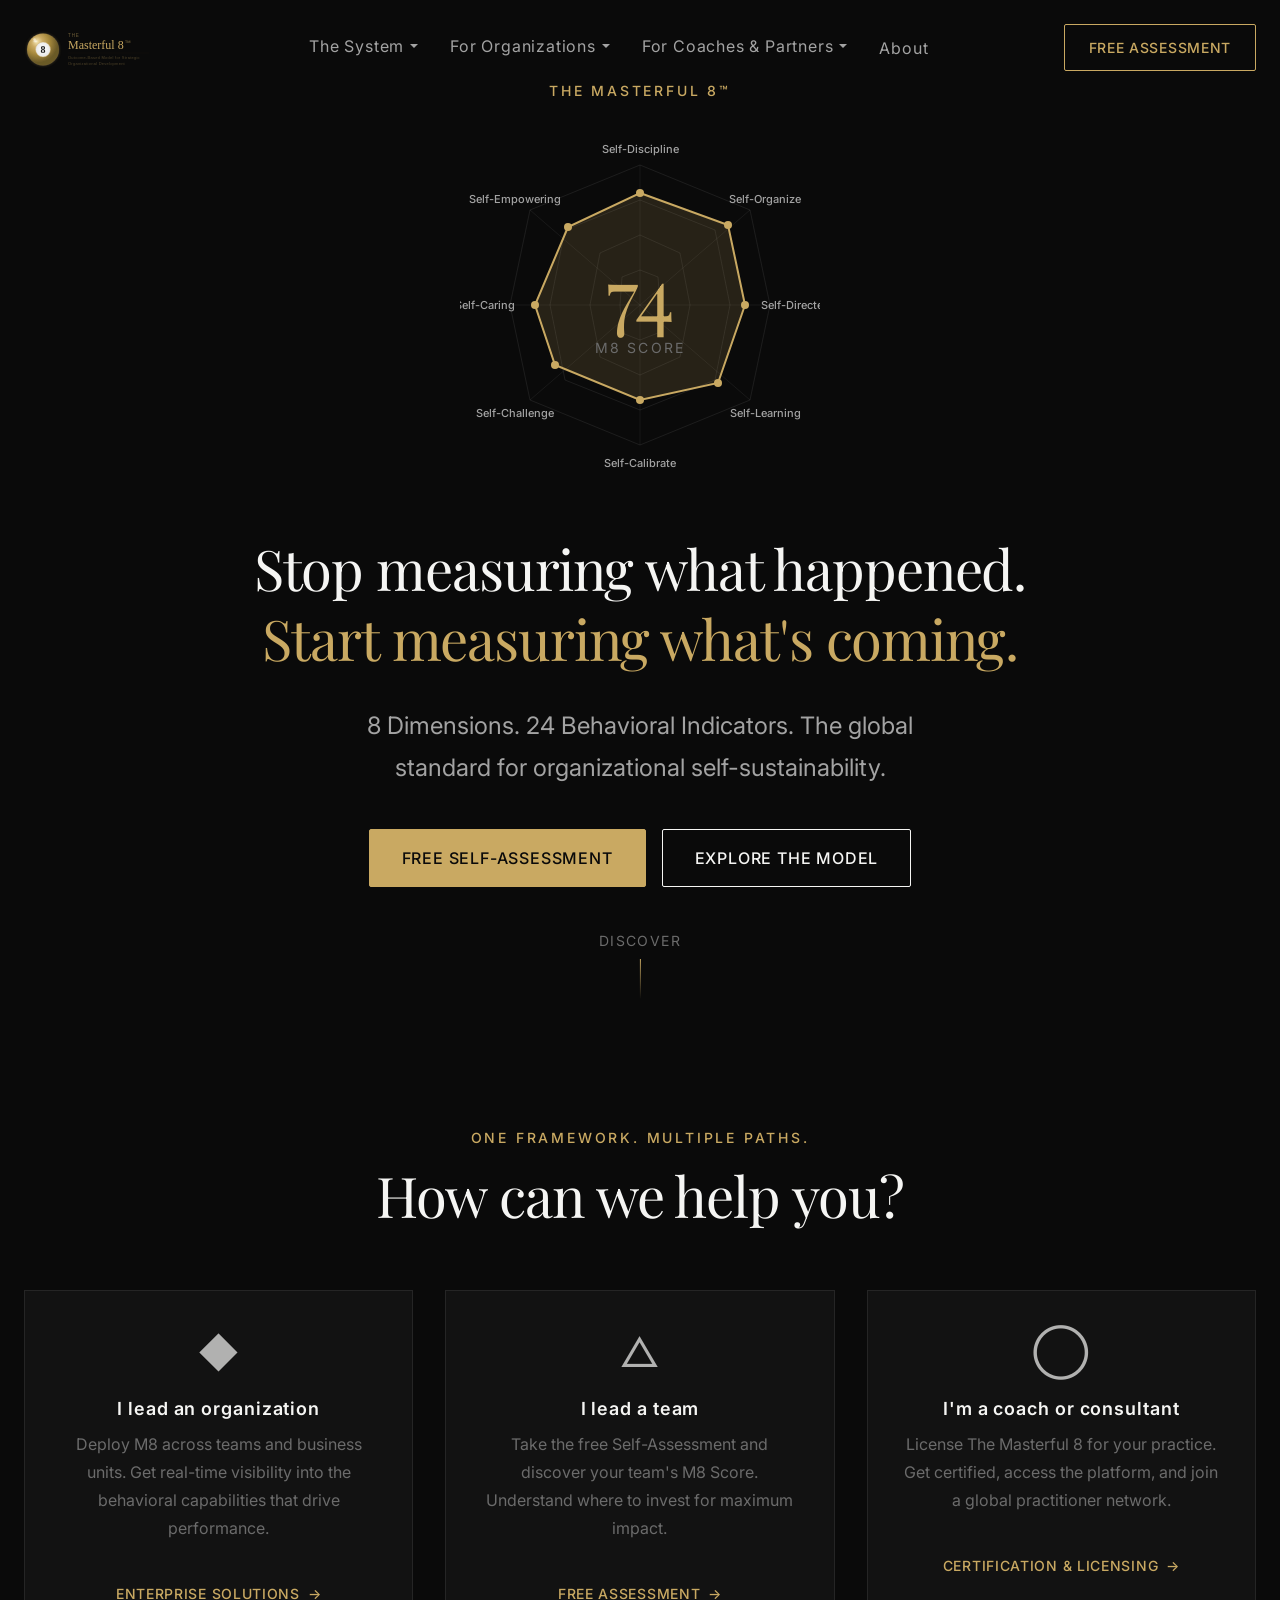
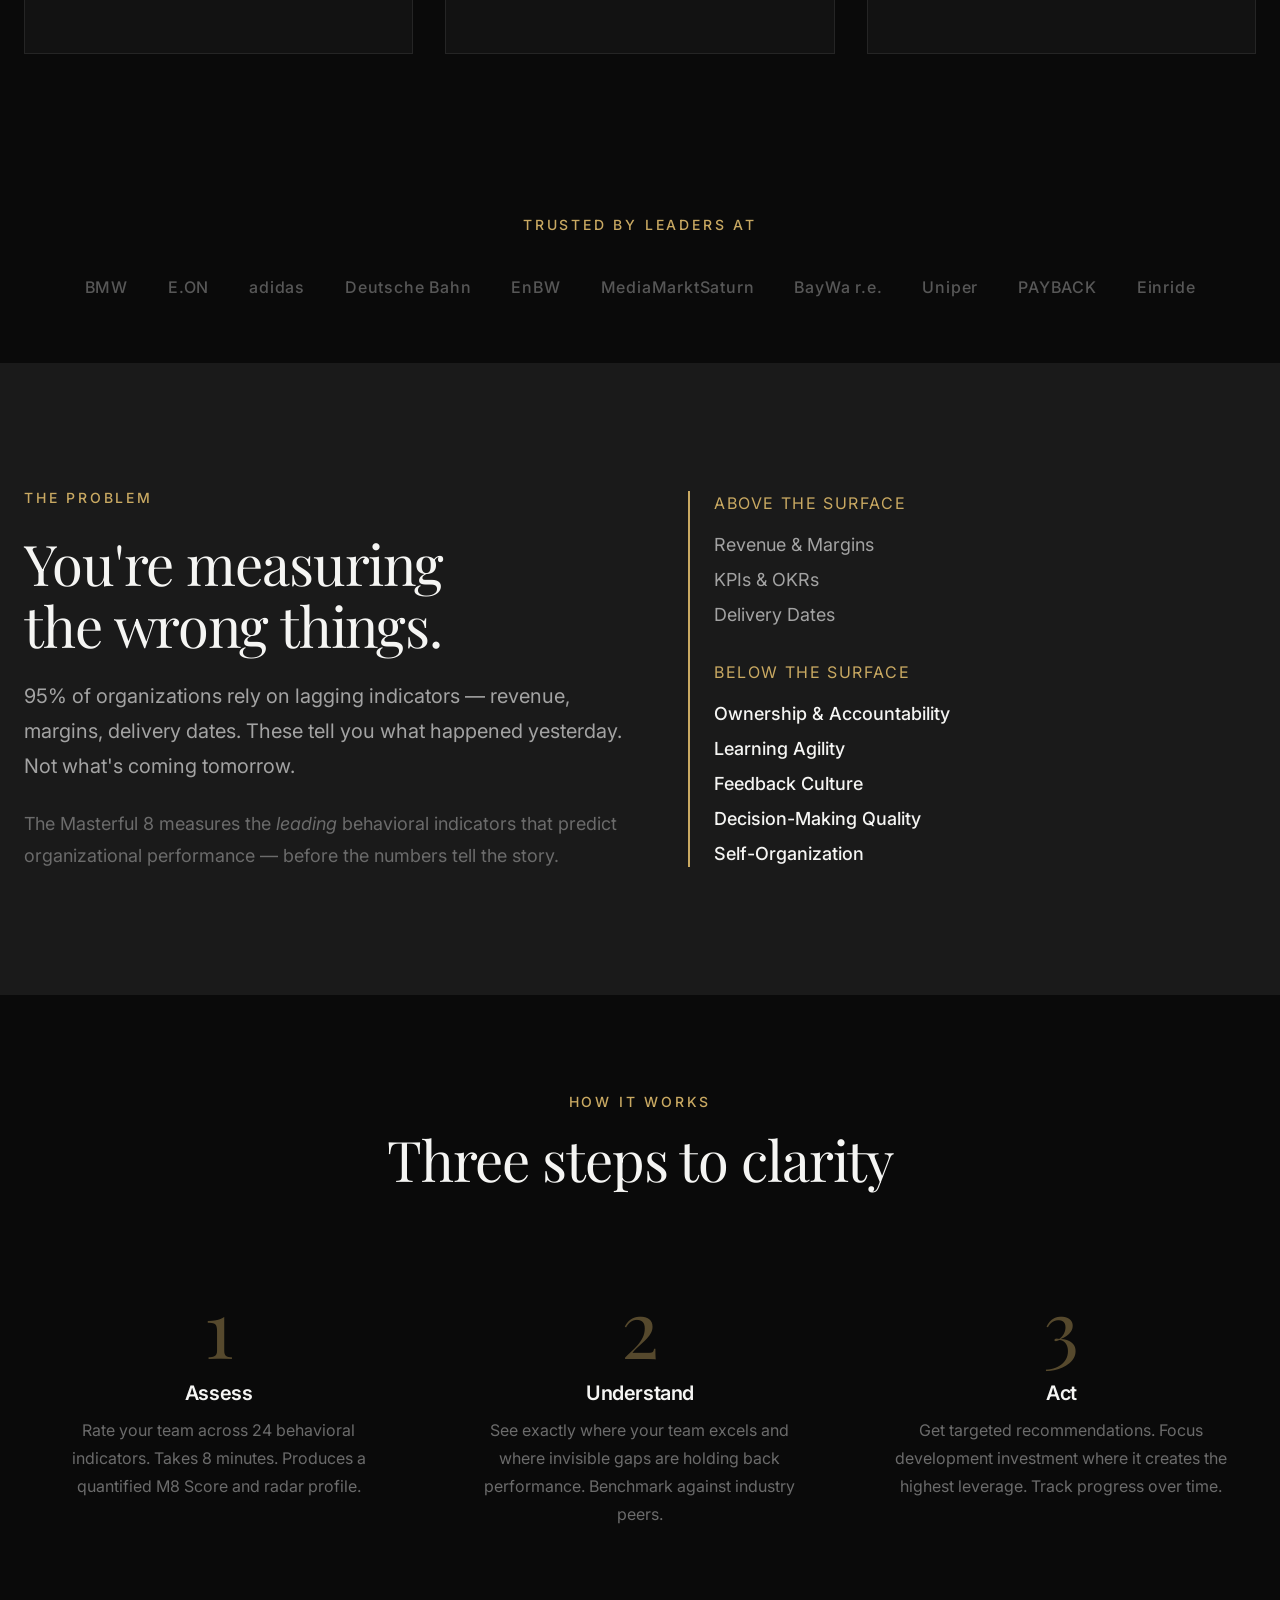
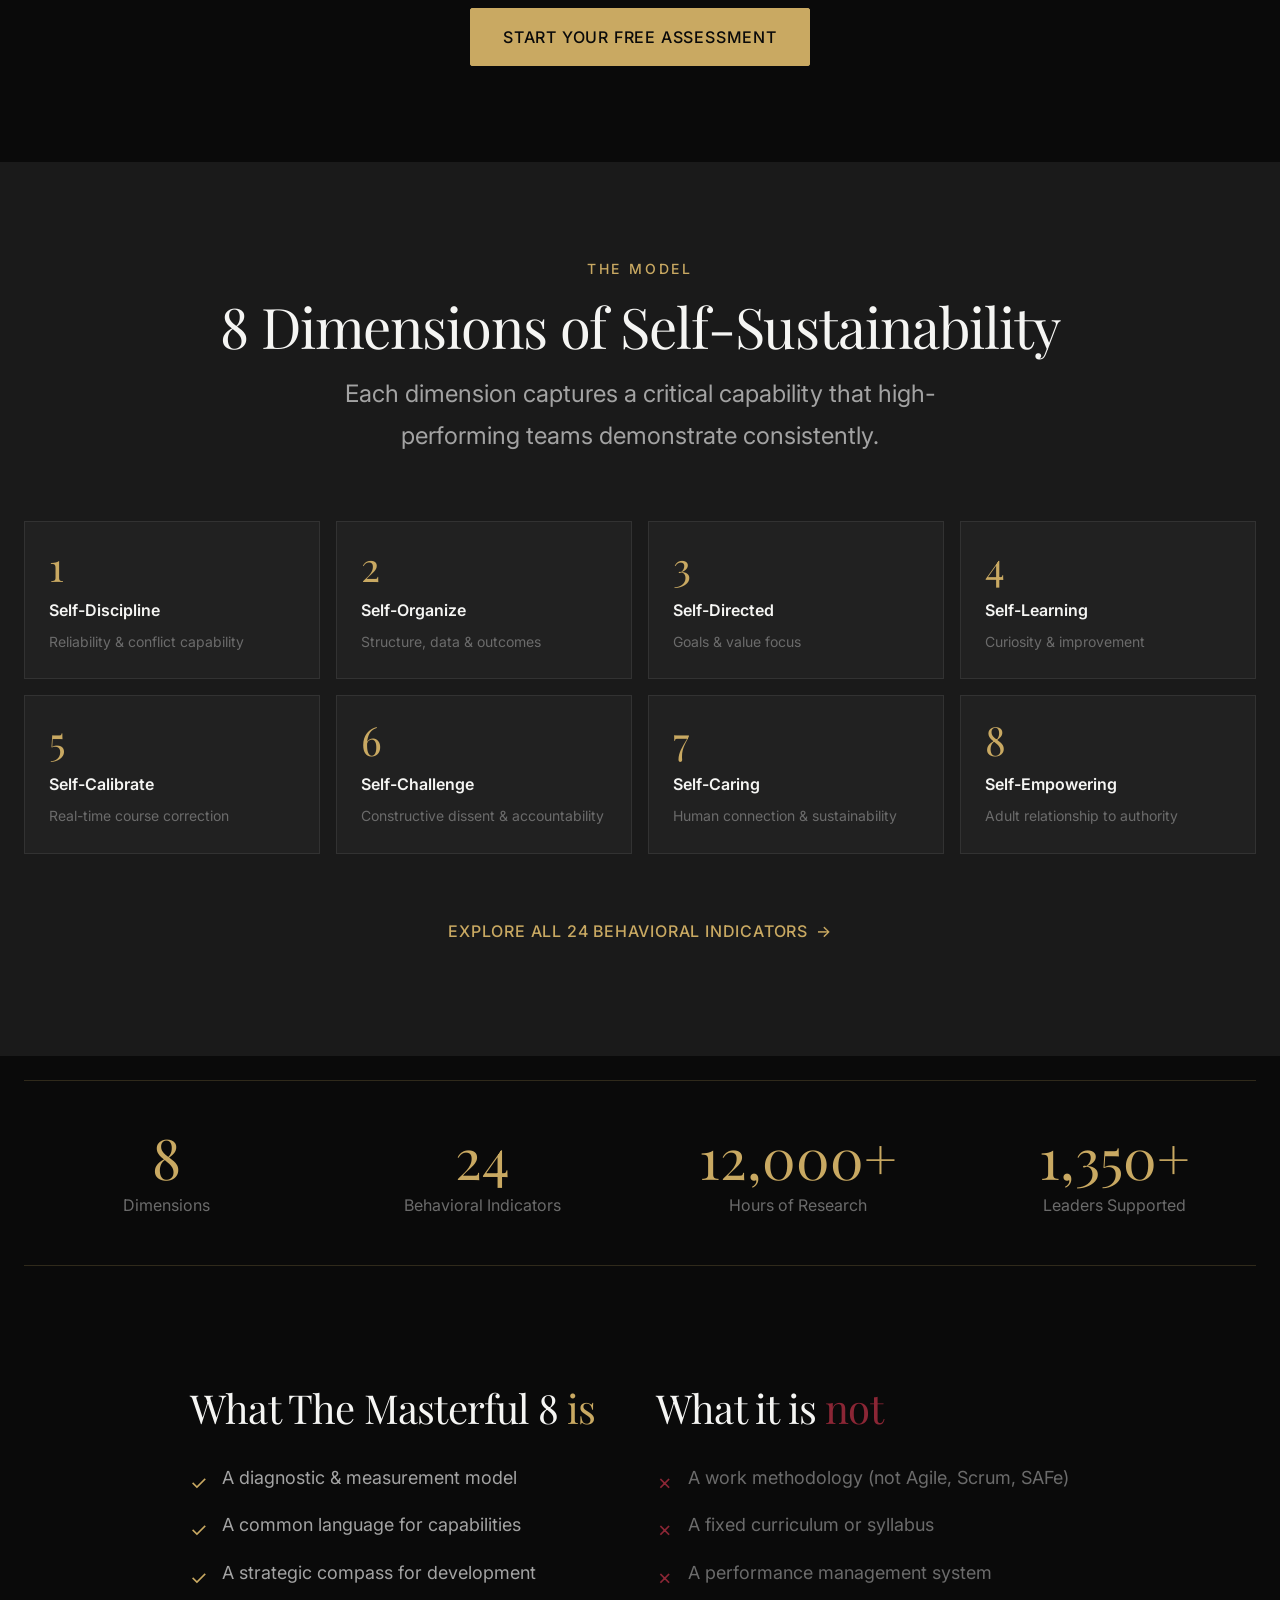
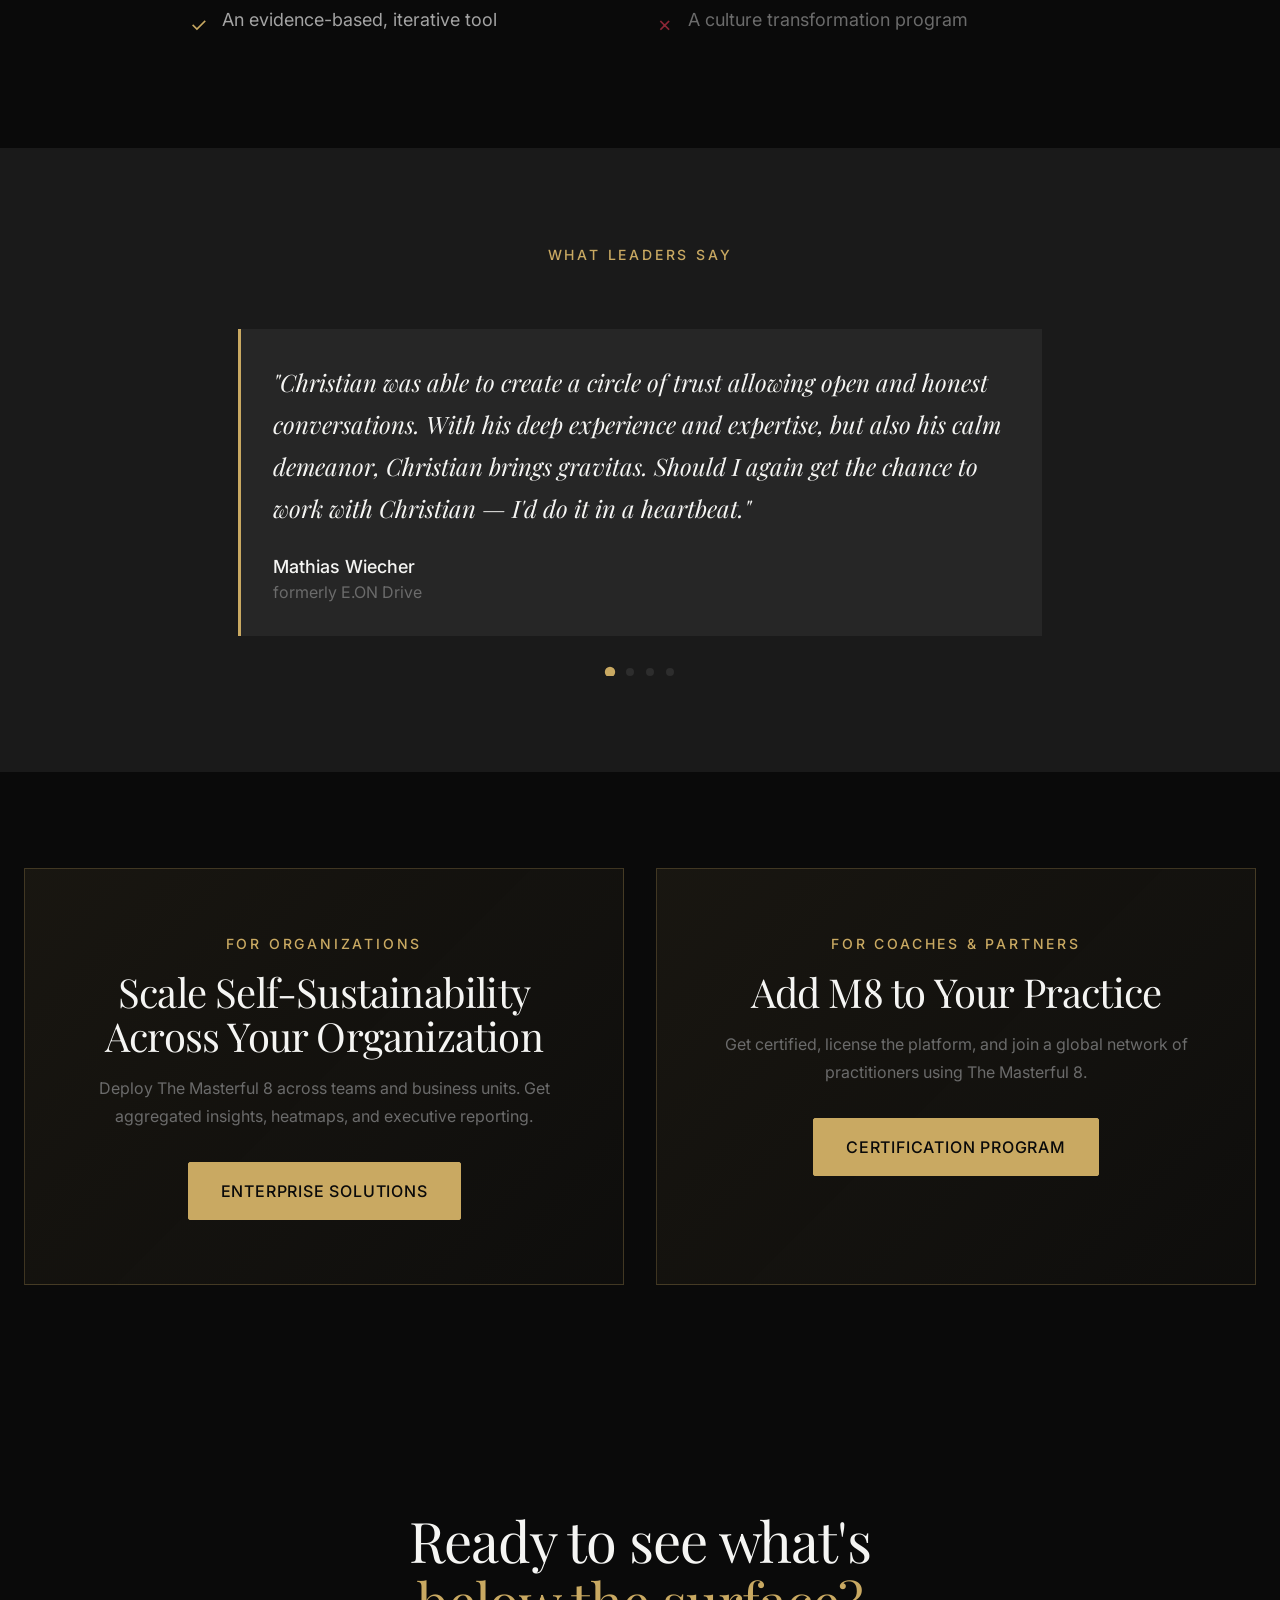
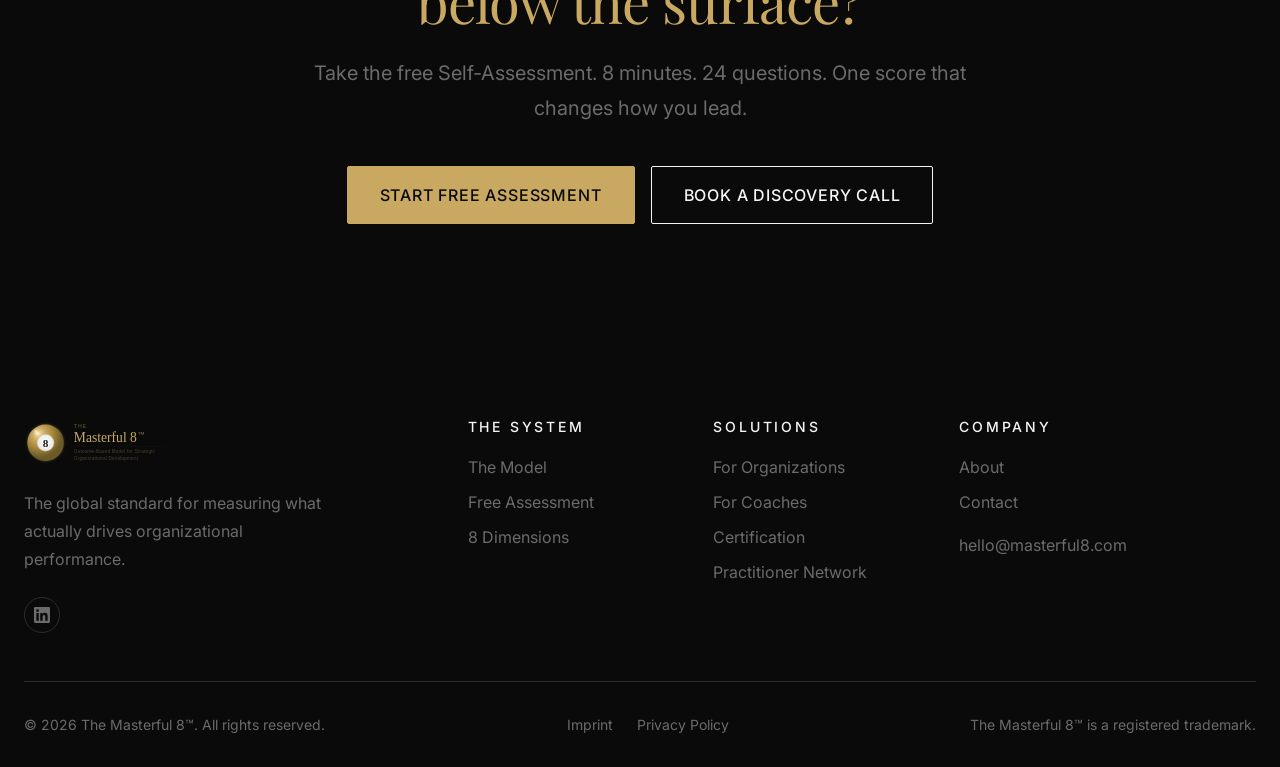
==== commit 7bd36418: "Add official M8 8-ball logo (dark/light, full/compact) to nav and footer" ====
--- a/index.html
+++ b/index.html
@@ -356,8 +356,7 @@
     <div class="container">
       <div class="nav-inner">
         <a href="index.html" class="nav-logo">
-          <span class="nav-logo-name">The Masterful 8&#8482;</span>
-          <span class="nav-logo-title">Organizational Self-Sustainability</span>
+          <img src="images/logo-dark.svg" alt="The Masterful 8™ — Outcome-Based Model for Strategic Organizational Development" height="44">
         </a>
 
         <ul class="nav-links">
@@ -967,9 +966,8 @@
     <div class="container">
       <div class="footer-grid">
         <div class="footer-brand">
-          <a href="index.html" class="nav-logo" style="display: inline-block;">
-            <span class="nav-logo-name" style="font-size: var(--text-base);">The Masterful 8&#8482;</span>
-            <span class="nav-logo-title">Organizational Self-Sustainability</span>
+          <a href="index.html" style="display: inline-block;">
+            <img src="images/logo-dark.svg" alt="The Masterful 8™" height="50">
           </a>
           <p style="margin-top: var(--space-4);">
             The global standard for measuring what
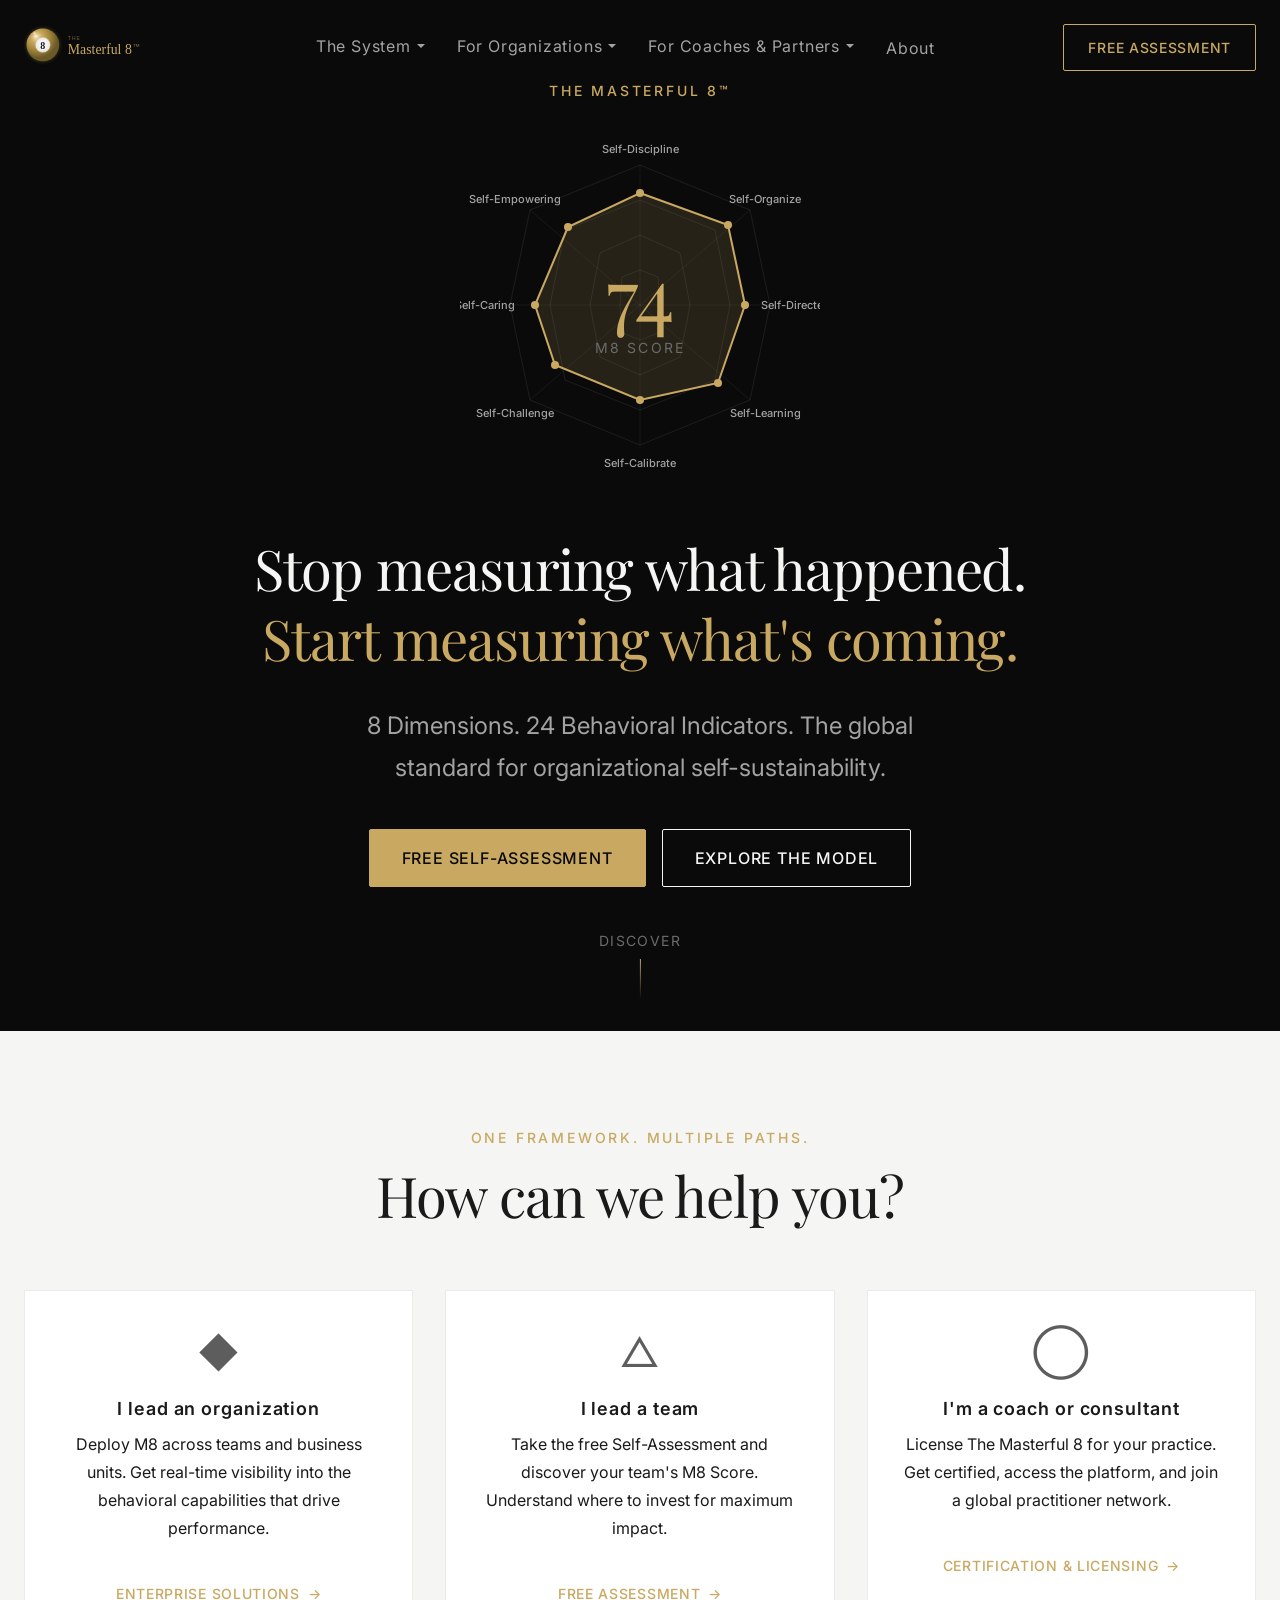
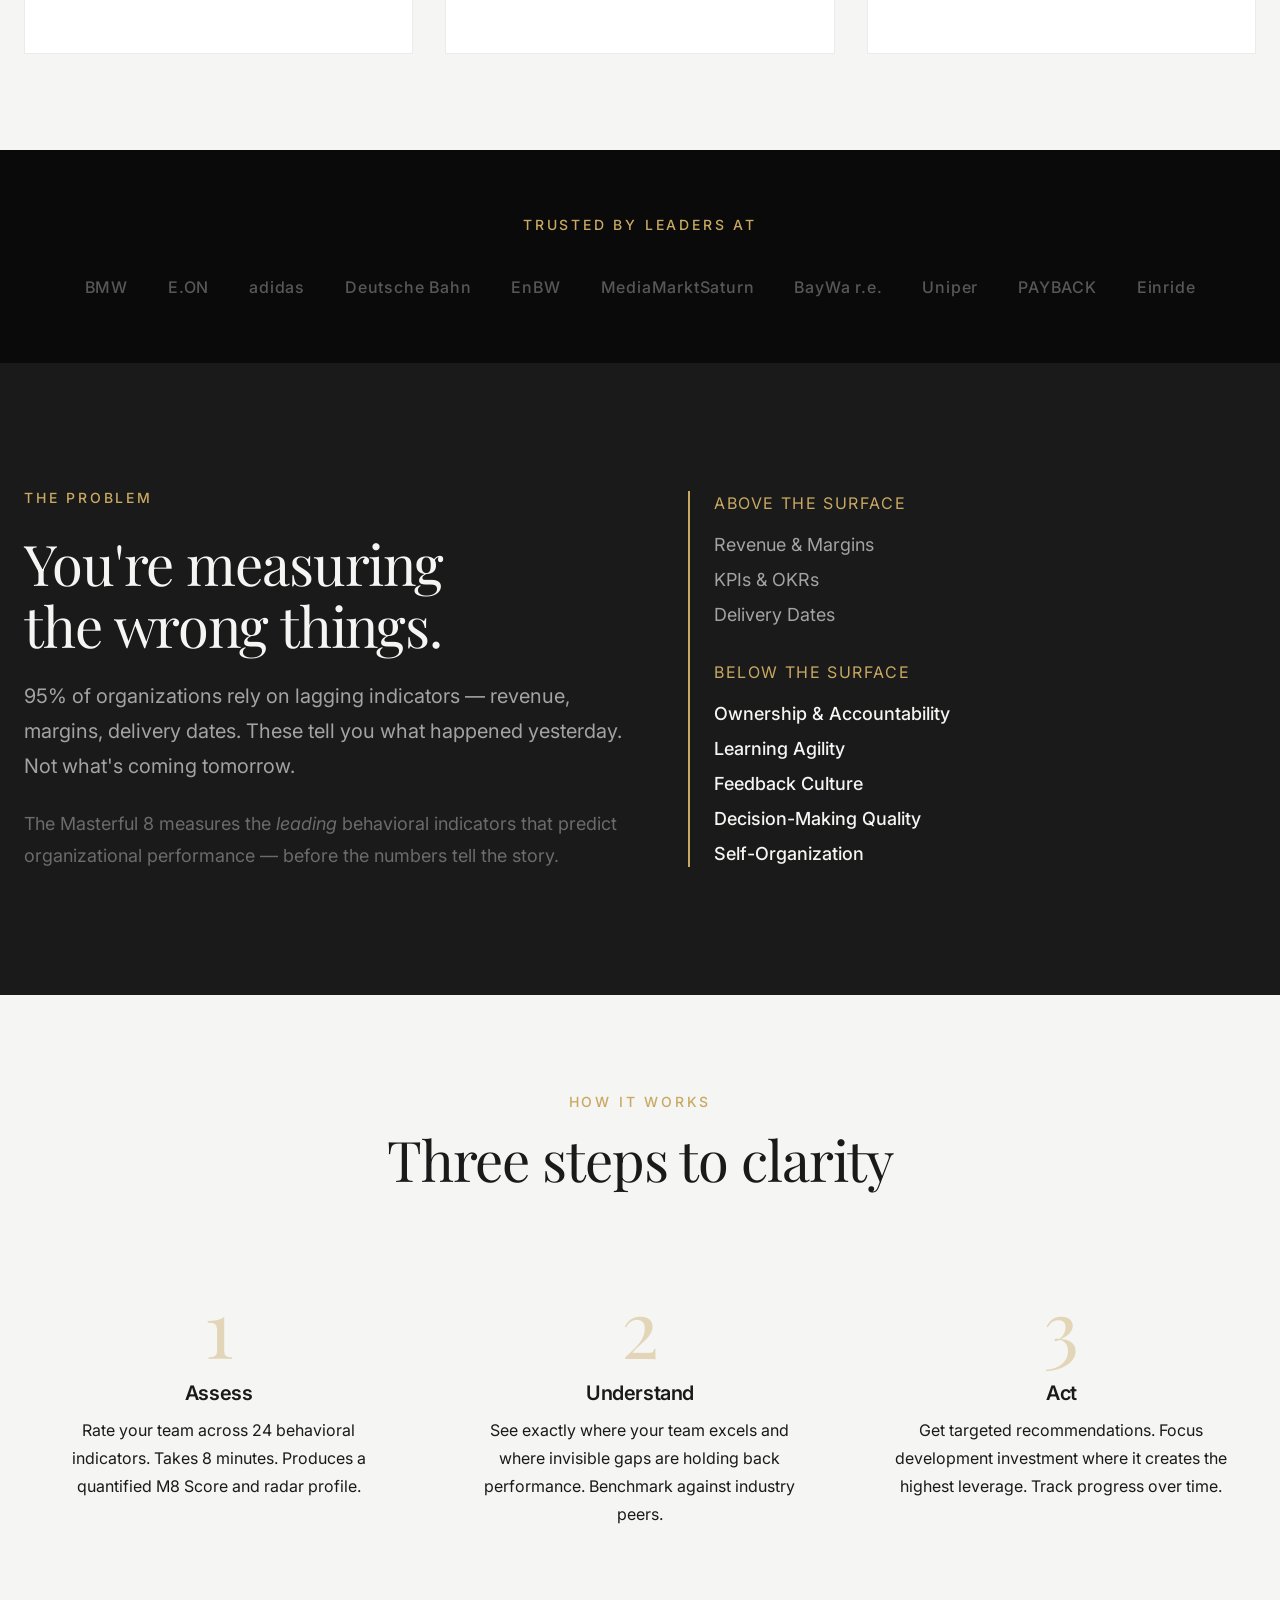
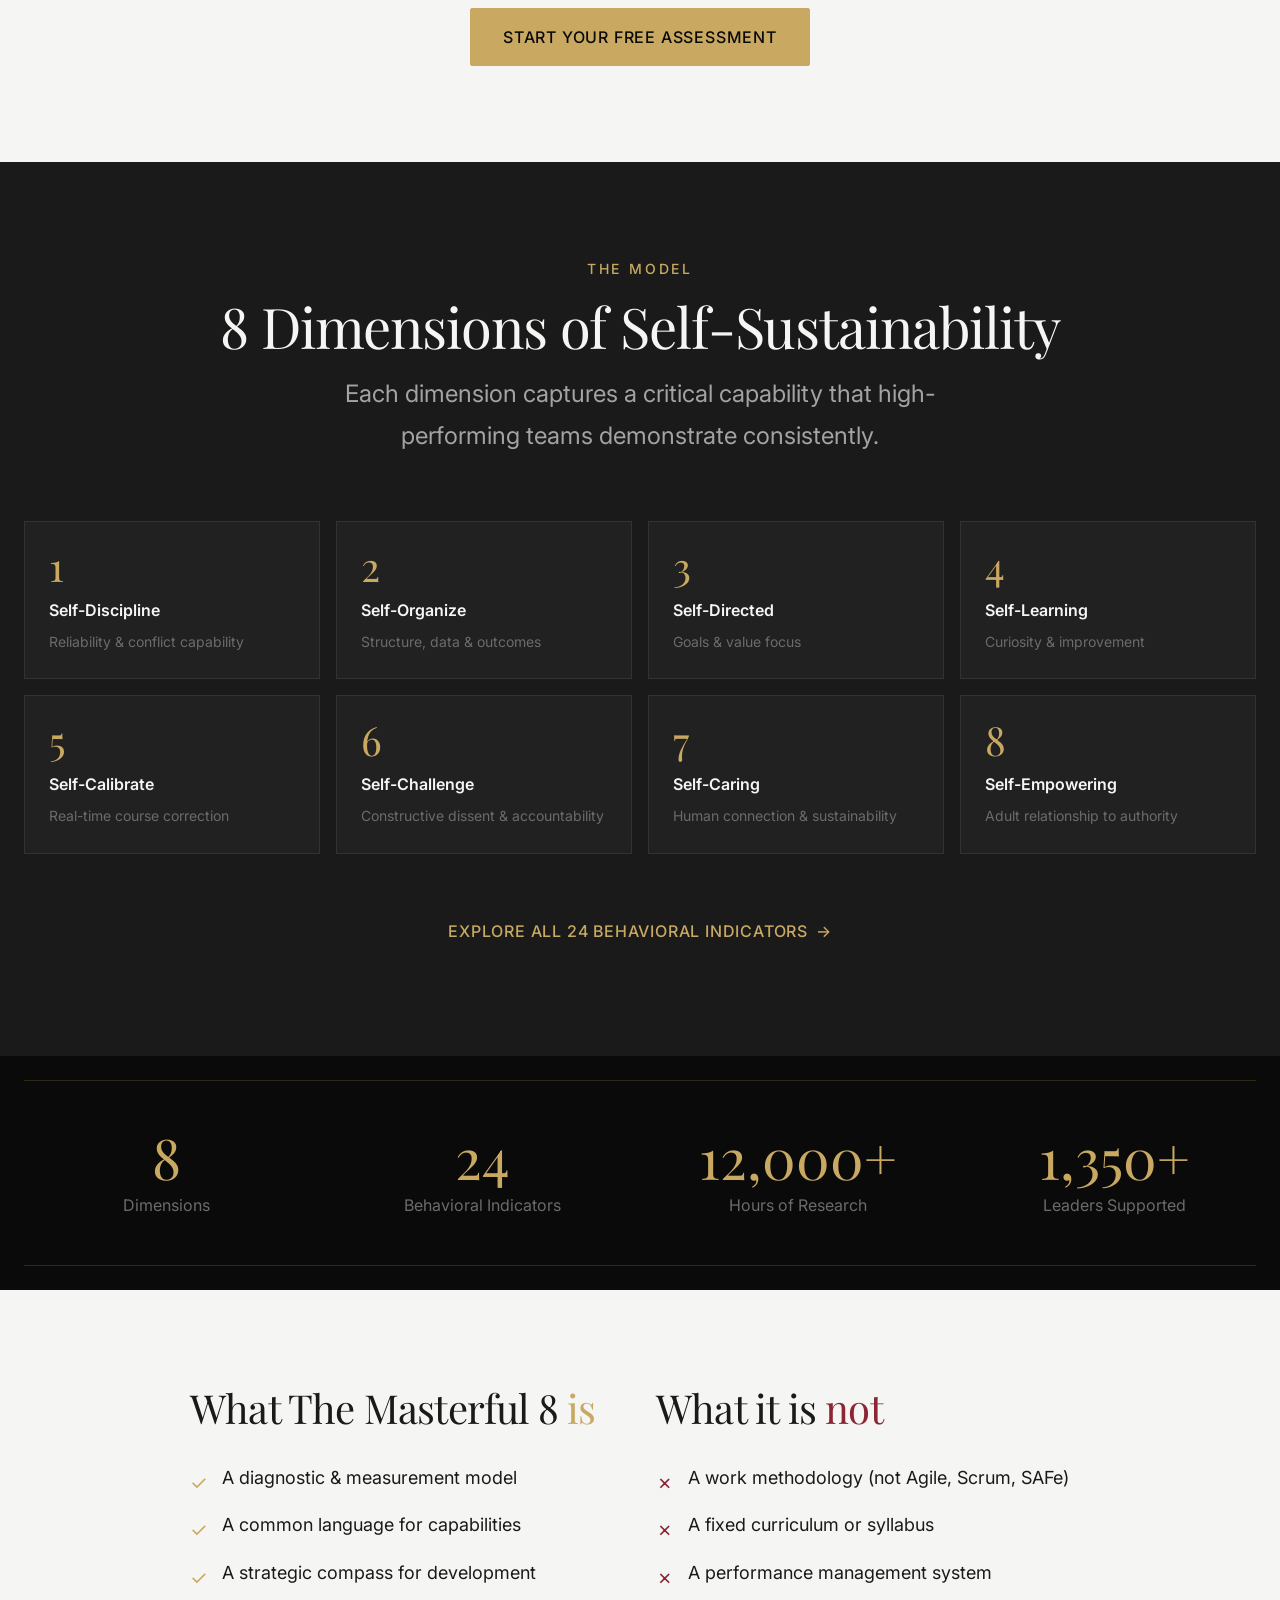
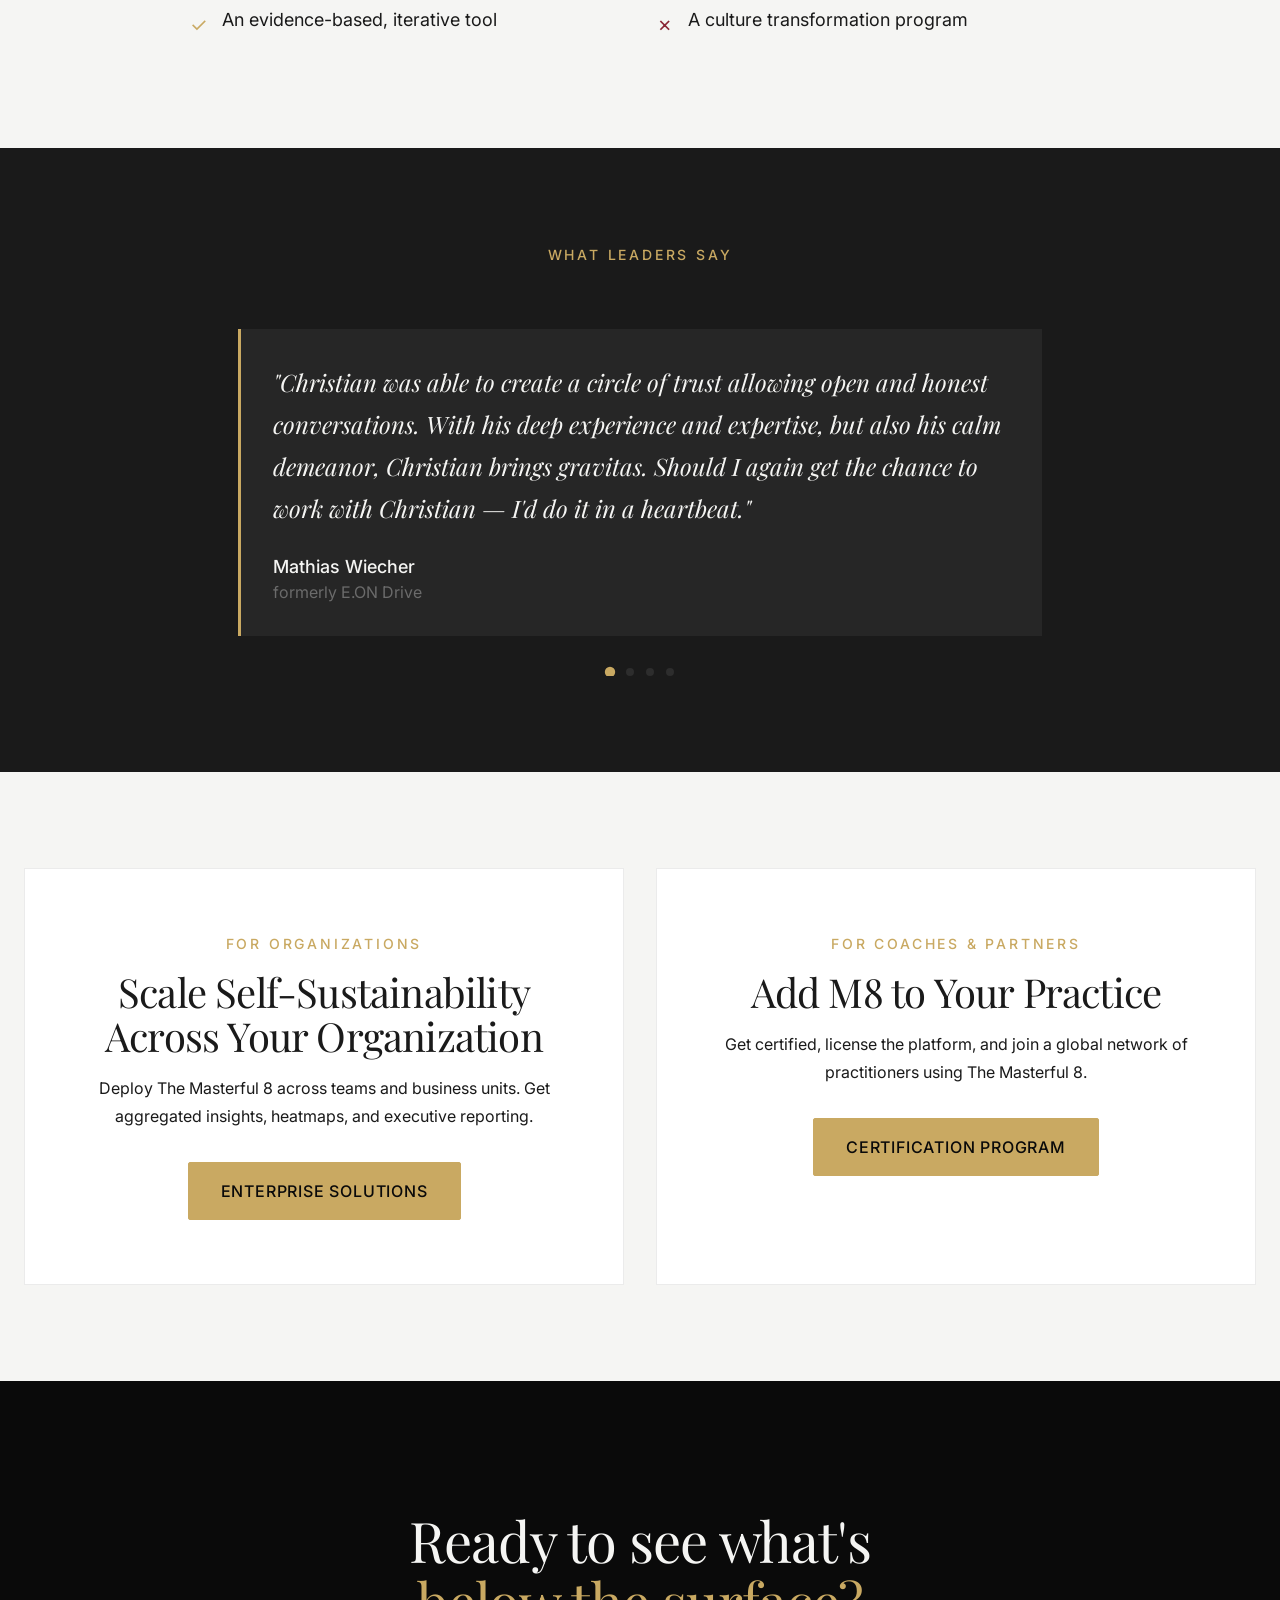
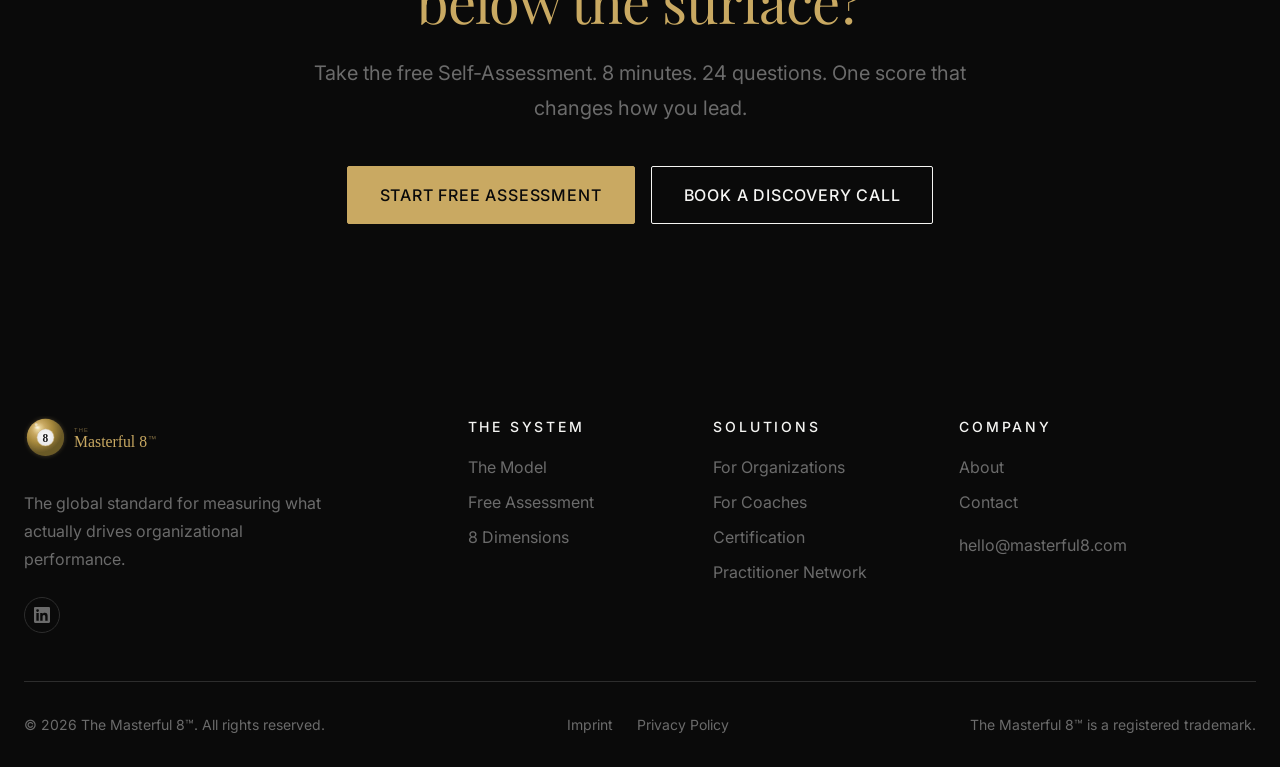
==== commit f96d0740: "Polish site: accordion dimensions, light sections, compact logos, booking links, SEO files - 8 Dimen" ====
--- a/index.html
+++ b/index.html
@@ -116,8 +116,8 @@
 
     /* Audience Cards */
     .audience-card {
-      background: rgba(255, 255, 255, 0.03);
-      border: 1px solid rgba(255, 255, 255, 0.08);
+      background: var(--color-white);
+      border: 1px solid rgba(0, 0, 0, 0.08);
       padding: var(--space-8);
       text-align: center;
       transition: all var(--transition-base);
@@ -158,12 +158,12 @@
       font-weight: var(--font-semibold);
       letter-spacing: var(--tracking-wide);
       margin-bottom: var(--space-3);
-      color: var(--color-off-white);
+      color: var(--color-charcoal);
     }
 
     .audience-card p {
       font-size: var(--text-sm);
-      color: var(--color-gray);
+      color: var(--color-charcoal);
       margin-bottom: var(--space-6);
       line-height: var(--leading-relaxed);
     }
@@ -192,7 +192,7 @@
 
     .step-card p {
       font-size: var(--text-sm);
-      color: var(--color-gray);
+      color: var(--color-charcoal);
       line-height: var(--leading-relaxed);
     }
 
@@ -345,6 +345,15 @@
         font-size: var(--text-3xl);
       }
     }
+
+    /* Light-section overrides */
+    .bg-off-white .checklist-no li {
+      color: var(--color-charcoal);
+    }
+
+    .bg-off-white .step-card p {
+      color: var(--color-charcoal);
+    }
   </style>
 </head>
 <body>
@@ -356,7 +365,7 @@
     <div class="container">
       <div class="nav-inner">
         <a href="index.html" class="nav-logo">
-          <img src="images/logo-dark.svg" alt="The Masterful 8™ — Outcome-Based Model for Strategic Organizational Development" height="44">
+          <img src="images/logo-compact-dark.svg" alt="The Masterful 8™ — Outcome-Based Model for Strategic Organizational Development" height="44">
         </a>
 
         <ul class="nav-links">
@@ -536,11 +545,11 @@
   <!-- ============================================
        AUDIENCE PATHS
        ============================================ -->
-  <section class="section bg-dark">
+  <section class="section bg-off-white">
     <div class="container">
       <div class="text-center" style="margin-bottom: var(--space-16);">
         <p class="label">One Framework. Multiple Paths.</p>
-        <h2 style="margin-top: var(--space-4); color: var(--color-off-white);">
+        <h2 style="margin-top: var(--space-4); color: var(--color-charcoal);">
           How can we help you?
         </h2>
       </div>
@@ -651,11 +660,11 @@
   <!-- ============================================
        HOW IT WORKS
        ============================================ -->
-  <section class="section bg-dark">
+  <section class="section bg-off-white">
     <div class="container">
       <div class="text-center" style="margin-bottom: var(--space-16);">
         <p class="label">How It Works</p>
-        <h2 style="margin-top: var(--space-4); color: var(--color-off-white);">
+        <h2 style="margin-top: var(--space-4); color: var(--color-charcoal);">
           Three steps to clarity
         </h2>
       </div>
@@ -663,7 +672,7 @@
       <div class="grid grid-3">
         <div class="step-card">
           <div class="step-number">1</div>
-          <h4 style="color: var(--color-off-white);">Assess</h4>
+          <h4 style="color: var(--color-charcoal);">Assess</h4>
           <p>
             Rate your team across 24 behavioral indicators.
             Takes 8 minutes. Produces a quantified M8 Score
@@ -673,7 +682,7 @@
 
         <div class="step-card">
           <div class="step-number">2</div>
-          <h4 style="color: var(--color-off-white);">Understand</h4>
+          <h4 style="color: var(--color-charcoal);">Understand</h4>
           <p>
             See exactly where your team excels and where
             invisible gaps are holding back performance.
@@ -683,7 +692,7 @@
 
         <div class="step-card">
           <div class="step-number">3</div>
-          <h4 style="color: var(--color-off-white);">Act</h4>
+          <h4 style="color: var(--color-charcoal);">Act</h4>
           <p>
             Get targeted recommendations. Focus development
             investment where it creates the highest leverage.
@@ -794,14 +803,14 @@
   <!-- ============================================
        WHAT M8 IS / IS NOT
        ============================================ -->
-  <section class="section bg-dark">
+  <section class="section bg-off-white">
     <div class="container">
       <div class="grid grid-2" style="max-width: 900px; margin: 0 auto;">
         <div>
-          <h3 style="color: var(--color-off-white); margin-bottom: var(--space-8);">
+          <h3 style="color: var(--color-charcoal); margin-bottom: var(--space-8);">
             What The Masterful 8 <span class="text-gold">is</span>
           </h3>
-          <ul class="checklist checklist-yes" style="color: var(--color-light-gray);">
+          <ul class="checklist checklist-yes" style="color: var(--color-charcoal);">
             <li>A diagnostic &amp; measurement model</li>
             <li>A common language for capabilities</li>
             <li>A strategic compass for development</li>
@@ -809,10 +818,10 @@
           </ul>
         </div>
         <div>
-          <h3 style="color: var(--color-off-white); margin-bottom: var(--space-8);">
+          <h3 style="color: var(--color-charcoal); margin-bottom: var(--space-8);">
             What it is <span style="color: var(--color-deep-red);">not</span>
           </h3>
-          <ul class="checklist checklist-no">
+          <ul class="checklist checklist-no" style="color: var(--color-charcoal);">
             <li>A work methodology (not Agile, Scrum, SAFe)</li>
             <li>A fixed curriculum or syllabus</li>
             <li>A performance management system</li>
@@ -905,27 +914,27 @@
   <!-- ============================================
        ENTERPRISE + COACHES SPLIT CTA
        ============================================ -->
-  <section class="section bg-dark">
+  <section class="section bg-off-white">
     <div class="container">
       <div class="grid grid-2">
-        <div class="cta-banner">
+        <div class="cta-banner" style="background: var(--color-white); border: 1px solid rgba(0,0,0,0.08);">
           <p class="label" style="margin-bottom: var(--space-4);">For Organizations</p>
-          <h3 style="color: var(--color-off-white); margin-bottom: var(--space-4);">
+          <h3 style="color: var(--color-charcoal); margin-bottom: var(--space-4);">
             Scale Self-Sustainability Across Your Organization
           </h3>
-          <p style="color: var(--color-gray); margin-bottom: var(--space-8); font-size: var(--text-sm); line-height: var(--leading-relaxed);">
+          <p style="color: var(--color-charcoal); margin-bottom: var(--space-8); font-size: var(--text-sm); line-height: var(--leading-relaxed);">
             Deploy The Masterful 8 across teams and business units.
             Get aggregated insights, heatmaps, and executive reporting.
           </p>
           <a href="pages/enterprise.html" class="btn btn-primary">Enterprise Solutions</a>
         </div>
 
-        <div class="cta-banner">
+        <div class="cta-banner" style="background: var(--color-white); border: 1px solid rgba(0,0,0,0.08);">
           <p class="label" style="margin-bottom: var(--space-4);">For Coaches &amp; Partners</p>
-          <h3 style="color: var(--color-off-white); margin-bottom: var(--space-4);">
+          <h3 style="color: var(--color-charcoal); margin-bottom: var(--space-4);">
             Add M8 to Your Practice
           </h3>
-          <p style="color: var(--color-gray); margin-bottom: var(--space-8); font-size: var(--text-sm); line-height: var(--leading-relaxed);">
+          <p style="color: var(--color-charcoal); margin-bottom: var(--space-8); font-size: var(--text-sm); line-height: var(--leading-relaxed);">
             Get certified, license the platform, and join a global network
             of practitioners using The Masterful 8.
           </p>
@@ -952,7 +961,7 @@
         </p>
         <div style="display: flex; gap: var(--space-4); justify-content: center; flex-wrap: wrap;">
           <a href="pages/assessment.html" class="btn btn-primary">Start Free Assessment</a>
-          <a href="pages/contact.html" class="btn btn-secondary">Book a Discovery Call</a>
+          <a href="https://executive-leadership-coach.com/booking" target="_blank" rel="noopener" class="btn btn-secondary">Book a Discovery Call</a>
         </div>
       </div>
     </div>
@@ -967,7 +976,7 @@
       <div class="footer-grid">
         <div class="footer-brand">
           <a href="index.html" style="display: inline-block;">
-            <img src="images/logo-dark.svg" alt="The Masterful 8™" height="50">
+            <img src="images/logo-compact-dark.svg" alt="The Masterful 8™" height="50">
           </a>
           <p style="margin-top: var(--space-4);">
             The global standard for measuring what
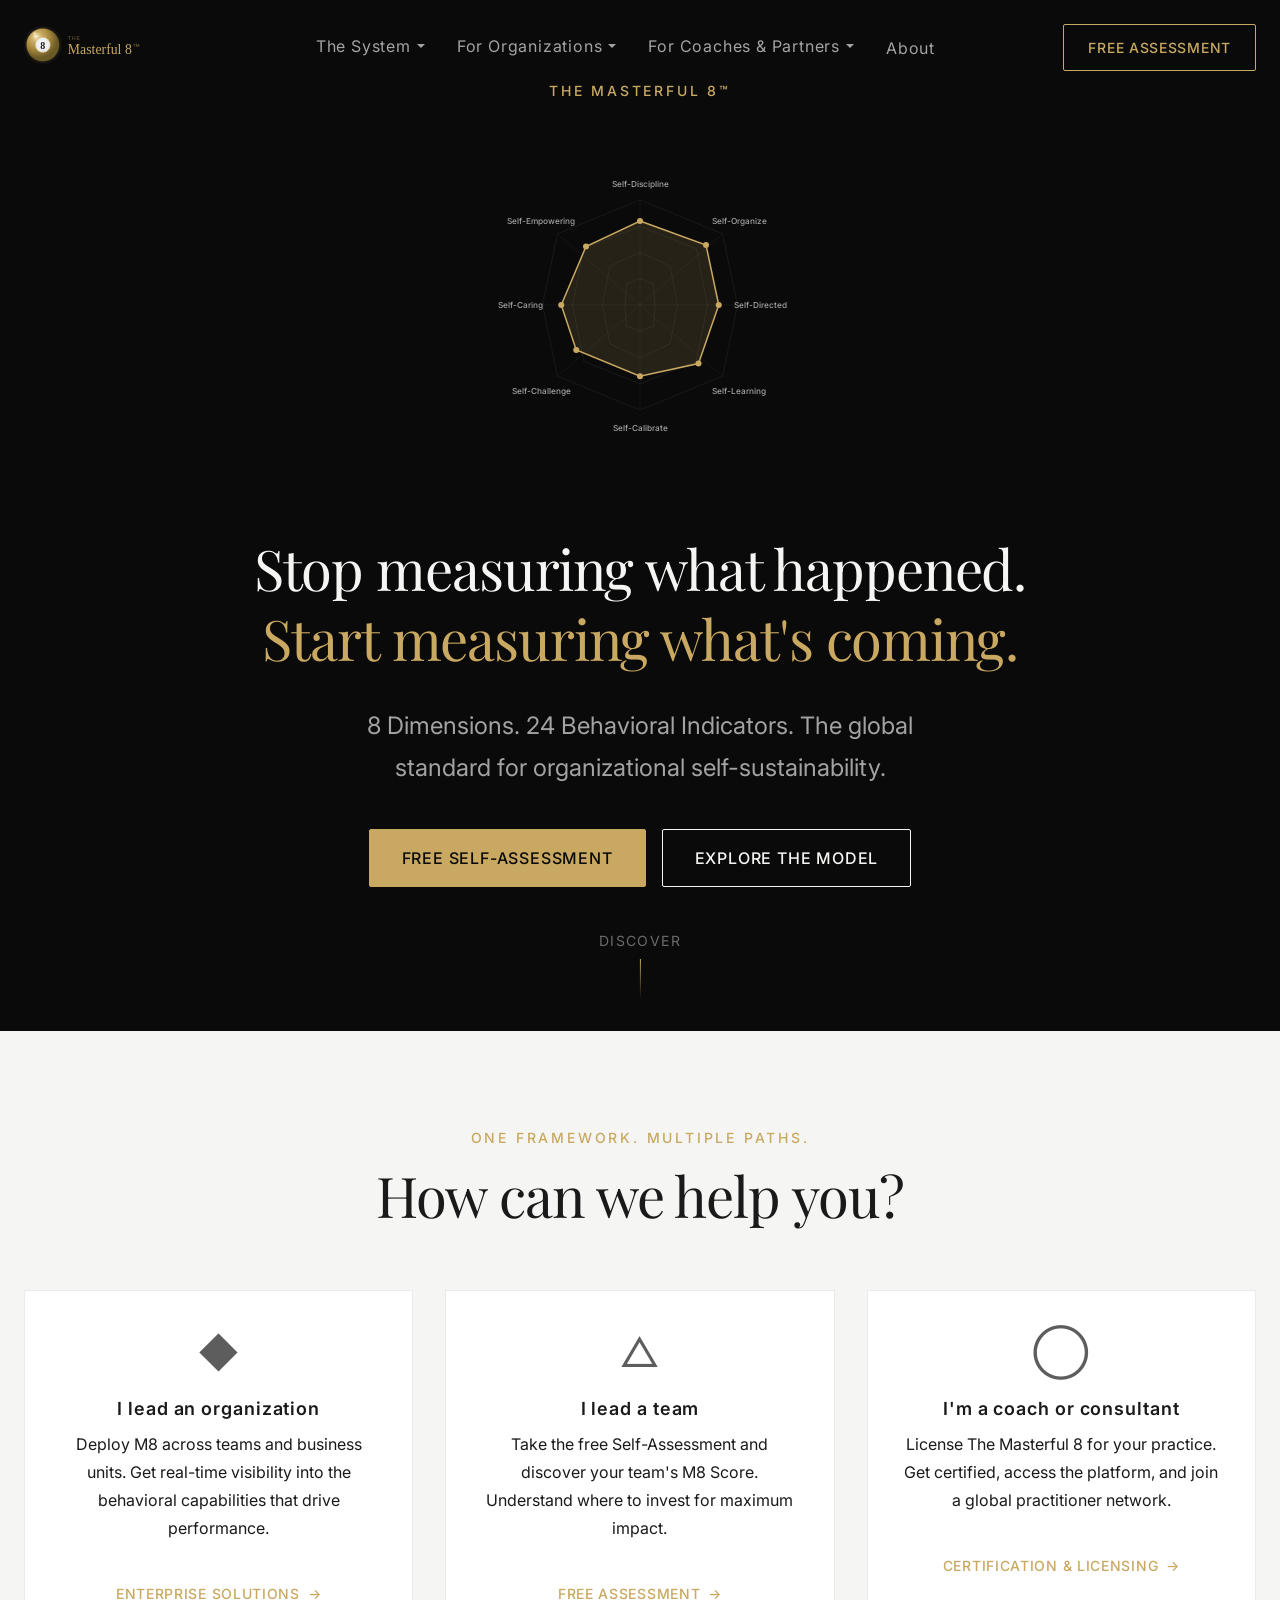
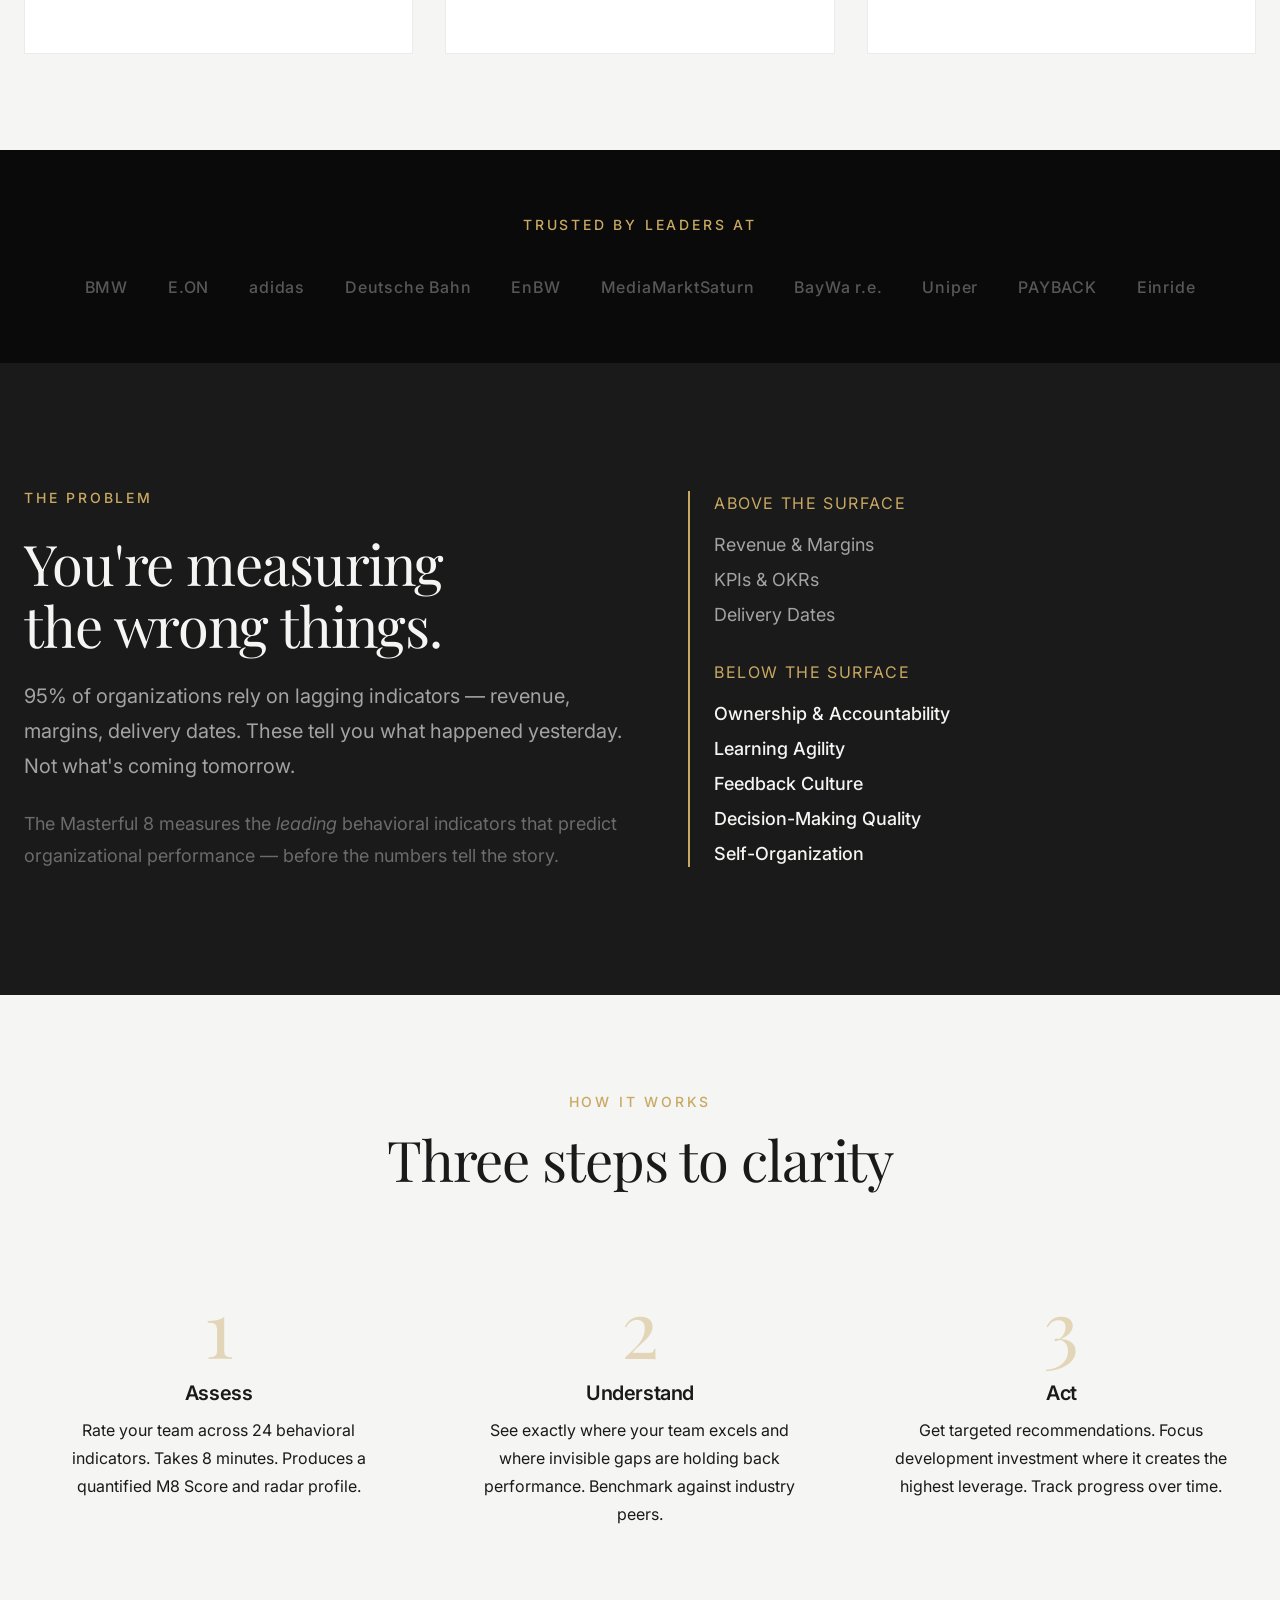
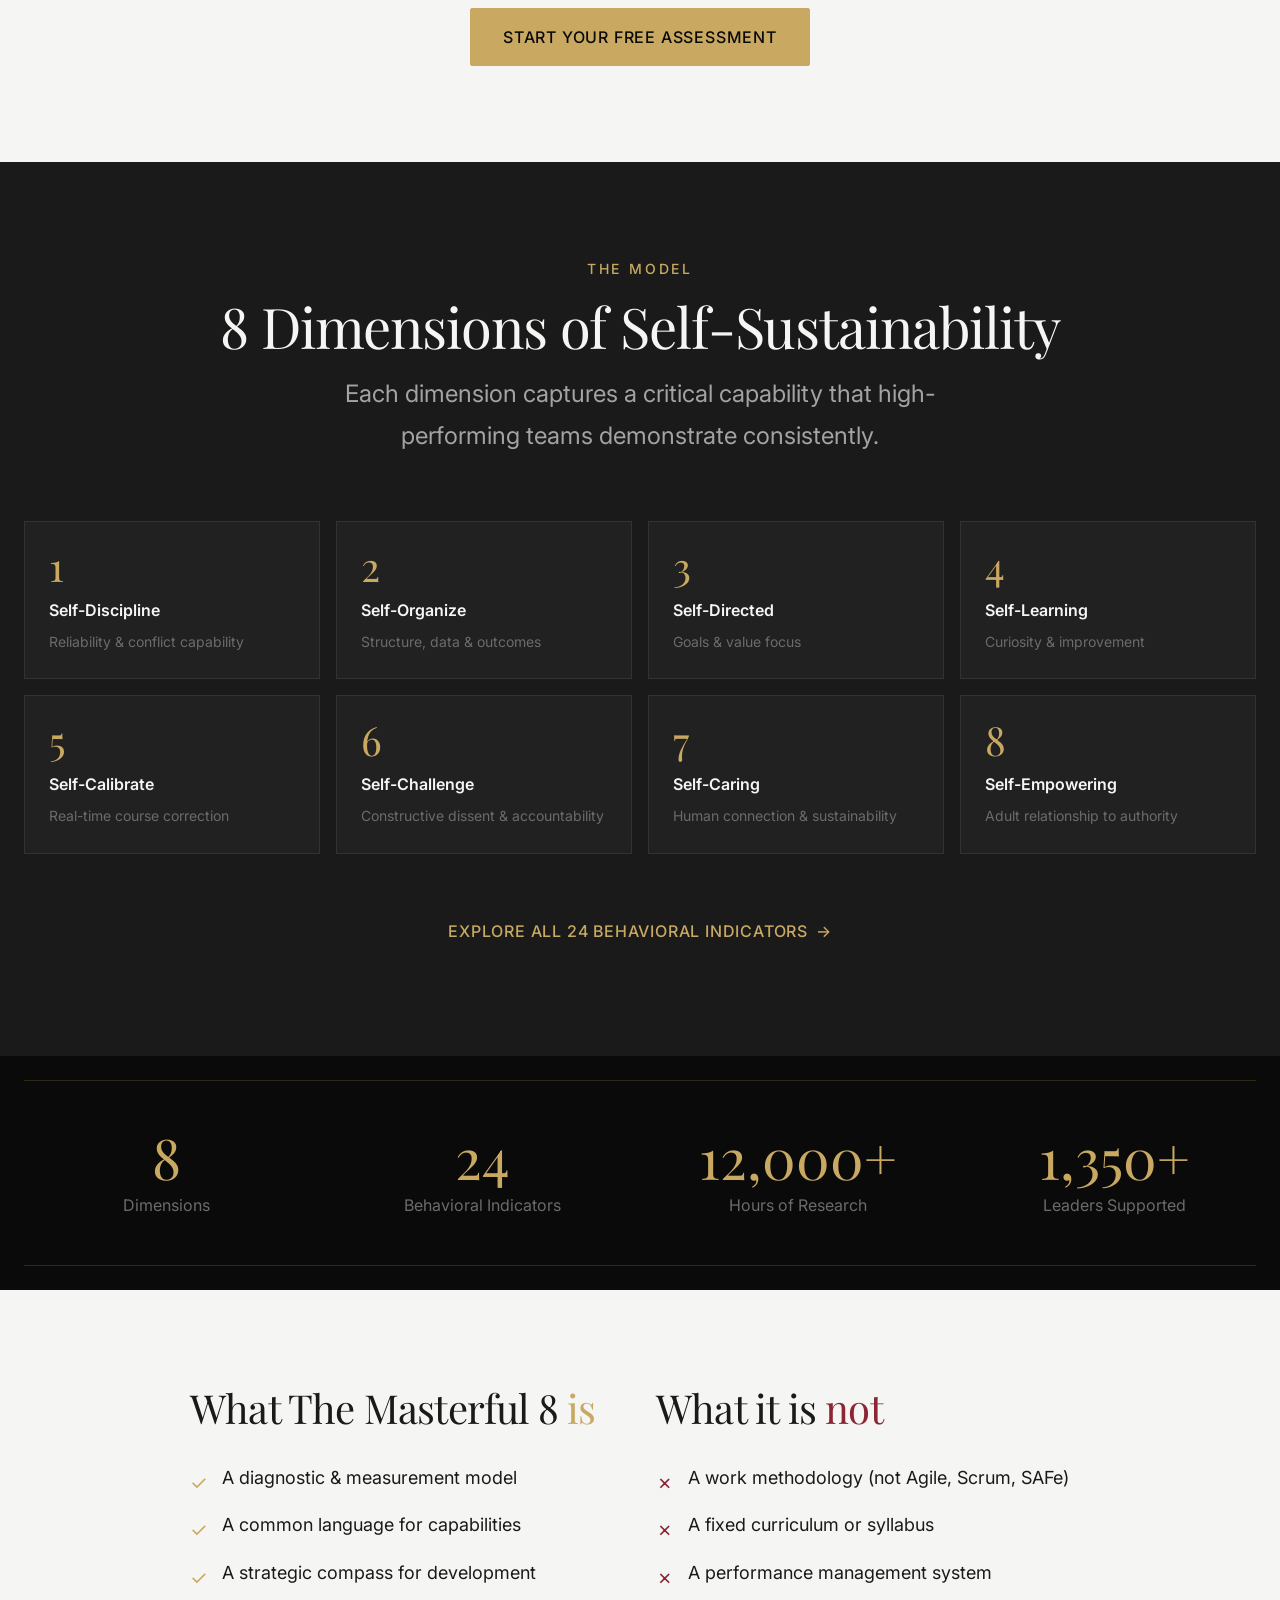
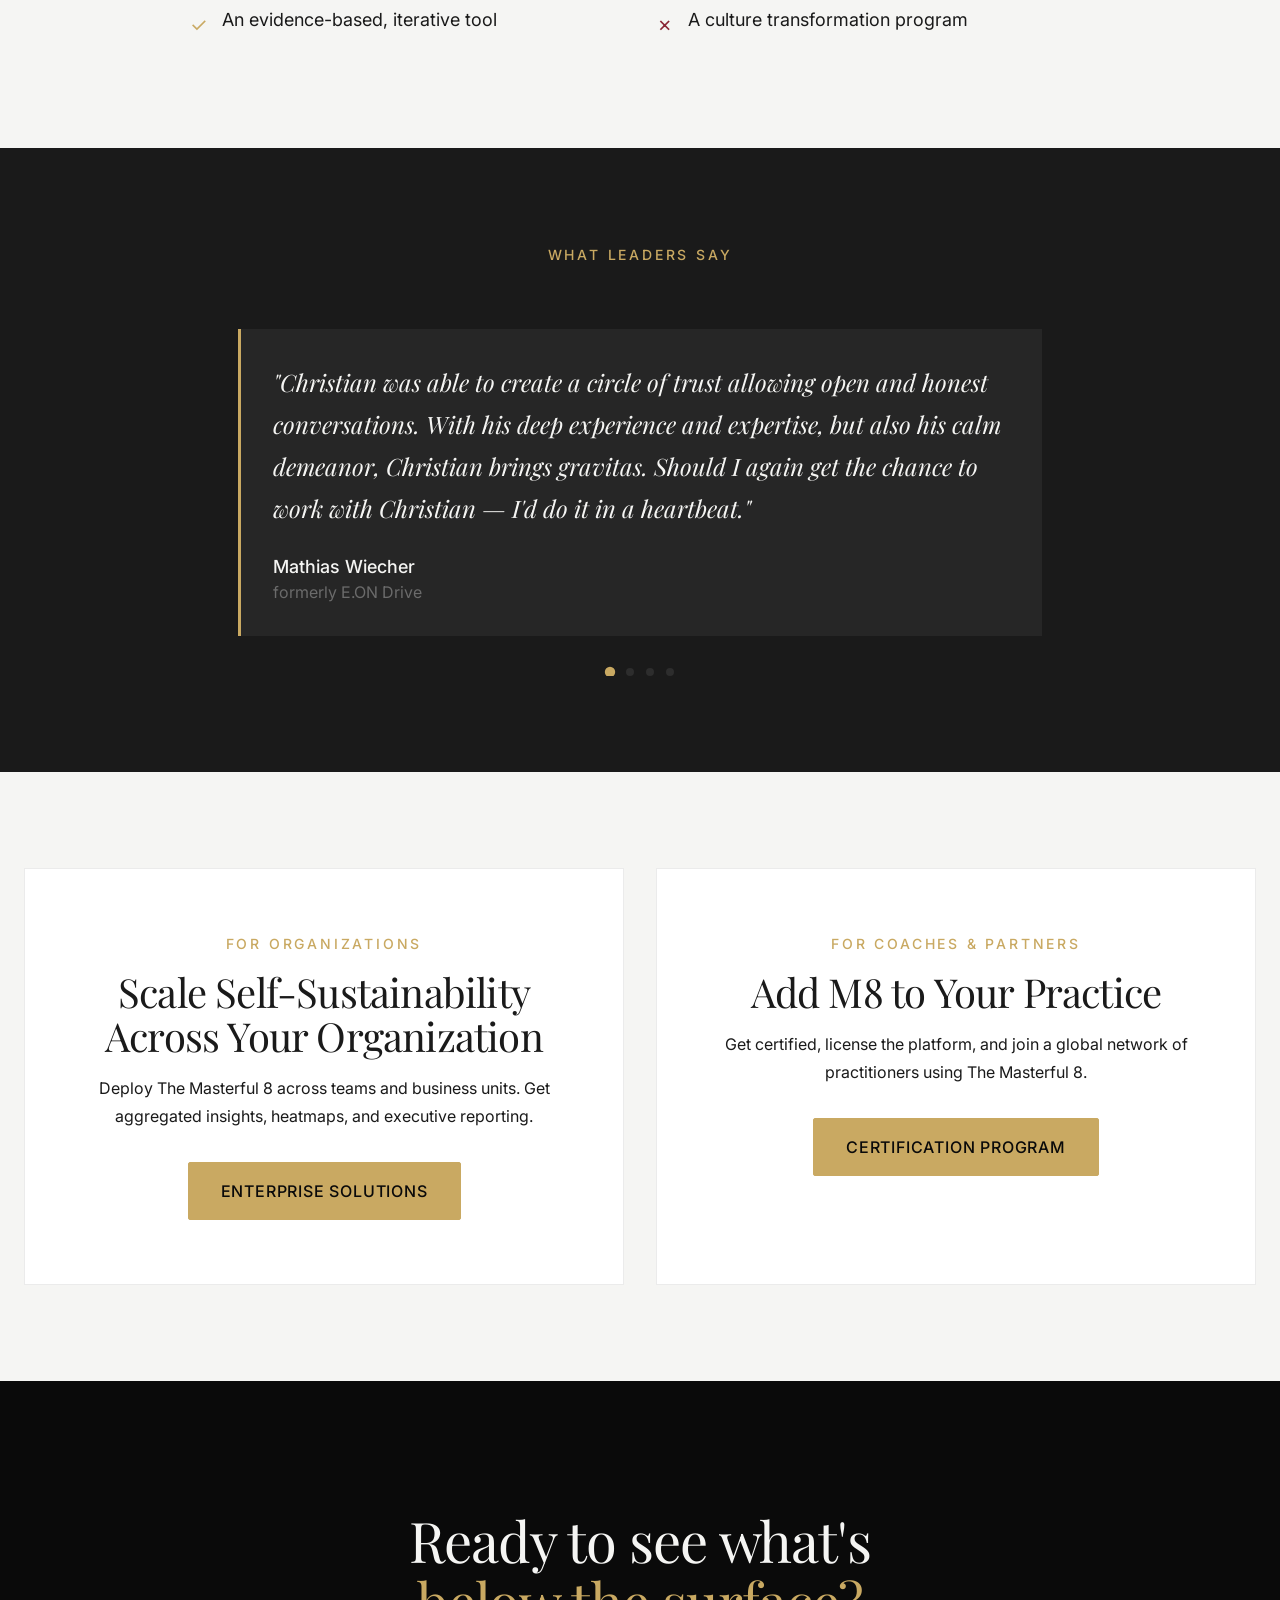
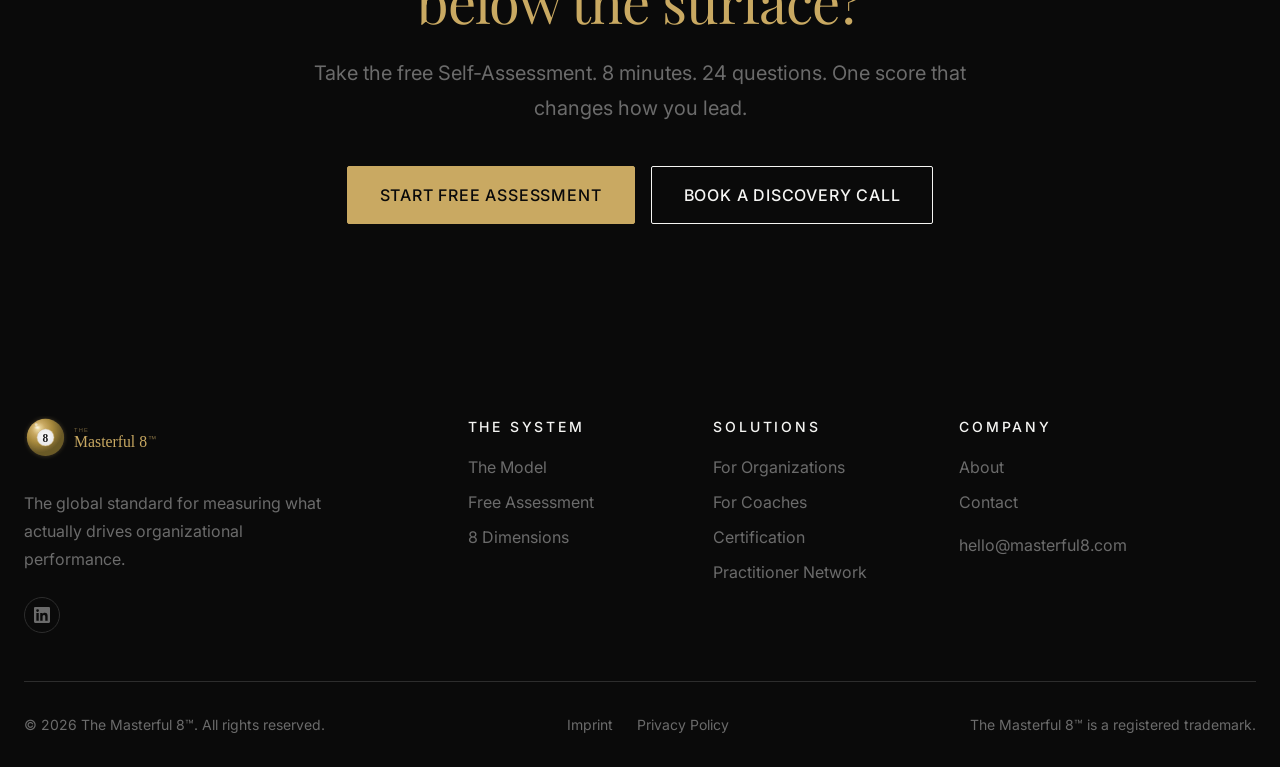
==== commit 822e698e: "Fix radar chart: expand viewBox for labels, remove score, add wobble animation - Expanded SVG viewBo" ====
--- a/index.html
+++ b/index.html
@@ -75,13 +75,11 @@
       fill: rgba(201, 169, 98, 0.15);
       stroke: var(--color-gold);
       stroke-width: 2;
-      transition: all 0.6s ease;
     }
 
     .radar-dot {
       fill: var(--color-gold);
       r: 4;
-      transition: all 0.6s ease;
     }
 
     .radar-dot:hover {
@@ -89,30 +87,6 @@
       filter: drop-shadow(0 0 8px rgba(201, 169, 98, 0.6));
     }
 
-    .radar-score {
-      position: absolute;
-      top: 50%;
-      left: 50%;
-      transform: translate(-50%, -50%);
-      text-align: center;
-    }
-
-    .radar-score-number {
-      font-family: var(--font-serif);
-      font-size: var(--text-5xl);
-      font-weight: 400;
-      color: var(--color-gold);
-      line-height: 1;
-    }
-
-    .radar-score-label {
-      font-family: var(--font-sans);
-      font-size: var(--text-xs);
-      letter-spacing: 0.15em;
-      text-transform: uppercase;
-      color: var(--color-gray);
-      margin-top: var(--space-1);
-    }
 
     /* Audience Cards */
     .audience-card {
@@ -341,9 +315,6 @@
         font-size: 9px;
       }
 
-      .radar-score-number {
-        font-size: var(--text-3xl);
-      }
     }
 
     /* Light-section overrides */
@@ -472,7 +443,7 @@
 
       <!-- Radar Chart -->
       <div class="radar-container" id="radar">
-        <svg viewBox="0 0 360 360">
+        <svg viewBox="-60 -20 480 400" style="overflow:visible;">
           <!-- Grid circles -->
           <polygon class="radar-grid" points="180,40 290,85 310,180 290,275 180,320 70,275 50,180 70,85" />
           <polygon class="radar-grid" points="180,75 255,105 270,180 255,255 180,285 105,255 90,180 105,105" />
@@ -504,20 +475,15 @@
           <circle class="radar-dot" cx="108" cy="102" />
 
           <!-- Labels -->
-          <text class="radar-label" x="180" y="28">Self-Discipline</text>
-          <text class="radar-label" x="305" y="78">Self-Organize</text>
-          <text class="radar-label" x="335" y="184">Self-Directed</text>
-          <text class="radar-label" x="305" y="292">Self-Learning</text>
-          <text class="radar-label" x="180" y="342">Self-Calibrate</text>
-          <text class="radar-label" x="55" y="292">Self-Challenge</text>
-          <text class="radar-label" x="25" y="184">Self-Caring</text>
-          <text class="radar-label" x="55" y="78">Self-Empowering</text>
+          <text class="radar-label" x="180" y="22">Self-Discipline</text>
+          <text class="radar-label" x="312" y="72">Self-Organize</text>
+          <text class="radar-label" x="340" y="184">Self-Directed</text>
+          <text class="radar-label" x="312" y="298">Self-Learning</text>
+          <text class="radar-label" x="180" y="348">Self-Calibrate</text>
+          <text class="radar-label" x="48" y="298">Self-Challenge</text>
+          <text class="radar-label" x="20" y="184">Self-Caring</text>
+          <text class="radar-label" x="48" y="72">Self-Empowering</text>
         </svg>
-
-        <div class="radar-score">
-          <div class="radar-score-number" id="scoreNumber">74</div>
-          <div class="radar-score-label">M8 Score</div>
-        </div>
       </div>
 
       <h1 class="hero-quote" style="font-style: normal; font-weight: 400;">
@@ -1102,44 +1068,71 @@
 
     startAutoSlide();
 
-    // ── Radar animation on load ──
+    // ── Radar animation ──
     const radarShape = document.getElementById('radarShape');
-    const scoreNum = document.getElementById('scoreNumber');
-
-    // Animate score counting
-    let count = 0;
-    const target = 74;
-    const scoreInterval = setInterval(() => {
-      count += 2;
-      if (count >= target) {
-        count = target;
-        clearInterval(scoreInterval);
-      }
-      scoreNum.textContent = count;
-    }, 30);
-
-    // Morph radar shape (start collapsed, expand)
-    const centerPoints = '180,180 180,180 180,180 180,180 180,180 180,180 180,180 180,180';
-    const finalPoints = radarShape.getAttribute('points');
-
-    radarShape.setAttribute('points', centerPoints);
-    setTimeout(() => {
-      radarShape.style.transition = 'all 1.2s cubic-bezier(0.34, 1.56, 0.64, 1)';
-      radarShape.setAttribute('points', finalPoints);
-
-      // Also animate dots
-      document.querySelectorAll('.radar-dot').forEach(dot => {
-        const finalCx = dot.getAttribute('cx');
-        const finalCy = dot.getAttribute('cy');
-        dot.setAttribute('cx', '180');
-        dot.setAttribute('cy', '180');
-        dot.style.transition = 'all 1.2s cubic-bezier(0.34, 1.56, 0.64, 1)';
-        setTimeout(() => {
-          dot.setAttribute('cx', finalCx);
-          dot.setAttribute('cy', finalCy);
-        }, 50);
+    const dots = document.querySelectorAll('.radar-dot');
+    const cx = 180, cy = 180;
+
+    // Base data points (distance from center for each of the 8 axes)
+    const basePoints = [
+      {angle: -Math.PI/2,        dist: 112},  // Self-Discipline (top)
+      {angle: -Math.PI/4,        dist: 105},  // Self-Organize
+      {angle: 0,                 dist: 130},  // Self-Directed
+      {angle: Math.PI/4,         dist: 108},  // Self-Learning
+      {angle: Math.PI/2,         dist: 95},   // Self-Calibrate
+      {angle: 3*Math.PI/4,       dist: 100},  // Self-Challenge
+      {angle: Math.PI,           dist: 105},  // Self-Caring
+      {angle: -3*Math.PI/4,      dist: 98},   // Self-Empowering
+    ];
+
+    // Each point gets unique wobble params for organic feel
+    const wobbleParams = basePoints.map((_, i) => ({
+      speed1: 0.8 + Math.random() * 0.6,
+      speed2: 1.2 + Math.random() * 0.8,
+      amp1: 6 + Math.random() * 8,
+      amp2: 4 + Math.random() * 6,
+      phase1: Math.random() * Math.PI * 2,
+      phase2: Math.random() * Math.PI * 2,
+    }));
+
+    // Initial expand from center
+    let expandProgress = 0;
+    const expandDuration = 1500;
+    const startTime = performance.now();
+
+    function easeOutElastic(t) {
+      if (t === 0 || t === 1) return t;
+      return Math.pow(2, -10 * t) * Math.sin((t - 0.075) * (2 * Math.PI) / 0.3) + 1;
+    }
+
+    function animate(now) {
+      const elapsed = now - startTime;
+      expandProgress = Math.min(1, elapsed / expandDuration);
+      const ease = easeOutElastic(expandProgress);
+
+      const pts = basePoints.map((bp, i) => {
+        const wp = wobbleParams[i];
+        const t = now / 1000;
+        const wobble = expandProgress >= 1
+          ? Math.sin(t * wp.speed1 + wp.phase1) * wp.amp1 + Math.sin(t * wp.speed2 + wp.phase2) * wp.amp2
+          : 0;
+        const d = (bp.dist + wobble) * ease;
+        return {
+          x: cx + Math.cos(bp.angle) * d,
+          y: cy + Math.sin(bp.angle) * d
+        };
       });
-    }, 300);
+
+      radarShape.setAttribute('points', pts.map(p => `${p.x.toFixed(1)},${p.y.toFixed(1)}`).join(' '));
+      dots.forEach((dot, i) => {
+        dot.setAttribute('cx', pts[i].x.toFixed(1));
+        dot.setAttribute('cy', pts[i].y.toFixed(1));
+      });
+
+      requestAnimationFrame(animate);
+    }
+
+    requestAnimationFrame(animate);
   </script>
 
 </body>
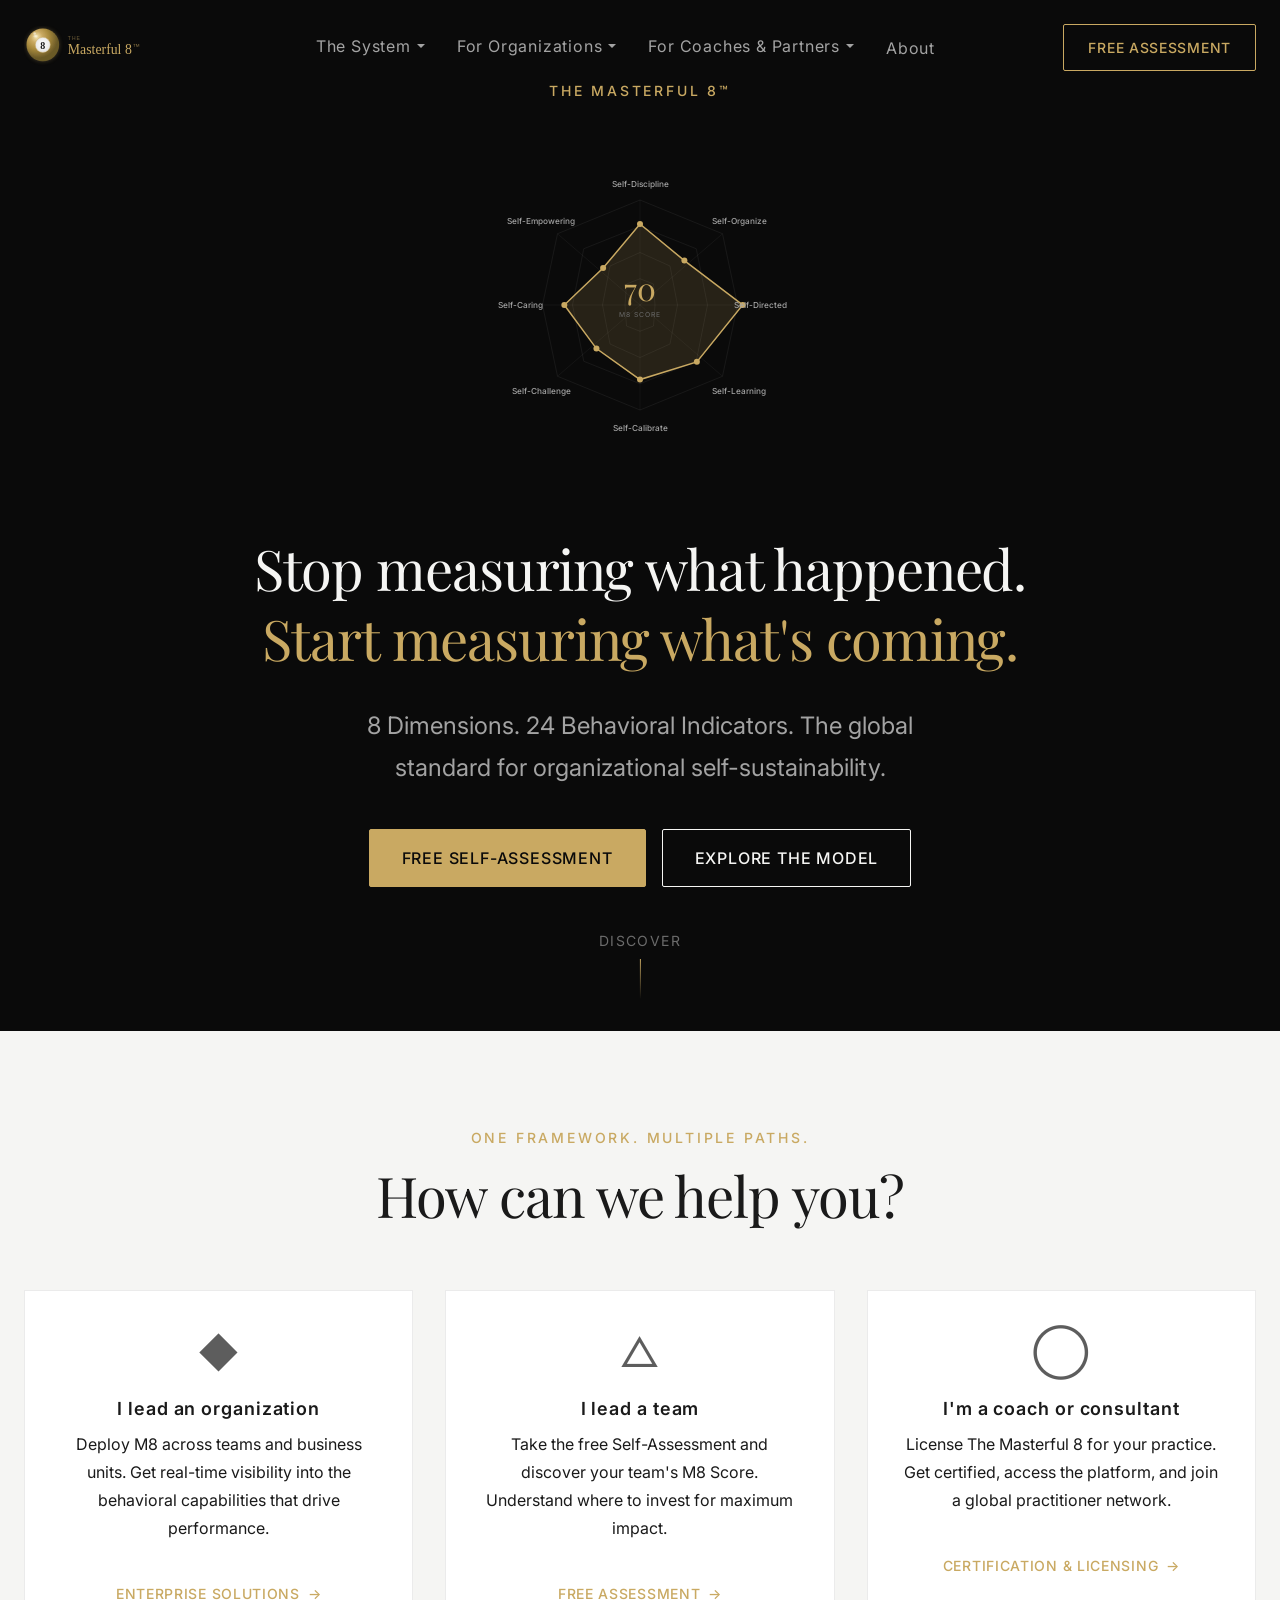
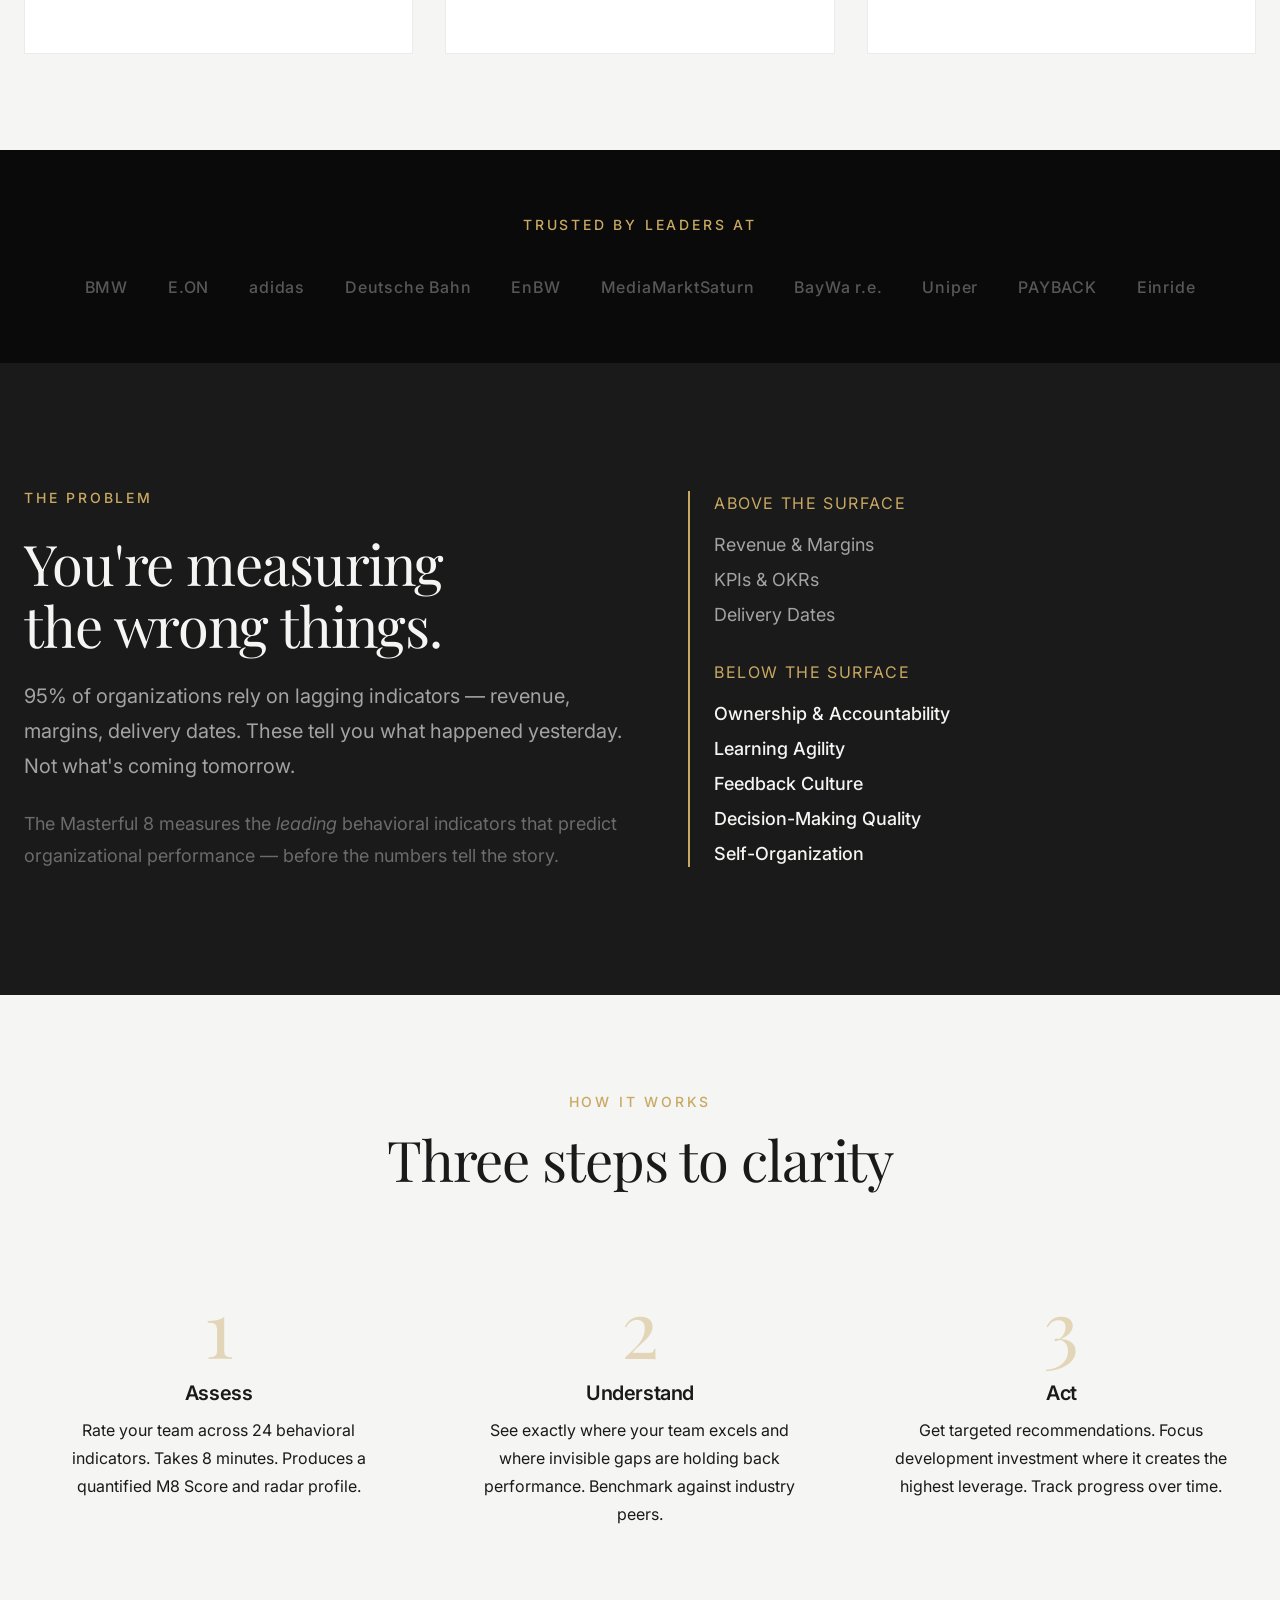
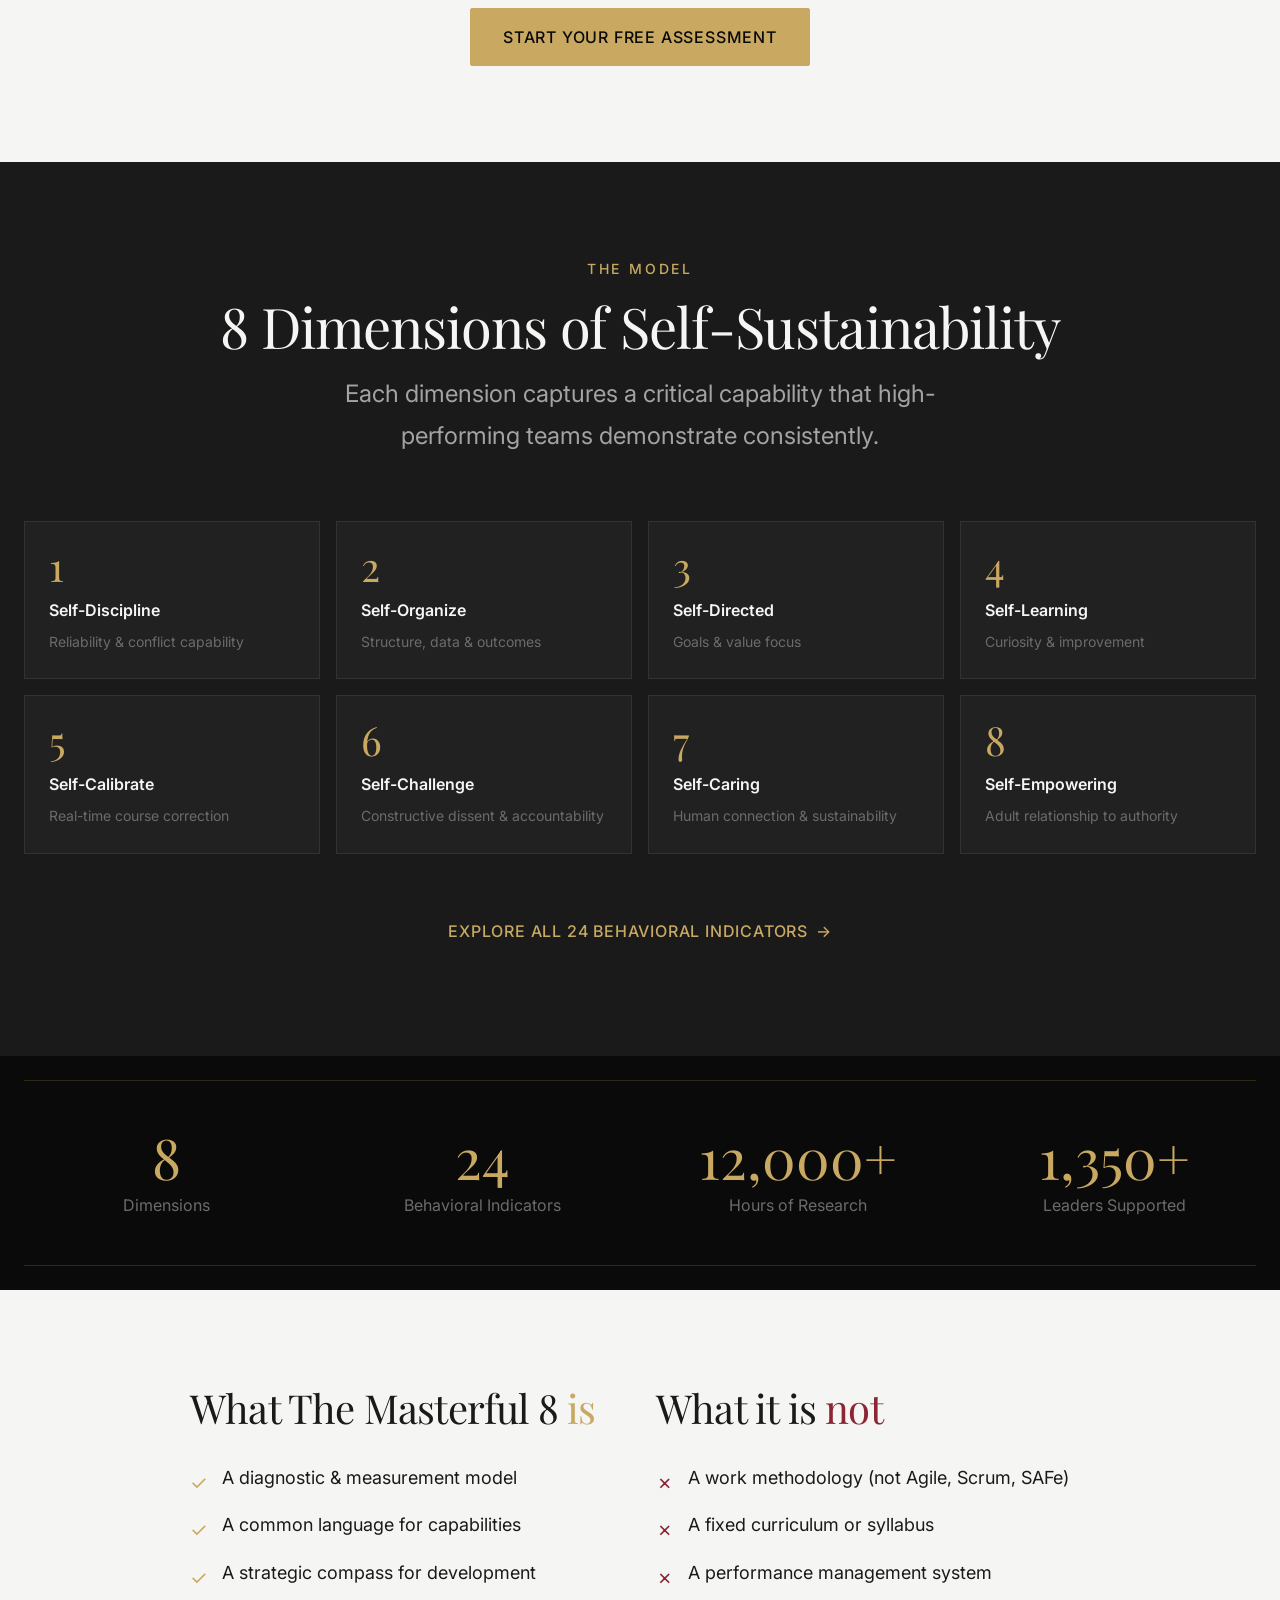
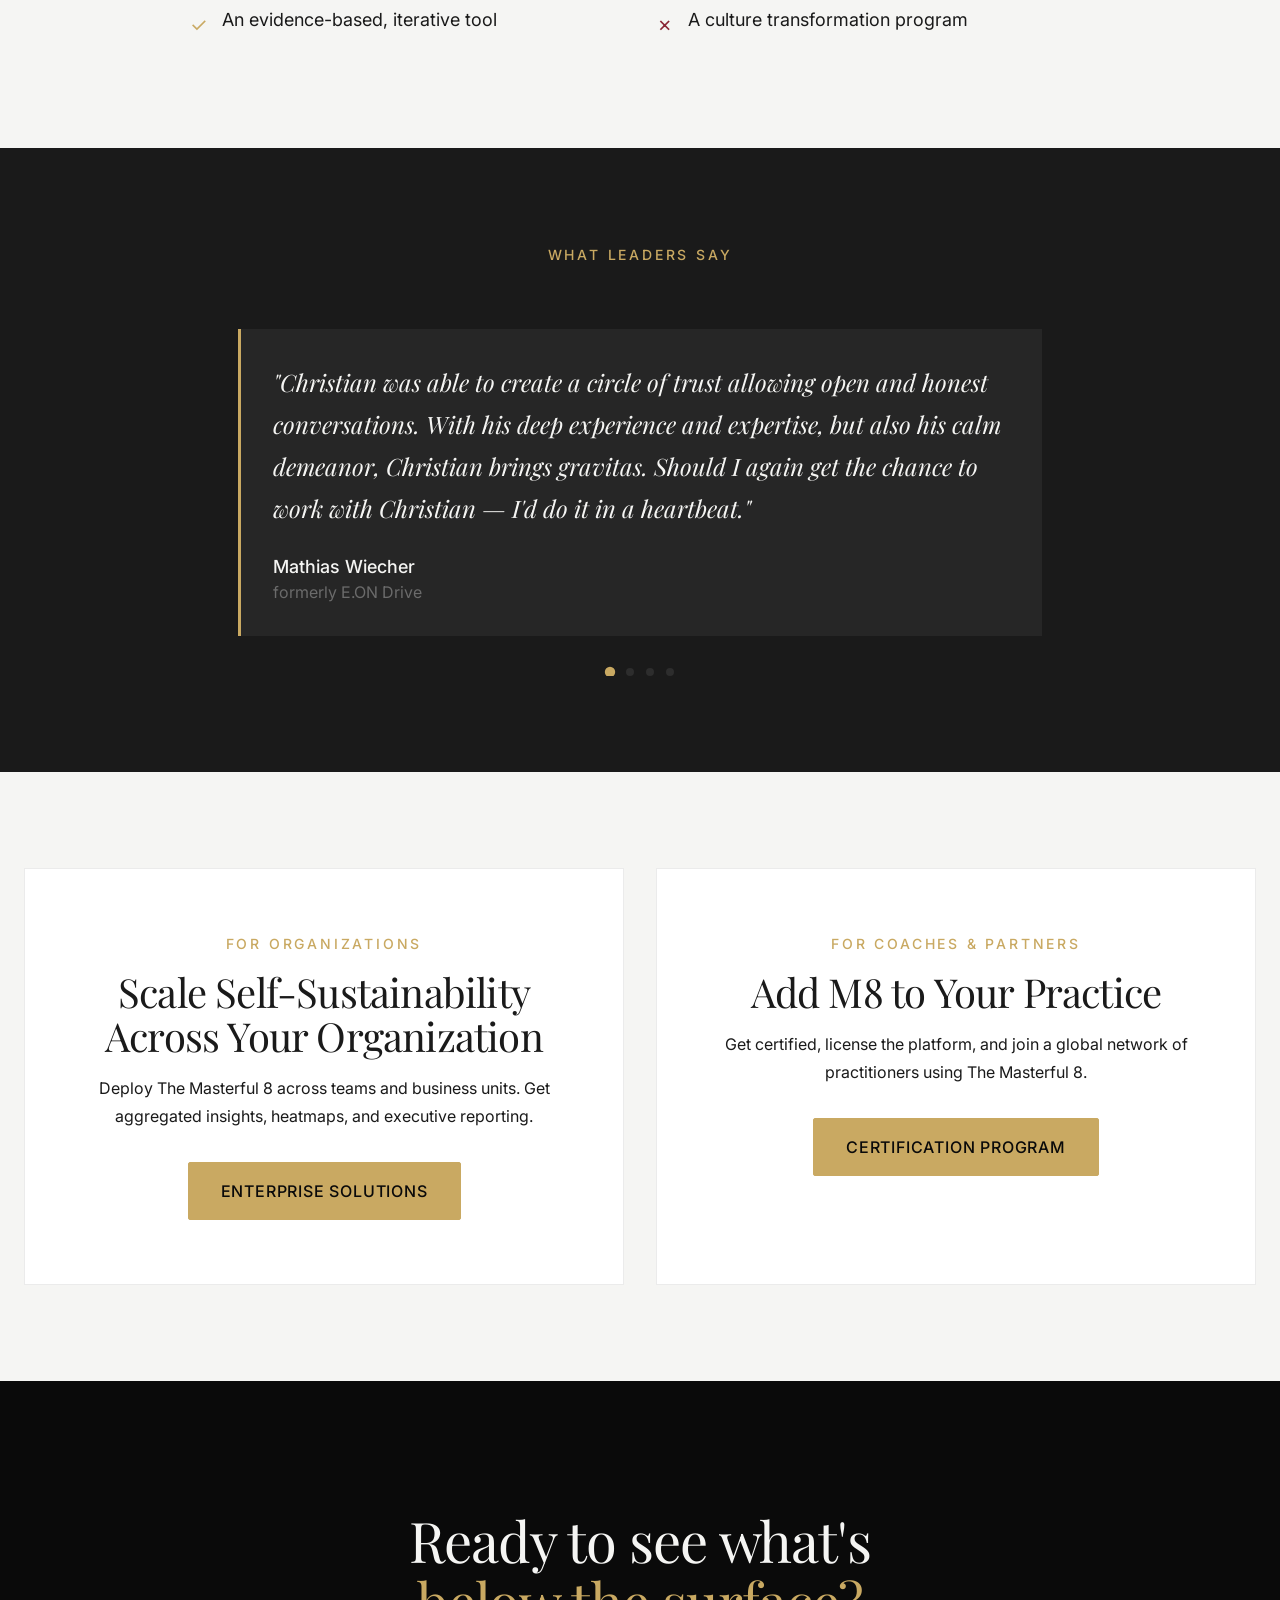
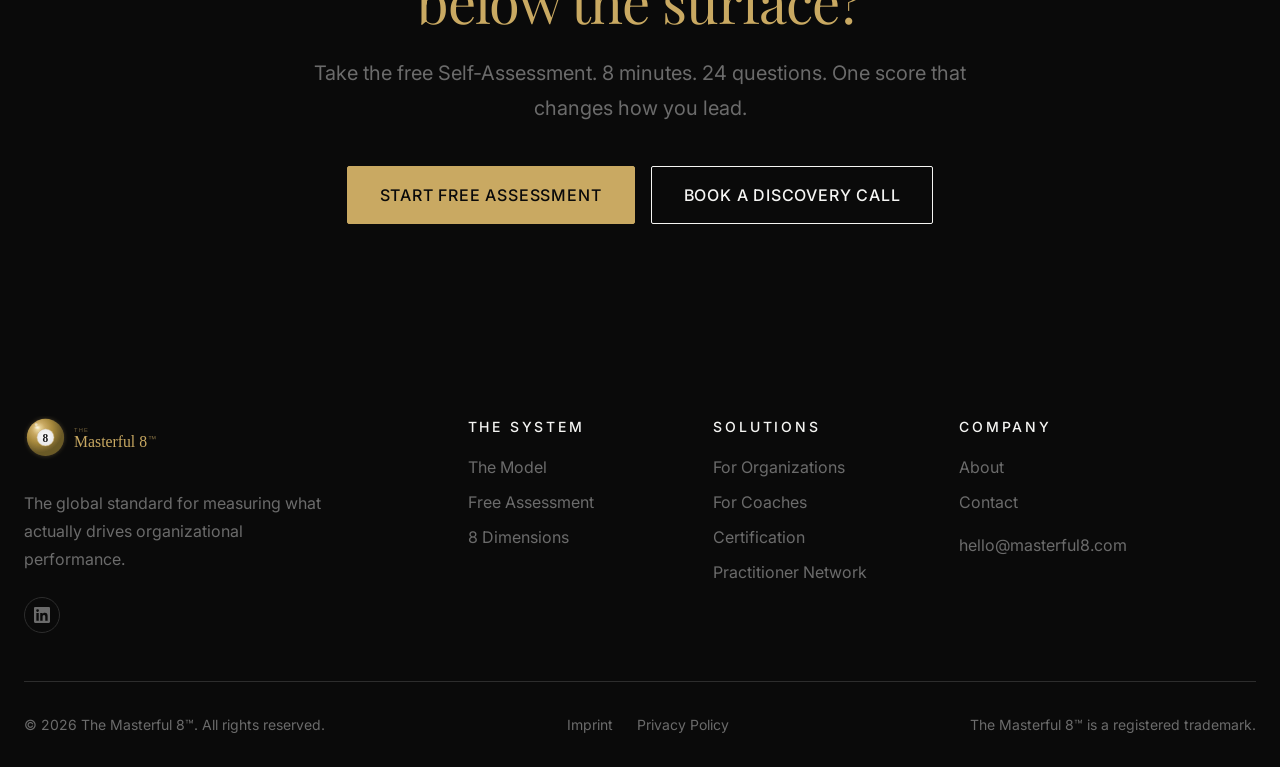
==== commit 439c8600: "Fix radar animation: resolve variable conflict, add dynamic score, 3-wave wobble - Fixed const dots " ====
--- a/index.html
+++ b/index.html
@@ -483,6 +483,10 @@
           <text class="radar-label" x="48" y="298">Self-Challenge</text>
           <text class="radar-label" x="20" y="184">Self-Caring</text>
           <text class="radar-label" x="48" y="72">Self-Empowering</text>
+
+          <!-- Dynamic Score -->
+          <text id="radarScoreNum" x="180" y="174" text-anchor="middle" font-family="var(--font-serif)" font-size="42" fill="var(--color-gold)" font-weight="400">0</text>
+          <text x="180" y="196" text-anchor="middle" font-family="var(--font-sans)" font-size="9" fill="var(--color-gray)" letter-spacing="0.15em" text-transform="uppercase">M8 SCORE</text>
         </svg>
       </div>
 
@@ -1070,8 +1074,10 @@
 
     // ── Radar animation ──
     const radarShape = document.getElementById('radarShape');
-    const dots = document.querySelectorAll('.radar-dot');
+    const radarDots = document.querySelectorAll('.radar-dot');
+    const scoreEl = document.getElementById('radarScoreNum');
     const cx = 180, cy = 180;
+    const maxDist = 140; // max possible distance (outer grid ring)
 
     // Base data points (distance from center for each of the 8 axes)
     const basePoints = [
@@ -1086,53 +1092,65 @@
     ];
 
     // Each point gets unique wobble params for organic feel
-    const wobbleParams = basePoints.map((_, i) => ({
-      speed1: 0.8 + Math.random() * 0.6,
-      speed2: 1.2 + Math.random() * 0.8,
-      amp1: 6 + Math.random() * 8,
-      amp2: 4 + Math.random() * 6,
+    const wobbleParams = basePoints.map(() => ({
+      speed1: 0.6 + Math.random() * 0.5,
+      speed2: 0.9 + Math.random() * 0.7,
+      speed3: 0.3 + Math.random() * 0.3,
+      amp1: 8 + Math.random() * 10,
+      amp2: 5 + Math.random() * 7,
+      amp3: 3 + Math.random() * 5,
       phase1: Math.random() * Math.PI * 2,
       phase2: Math.random() * Math.PI * 2,
+      phase3: Math.random() * Math.PI * 2,
     }));
 
-    // Initial expand from center
-    let expandProgress = 0;
-    const expandDuration = 1500;
-    const startTime = performance.now();
-
-    function easeOutElastic(t) {
-      if (t === 0 || t === 1) return t;
-      return Math.pow(2, -10 * t) * Math.sin((t - 0.075) * (2 * Math.PI) / 0.3) + 1;
-    }
-
-    function animate(now) {
-      const elapsed = now - startTime;
-      expandProgress = Math.min(1, elapsed / expandDuration);
-      const ease = easeOutElastic(expandProgress);
-
+    // Smooth expand from center
+    const expandDuration = 1800;
+    const radarStart = performance.now();
+
+    function easeOutCubic(t) {
+      return 1 - Math.pow(1 - t, 3);
+    }
+
+    function animateRadar(now) {
+      const elapsed = now - radarStart;
+      const expandT = Math.min(1, elapsed / expandDuration);
+      const ease = easeOutCubic(expandT);
+
+      let totalDist = 0;
       const pts = basePoints.map((bp, i) => {
         const wp = wobbleParams[i];
         const t = now / 1000;
-        const wobble = expandProgress >= 1
-          ? Math.sin(t * wp.speed1 + wp.phase1) * wp.amp1 + Math.sin(t * wp.speed2 + wp.phase2) * wp.amp2
+        const wobble = expandT >= 1
+          ? Math.sin(t * wp.speed1 + wp.phase1) * wp.amp1
+            + Math.sin(t * wp.speed2 + wp.phase2) * wp.amp2
+            + Math.sin(t * wp.speed3 + wp.phase3) * wp.amp3
           : 0;
         const d = (bp.dist + wobble) * ease;
+        totalDist += d;
         return {
           x: cx + Math.cos(bp.angle) * d,
-          y: cy + Math.sin(bp.angle) * d
+          y: cy + Math.sin(bp.angle) * d,
+          d: d
         };
       });
 
+      // Update shape + dots
       radarShape.setAttribute('points', pts.map(p => `${p.x.toFixed(1)},${p.y.toFixed(1)}`).join(' '));
-      dots.forEach((dot, i) => {
+      radarDots.forEach((dot, i) => {
         dot.setAttribute('cx', pts[i].x.toFixed(1));
         dot.setAttribute('cy', pts[i].y.toFixed(1));
       });
 
-      requestAnimationFrame(animate);
-    }
-
-    requestAnimationFrame(animate);
+      // Dynamic score: average distance as percentage of max
+      const avgDist = totalDist / basePoints.length;
+      const score = Math.round((avgDist / maxDist) * 100);
+      scoreEl.textContent = score;
+
+      requestAnimationFrame(animateRadar);
+    }
+
+    requestAnimationFrame(animateRadar);
   </script>
 
 </body>
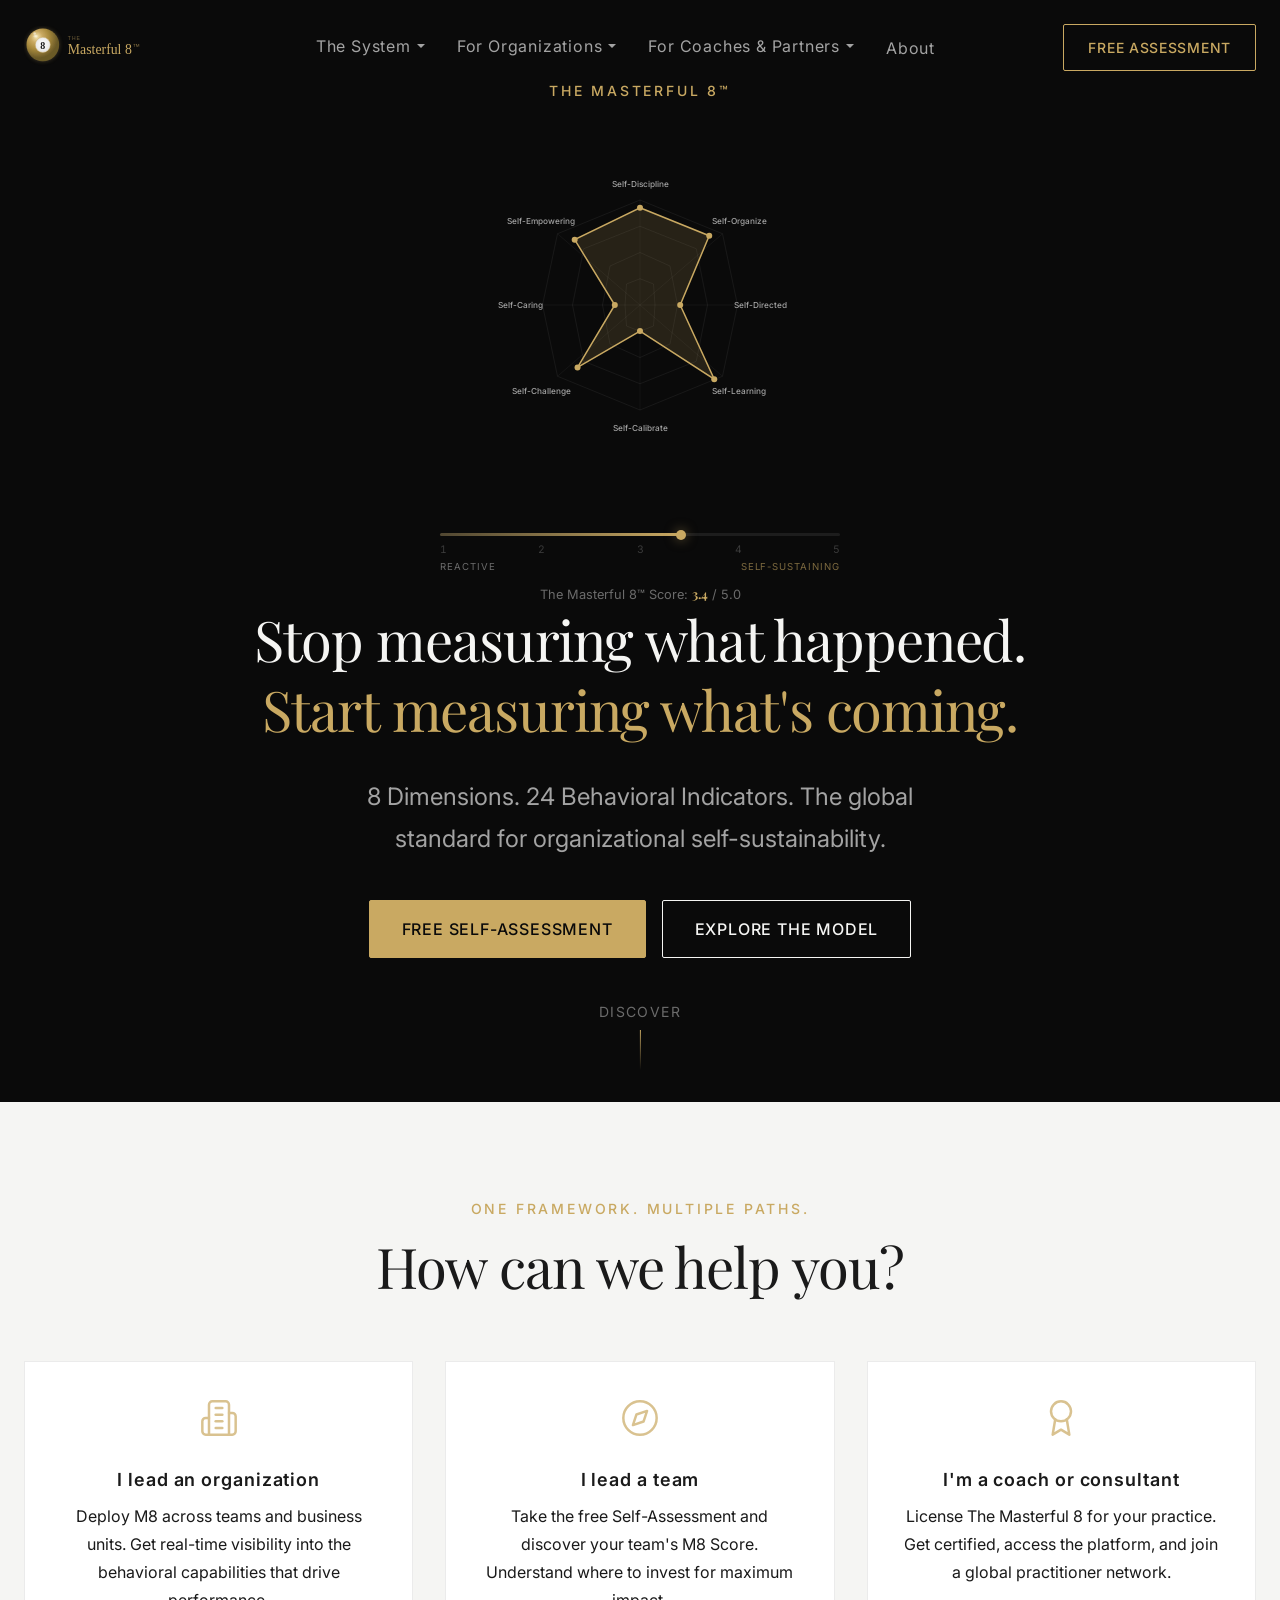
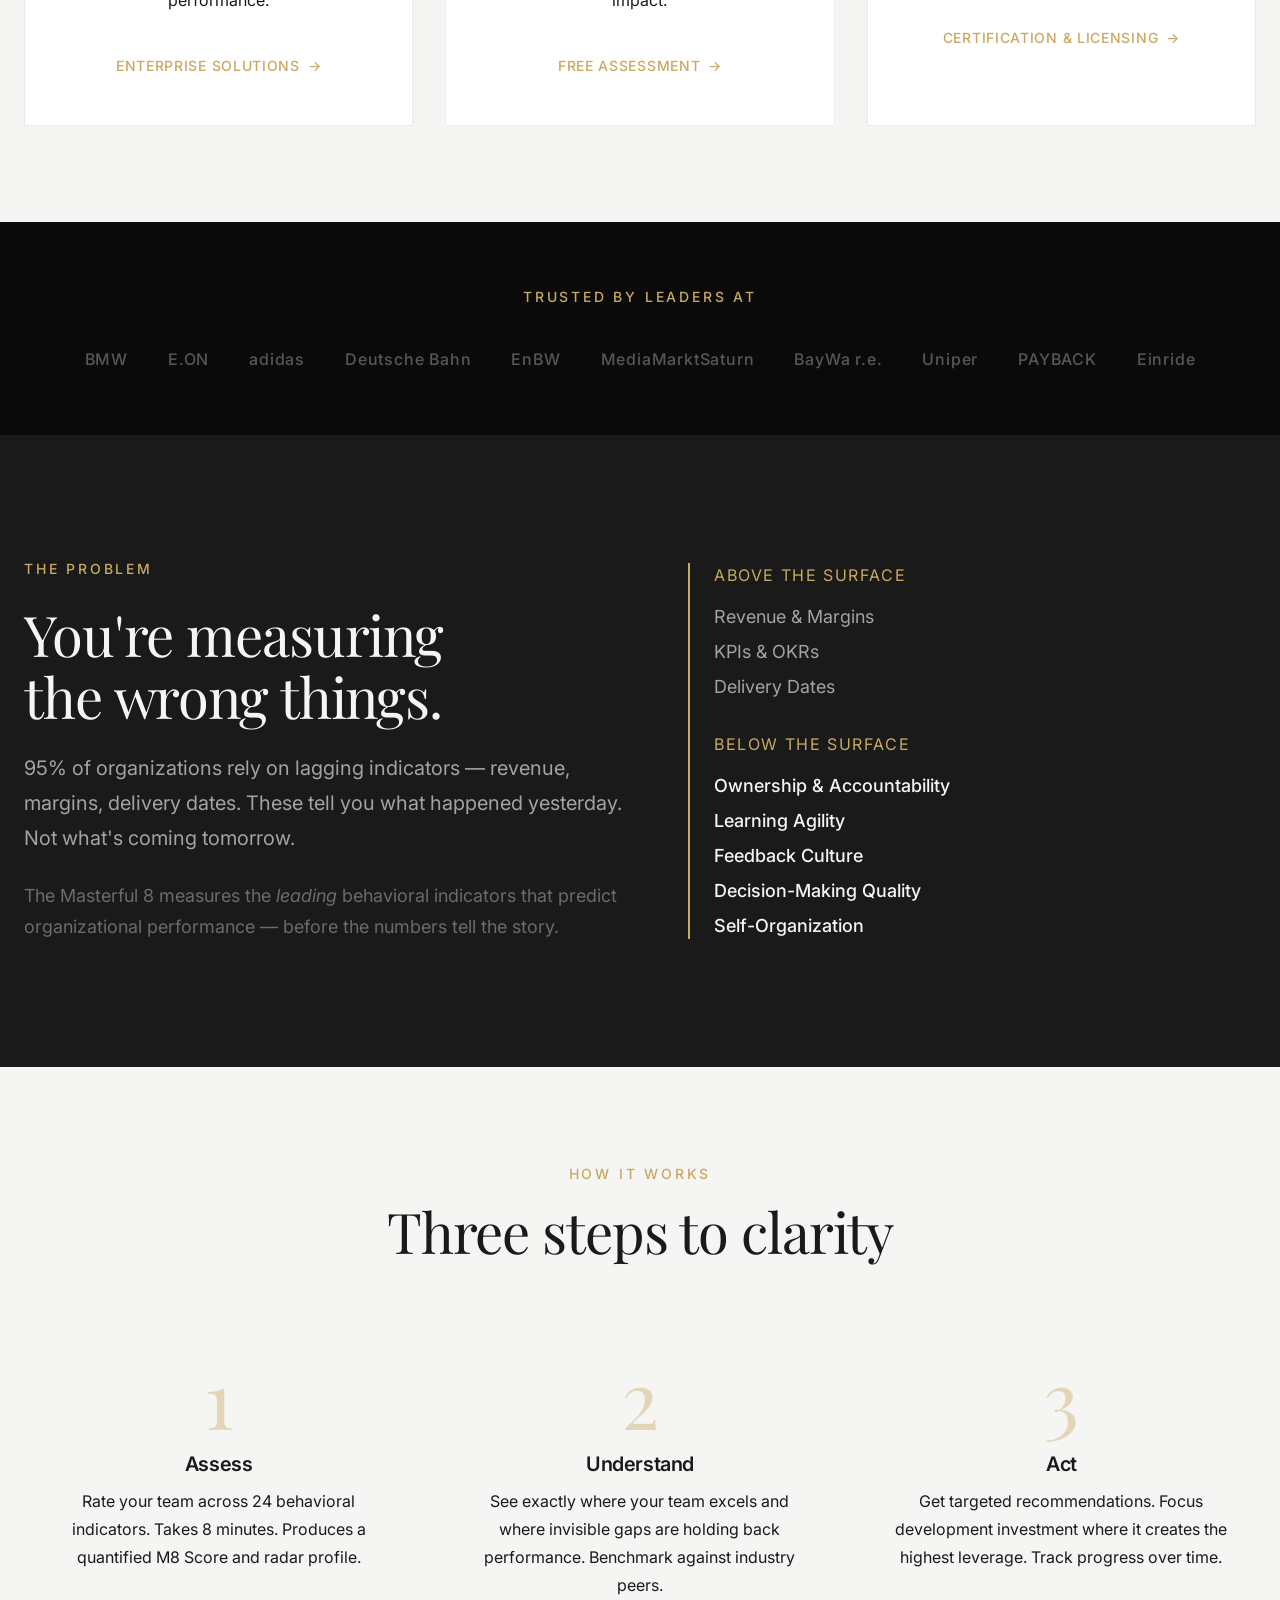
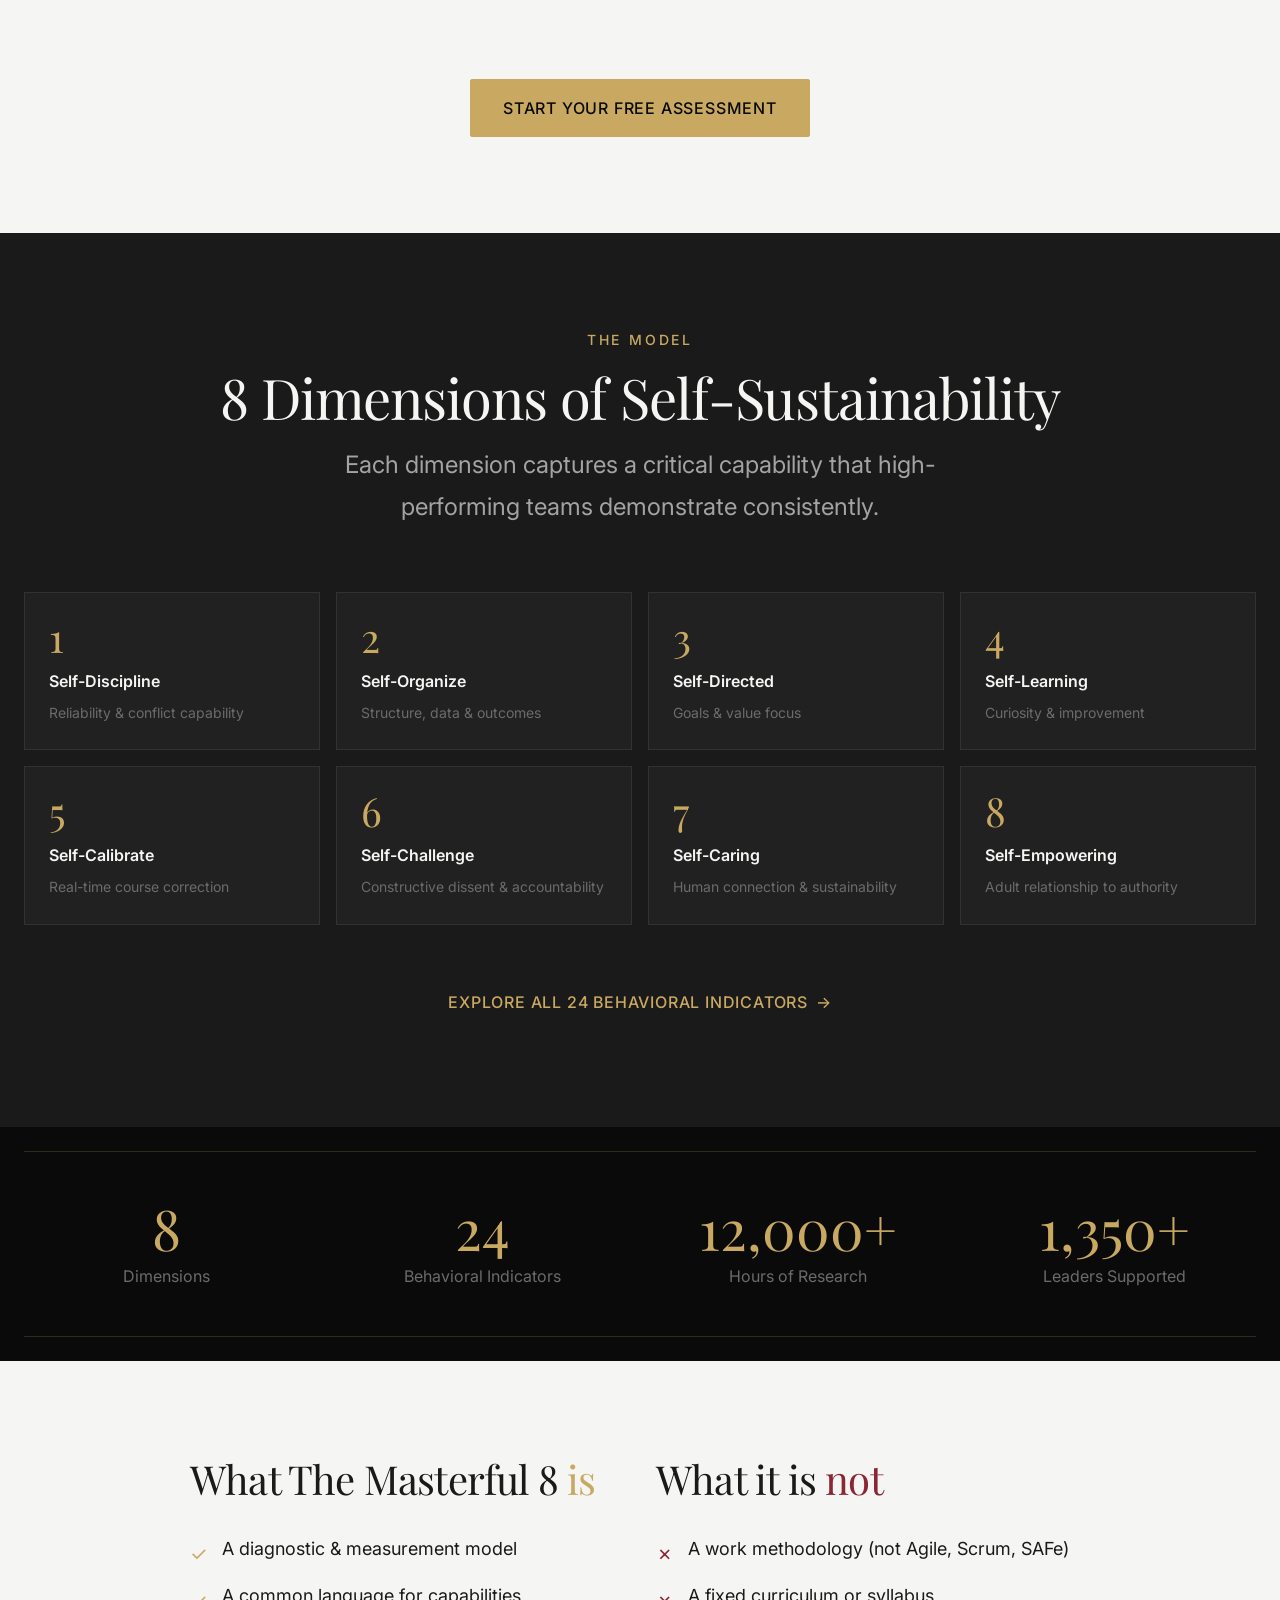
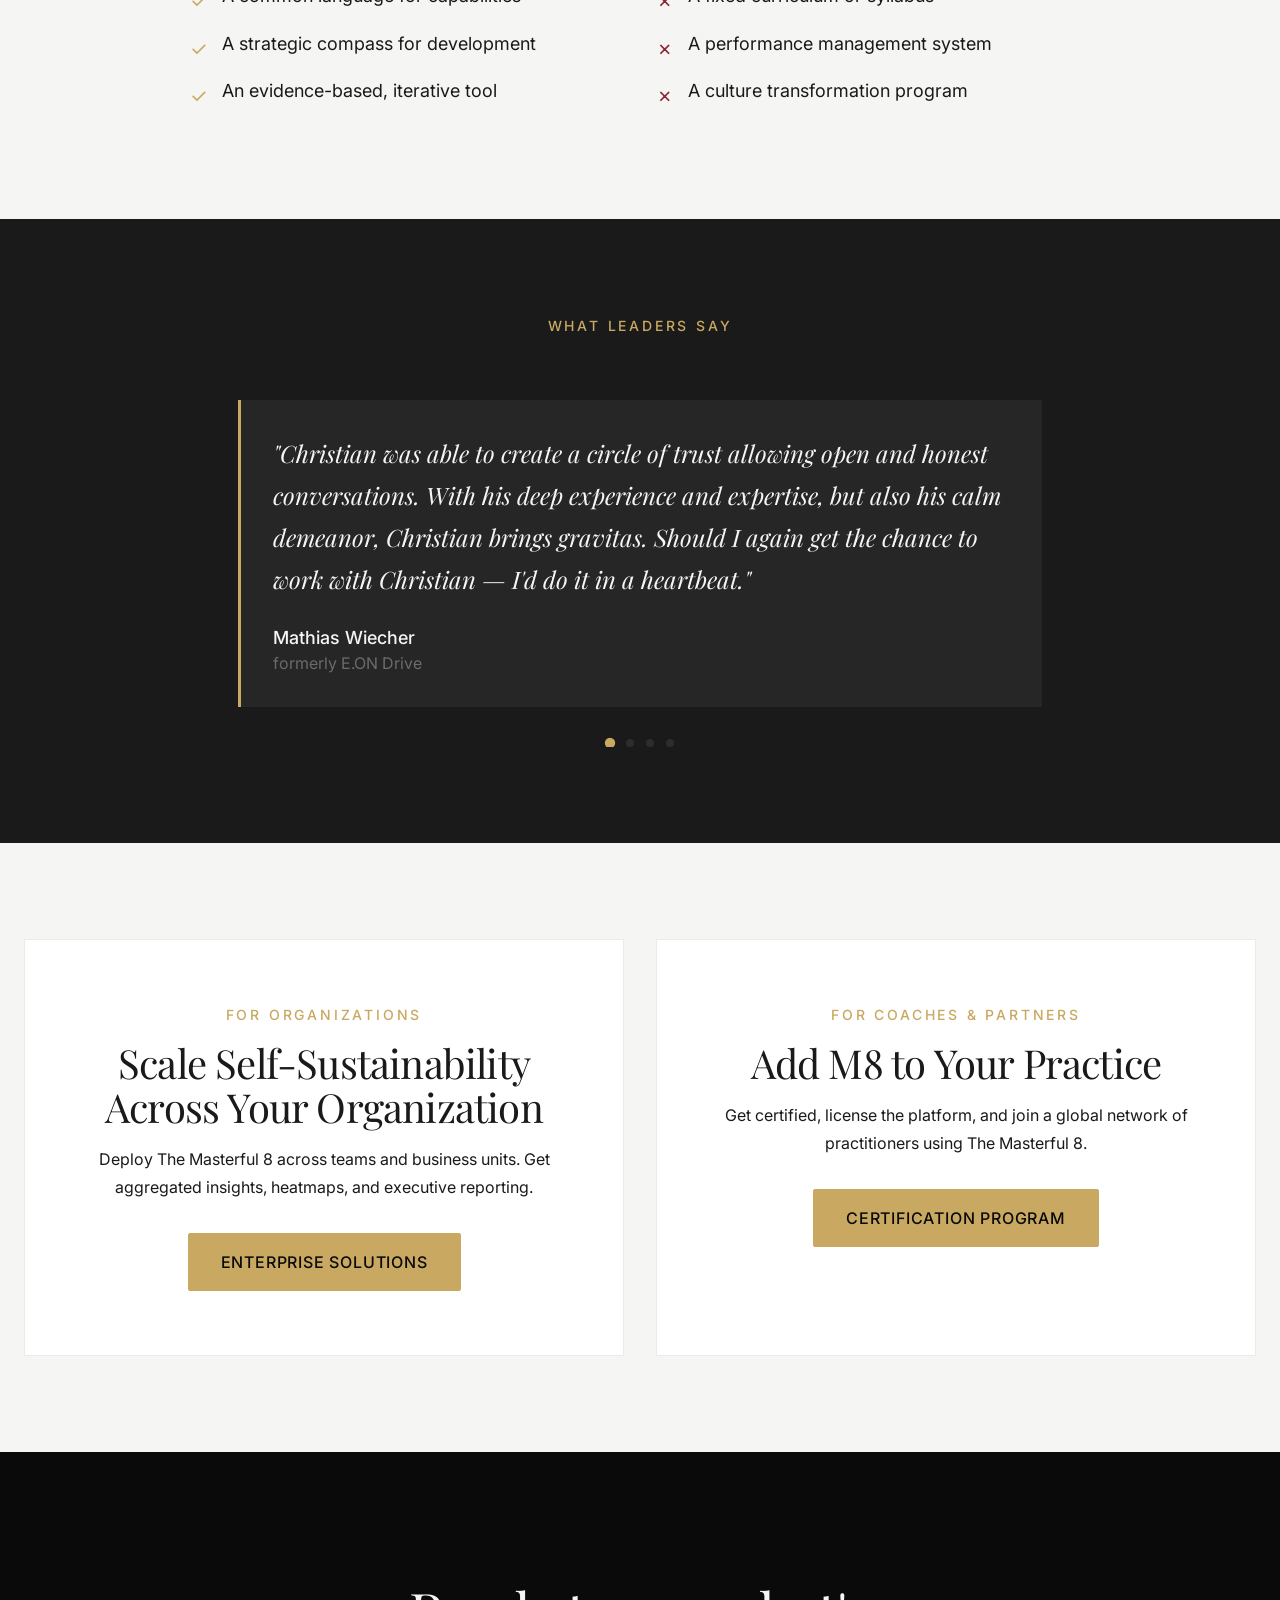
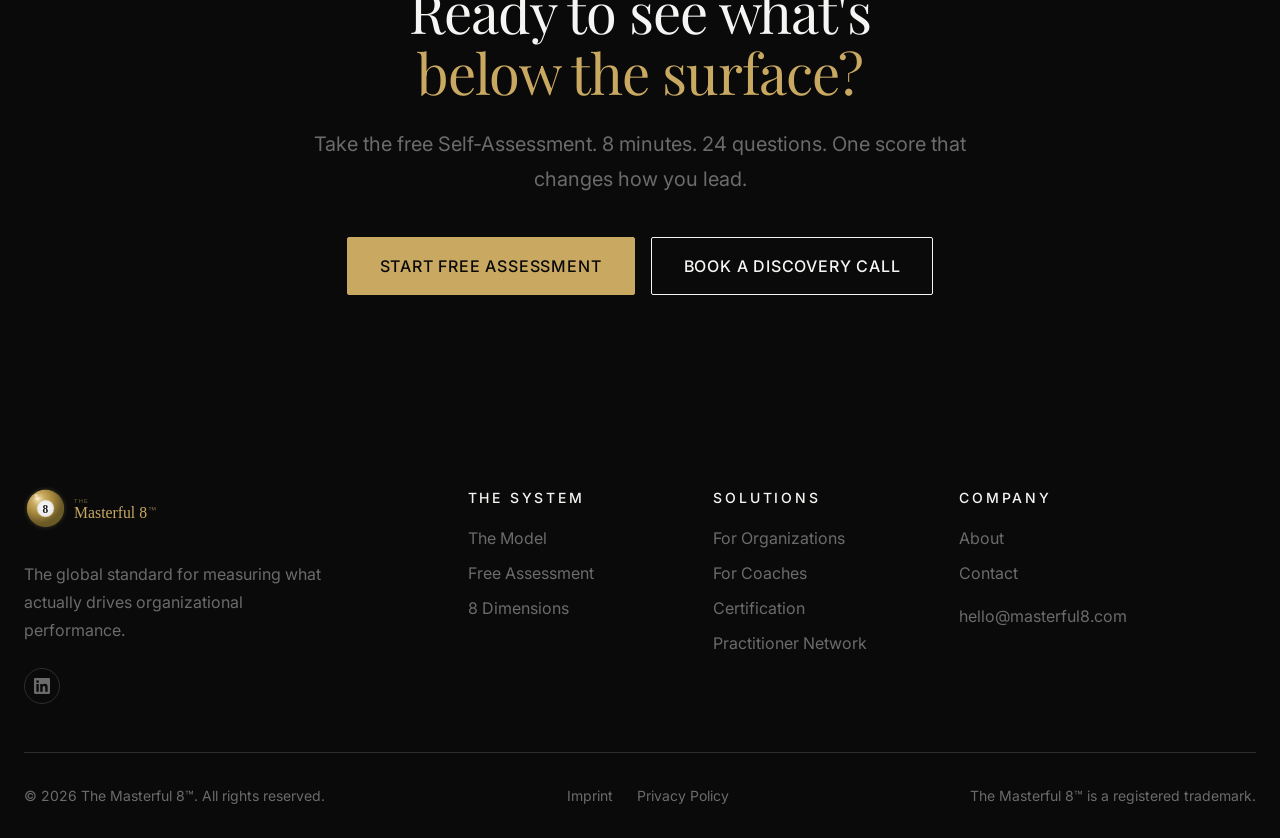
==== commit c9252be7: "Add pitch-style SVG icons, restructure about page, improve radar animation - Replace numbered circle" ====
--- a/index.html
+++ b/index.html
@@ -484,10 +484,23 @@
           <text class="radar-label" x="20" y="184">Self-Caring</text>
           <text class="radar-label" x="48" y="72">Self-Empowering</text>
 
-          <!-- Dynamic Score -->
-          <text id="radarScoreNum" x="180" y="174" text-anchor="middle" font-family="var(--font-serif)" font-size="42" fill="var(--color-gold)" font-weight="400">0</text>
-          <text x="180" y="196" text-anchor="middle" font-family="var(--font-sans)" font-size="9" fill="var(--color-gray)" letter-spacing="0.15em" text-transform="uppercase">M8 SCORE</text>
         </svg>
+      </div>
+
+      <!-- Score Bar -->
+      <div class="score-bar-wrap" style="max-width:400px;margin:var(--space-6) auto 0;">
+        <div class="score-track" style="position:relative;height:3px;background:rgba(255,255,255,0.08);border-radius:2px;">
+          <div id="scoreFill" style="position:absolute;top:0;left:0;height:100%;background:linear-gradient(90deg,rgba(201,169,98,0.3),var(--color-gold));border-radius:2px;transition:width 0.15s ease;width:50%;"></div>
+          <div id="scoreIndicator" style="position:absolute;top:50%;transform:translate(-50%,-50%);width:10px;height:10px;border-radius:50%;background:var(--color-gold);box-shadow:0 0 12px rgba(201,169,98,0.5);transition:left 0.15s ease;left:50%;"></div>
+        </div>
+        <div style="display:flex;justify-content:space-between;margin-top:6px;font-size:0.65rem;color:rgba(255,255,255,0.2);font-variant-numeric:tabular-nums;">
+          <span>1</span><span>2</span><span>3</span><span>4</span><span>5</span>
+        </div>
+        <div style="display:flex;justify-content:space-between;margin-top:2px;font-size:0.6rem;letter-spacing:0.1em;text-transform:uppercase;">
+          <span style="color:var(--color-gray);">Reactive</span>
+          <span style="color:var(--color-gold);opacity:0.6;">Self-Sustaining</span>
+        </div>
+        <div style="text-align:center;margin-top:10px;font-size:0.8rem;color:var(--color-gray);">The Masterful 8&#8482; Score: <strong id="radarScoreNum" style="color:var(--color-gold);font-family:var(--font-serif);">3.0</strong> / 5.0</div>
       </div>
 
       <h1 class="hero-quote" style="font-style: normal; font-weight: 400;">
@@ -526,7 +539,7 @@
 
       <div class="grid grid-3">
         <a href="pages/enterprise.html" class="audience-card" style="text-decoration: none;">
-          <div class="audience-icon">&#9670;</div>
+          <div class="audience-icon"><svg xmlns="http://www.w3.org/2000/svg" width="40" height="40" viewBox="0 0 24 24" fill="none" stroke="var(--color-gold)" stroke-width="1.5" stroke-linecap="round" stroke-linejoin="round"><path d="M6 22V4a2 2 0 0 1 2-2h8a2 2 0 0 1 2 2v18Z"/><path d="M6 12H4a2 2 0 0 0-2 2v6a2 2 0 0 0 2 2h2"/><path d="M18 9h2a2 2 0 0 1 2 2v9a2 2 0 0 1-2 2h-2"/><path d="M10 6h4"/><path d="M10 10h4"/><path d="M10 14h4"/><path d="M10 18h4"/></svg></div>
           <h4>I lead an organization</h4>
           <p>
             Deploy M8 across teams and business units.
@@ -537,7 +550,7 @@
         </a>
 
         <a href="pages/assessment.html" class="audience-card" style="text-decoration: none;">
-          <div class="audience-icon">&#9651;</div>
+          <div class="audience-icon"><svg xmlns="http://www.w3.org/2000/svg" width="40" height="40" viewBox="0 0 24 24" fill="none" stroke="var(--color-gold)" stroke-width="1.5" stroke-linecap="round" stroke-linejoin="round"><circle cx="12" cy="12" r="10"/><polygon points="16.24 7.76 14.12 14.12 7.76 16.24 9.88 9.88 16.24 7.76"/></svg></div>
           <h4>I lead a team</h4>
           <p>
             Take the free Self-Assessment and discover your team's
@@ -547,7 +560,7 @@
         </a>
 
         <a href="pages/partners.html" class="audience-card" style="text-decoration: none;">
-          <div class="audience-icon">&#9711;</div>
+          <div class="audience-icon"><svg xmlns="http://www.w3.org/2000/svg" width="40" height="40" viewBox="0 0 24 24" fill="none" stroke="var(--color-gold)" stroke-width="1.5" stroke-linecap="round" stroke-linejoin="round"><circle cx="12" cy="8" r="6"/><path d="M15.477 12.89 17 22l-5-3-5 3 1.523-9.11"/></svg></div>
           <h4>I'm a coach or consultant</h4>
           <p>
             License The Masterful 8 for your practice.
@@ -1072,67 +1085,48 @@
 
     startAutoSlide();
 
-    // ── Radar animation ──
+    // ── Radar animation (1-5 score, slow organic morphing) ──
     const radarShape = document.getElementById('radarShape');
     const radarDots = document.querySelectorAll('.radar-dot');
-    const scoreEl = document.getElementById('radarScoreNum');
+    const scoreFill = document.getElementById('scoreFill');
+    const scoreIndicator = document.getElementById('scoreIndicator');
+    const scoreNum = document.getElementById('radarScoreNum');
     const cx = 180, cy = 180;
-    const maxDist = 140; // max possible distance (outer grid ring)
-
-    // Base data points (distance from center for each of the 8 axes)
-    const basePoints = [
-      {angle: -Math.PI/2,        dist: 112},  // Self-Discipline (top)
-      {angle: -Math.PI/4,        dist: 105},  // Self-Organize
-      {angle: 0,                 dist: 130},  // Self-Directed
-      {angle: Math.PI/4,         dist: 108},  // Self-Learning
-      {angle: Math.PI/2,         dist: 95},   // Self-Calibrate
-      {angle: 3*Math.PI/4,       dist: 100},  // Self-Challenge
-      {angle: Math.PI,           dist: 105},  // Self-Caring
-      {angle: -3*Math.PI/4,      dist: 98},   // Self-Empowering
+    const maxR = 140; // radius at score 5
+
+    // Direction vectors from center to each vertex
+    const angles = [
+      { nx: 0, ny: -1 },           // top (Self-Discipline)
+      { nx: 0.7071, ny: -0.7071 }, // top-right (Self-Organize)
+      { nx: 1, ny: 0 },            // right (Self-Directed)
+      { nx: 0.7071, ny: 0.7071 },  // bottom-right (Self-Learning)
+      { nx: 0, ny: 1 },            // bottom (Self-Calibrate)
+      { nx: -0.7071, ny: 0.7071 }, // bottom-left (Self-Challenge)
+      { nx: -1, ny: 0 },           // left (Self-Caring)
+      { nx: -0.7071, ny: -0.7071 } // top-left (Self-Empowering)
     ];
 
-    // Each point gets unique wobble params for organic feel
-    const wobbleParams = basePoints.map(() => ({
-      speed1: 0.6 + Math.random() * 0.5,
-      speed2: 0.9 + Math.random() * 0.7,
-      speed3: 0.3 + Math.random() * 0.3,
-      amp1: 8 + Math.random() * 10,
-      amp2: 5 + Math.random() * 7,
-      amp3: 3 + Math.random() * 5,
-      phase1: Math.random() * Math.PI * 2,
-      phase2: Math.random() * Math.PI * 2,
-      phase3: Math.random() * Math.PI * 2,
-    }));
-
-    // Smooth expand from center
-    const expandDuration = 1800;
-    const radarStart = performance.now();
-
-    function easeOutCubic(t) {
-      return 1 - Math.pow(1 - t, 3);
-    }
-
-    function animateRadar(now) {
-      const elapsed = now - radarStart;
-      const expandT = Math.min(1, elapsed / expandDuration);
-      const ease = easeOutCubic(expandT);
-
-      let totalDist = 0;
-      const pts = basePoints.map((bp, i) => {
-        const wp = wobbleParams[i];
-        const t = now / 1000;
-        const wobble = expandT >= 1
-          ? Math.sin(t * wp.speed1 + wp.phase1) * wp.amp1
-            + Math.sin(t * wp.speed2 + wp.phase2) * wp.amp2
-            + Math.sin(t * wp.speed3 + wp.phase3) * wp.amp3
-          : 0;
-        const d = (bp.dist + wobble) * ease;
-        totalDist += d;
-        return {
-          x: cx + Math.cos(bp.angle) * d,
-          y: cy + Math.sin(bp.angle) * d,
-          d: d
-        };
+    // Each dimension oscillates independently: slow sine waves
+    const dims = [
+      { min: 1.5, max: 5.0, speed: 0.00028, phase: 0 },
+      { min: 2.0, max: 4.8, speed: 0.00022, phase: 1.3 },
+      { min: 1.0, max: 4.5, speed: 0.00032, phase: 2.6 },
+      { min: 2.5, max: 5.0, speed: 0.00019, phase: 0.9 },
+      { min: 1.2, max: 4.2, speed: 0.00035, phase: 3.8 },
+      { min: 1.8, max: 5.0, speed: 0.00025, phase: 1.8 },
+      { min: 1.0, max: 4.8, speed: 0.00030, phase: 4.2 },
+      { min: 2.2, max: 4.5, speed: 0.00020, phase: 0.5 }
+    ];
+
+    function scoreToRadius(score) { return (score / 5) * maxR; }
+
+    function animateRadar(t) {
+      const pts = angles.map((a, i) => {
+        const d = dims[i];
+        const wave = Math.sin(t * d.speed + d.phase) * 0.5 + 0.5;
+        const score = d.min + wave * (d.max - d.min);
+        const r = scoreToRadius(score);
+        return { x: cx + a.nx * r, y: cy + a.ny * r, score };
       });
 
       // Update shape + dots
@@ -1140,12 +1134,16 @@
       radarDots.forEach((dot, i) => {
         dot.setAttribute('cx', pts[i].x.toFixed(1));
         dot.setAttribute('cy', pts[i].y.toFixed(1));
+        const intensity = (pts[i].score - 1) / 4;
+        dot.setAttribute('r', (5 + intensity * 3).toFixed(1));
       });
 
-      // Dynamic score: average distance as percentage of max
-      const avgDist = totalDist / basePoints.length;
-      const score = Math.round((avgDist / maxDist) * 100);
-      scoreEl.textContent = score;
+      // Update score bar
+      const avg = pts.reduce((s, p) => s + p.score, 0) / pts.length;
+      const pct = ((avg - 1) / 4) * 100;
+      scoreFill.style.width = pct + '%';
+      scoreIndicator.style.left = pct + '%';
+      scoreNum.textContent = avg.toFixed(1);
 
       requestAnimationFrame(animateRadar);
     }
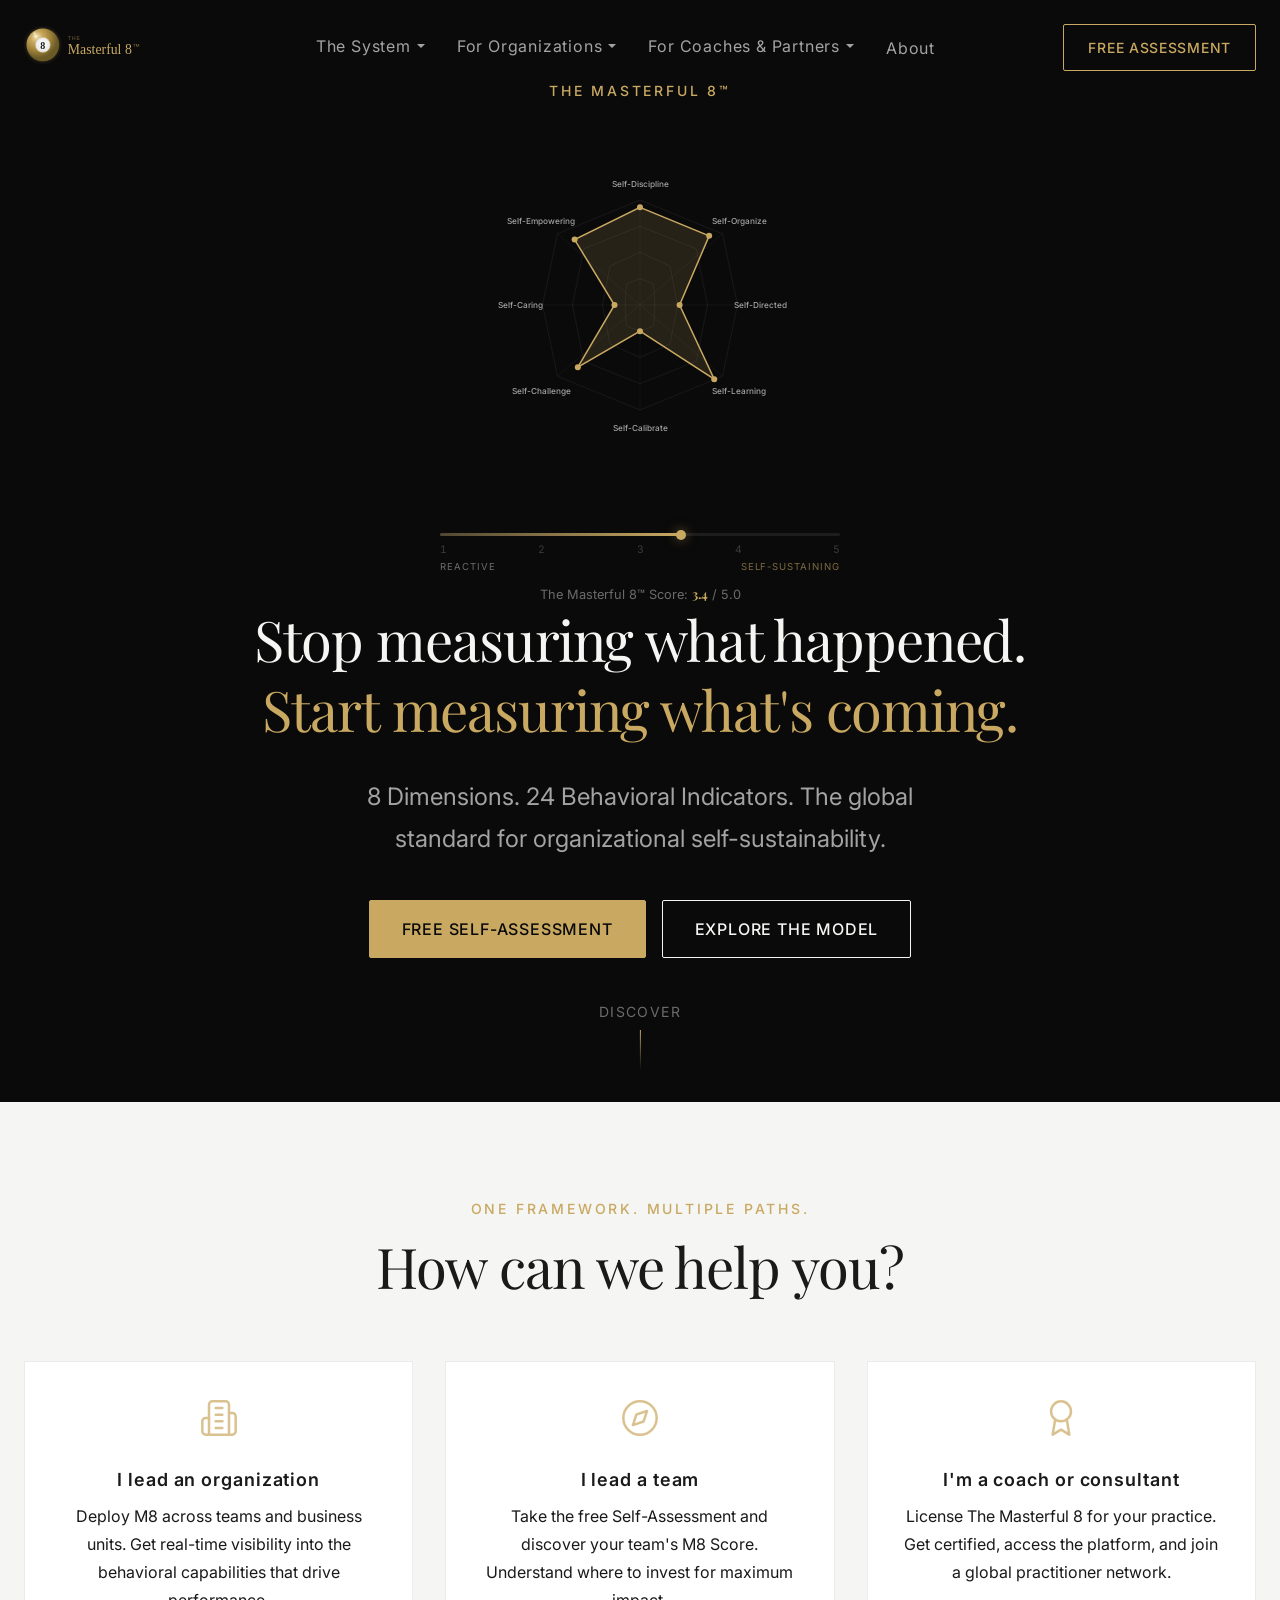
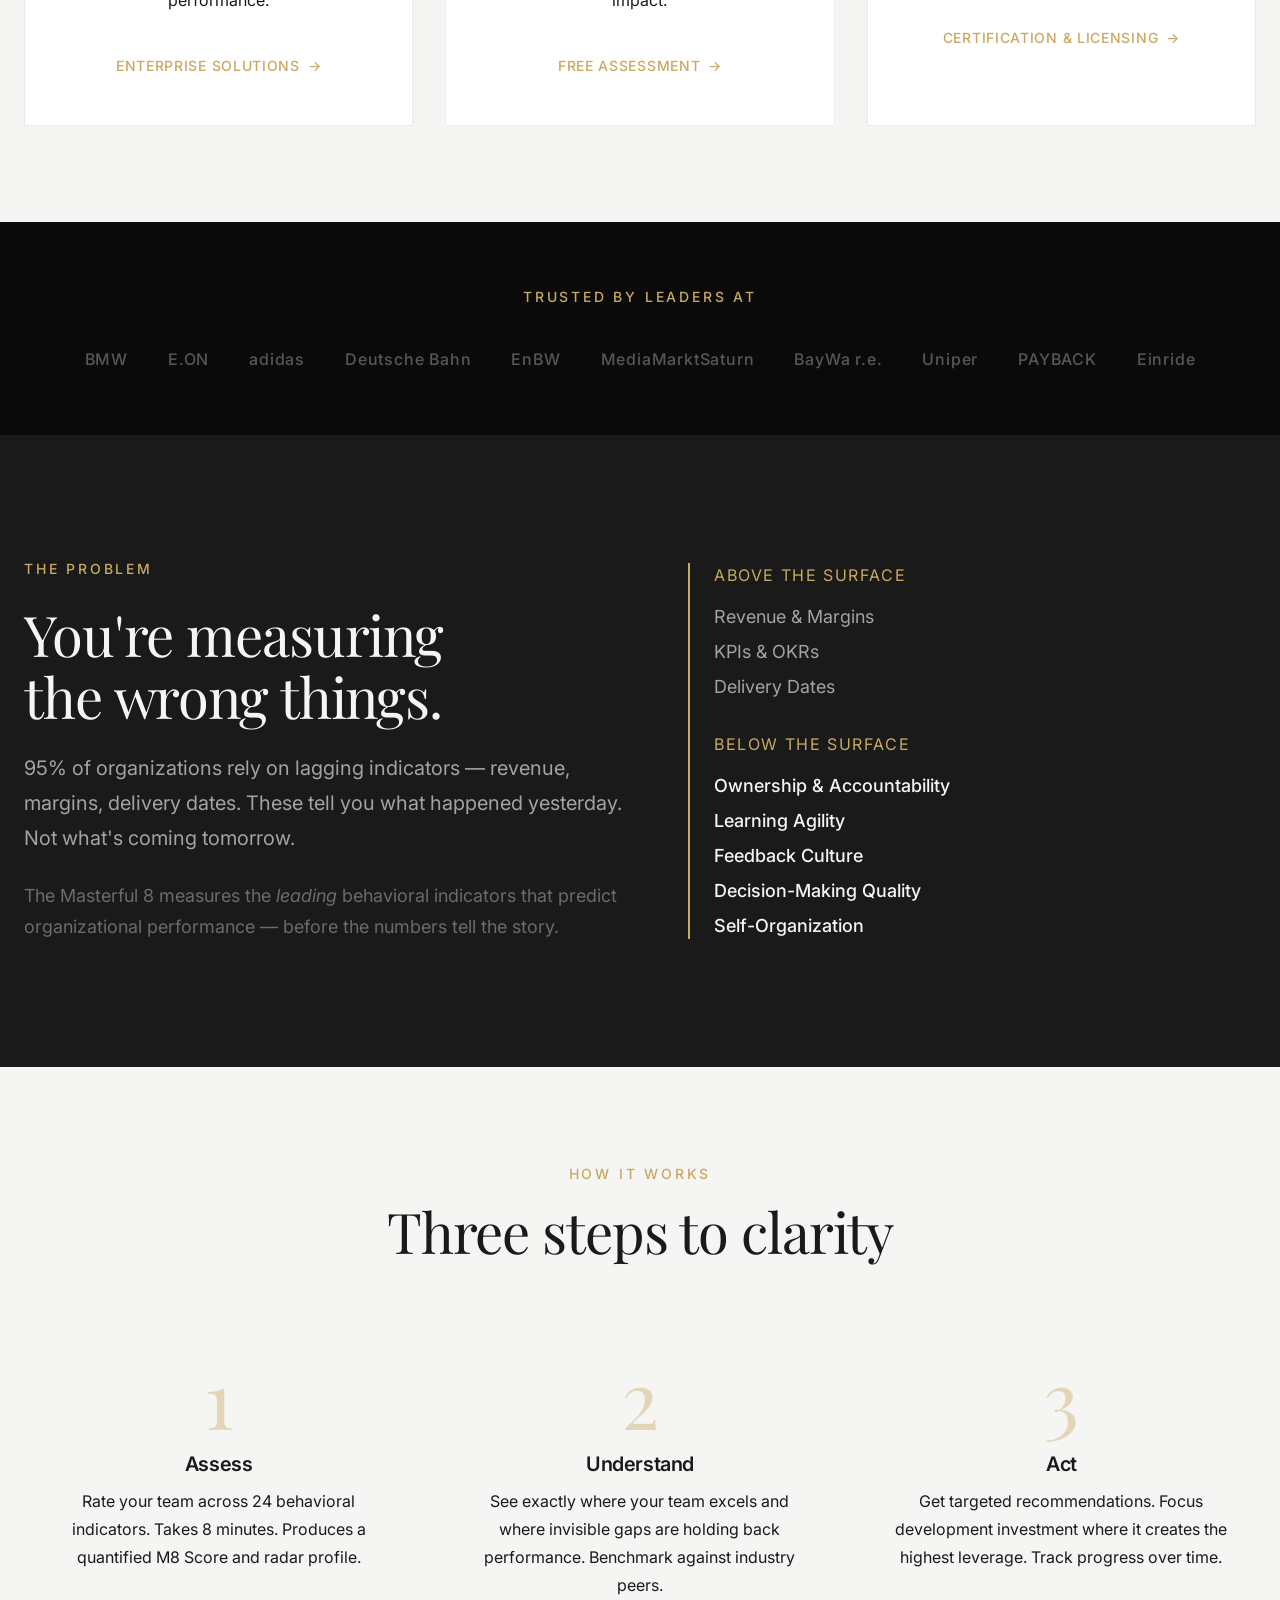
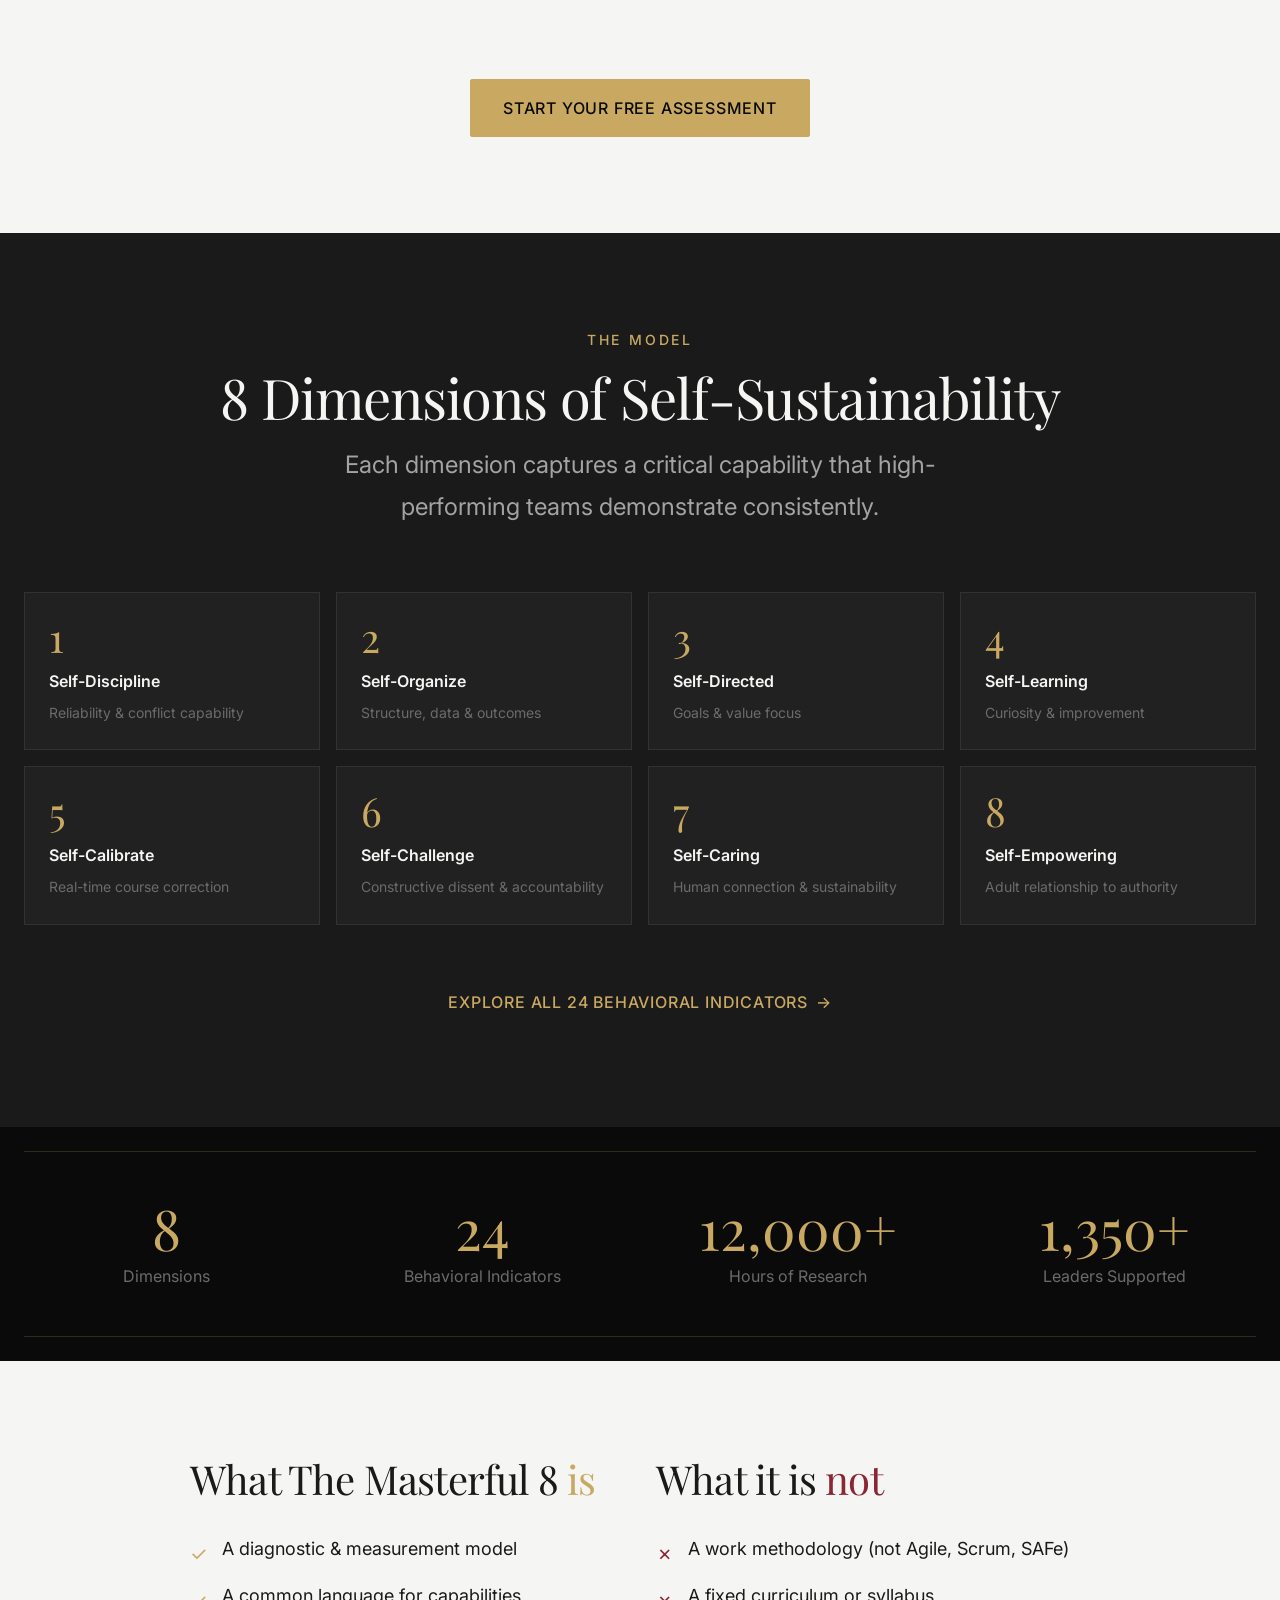
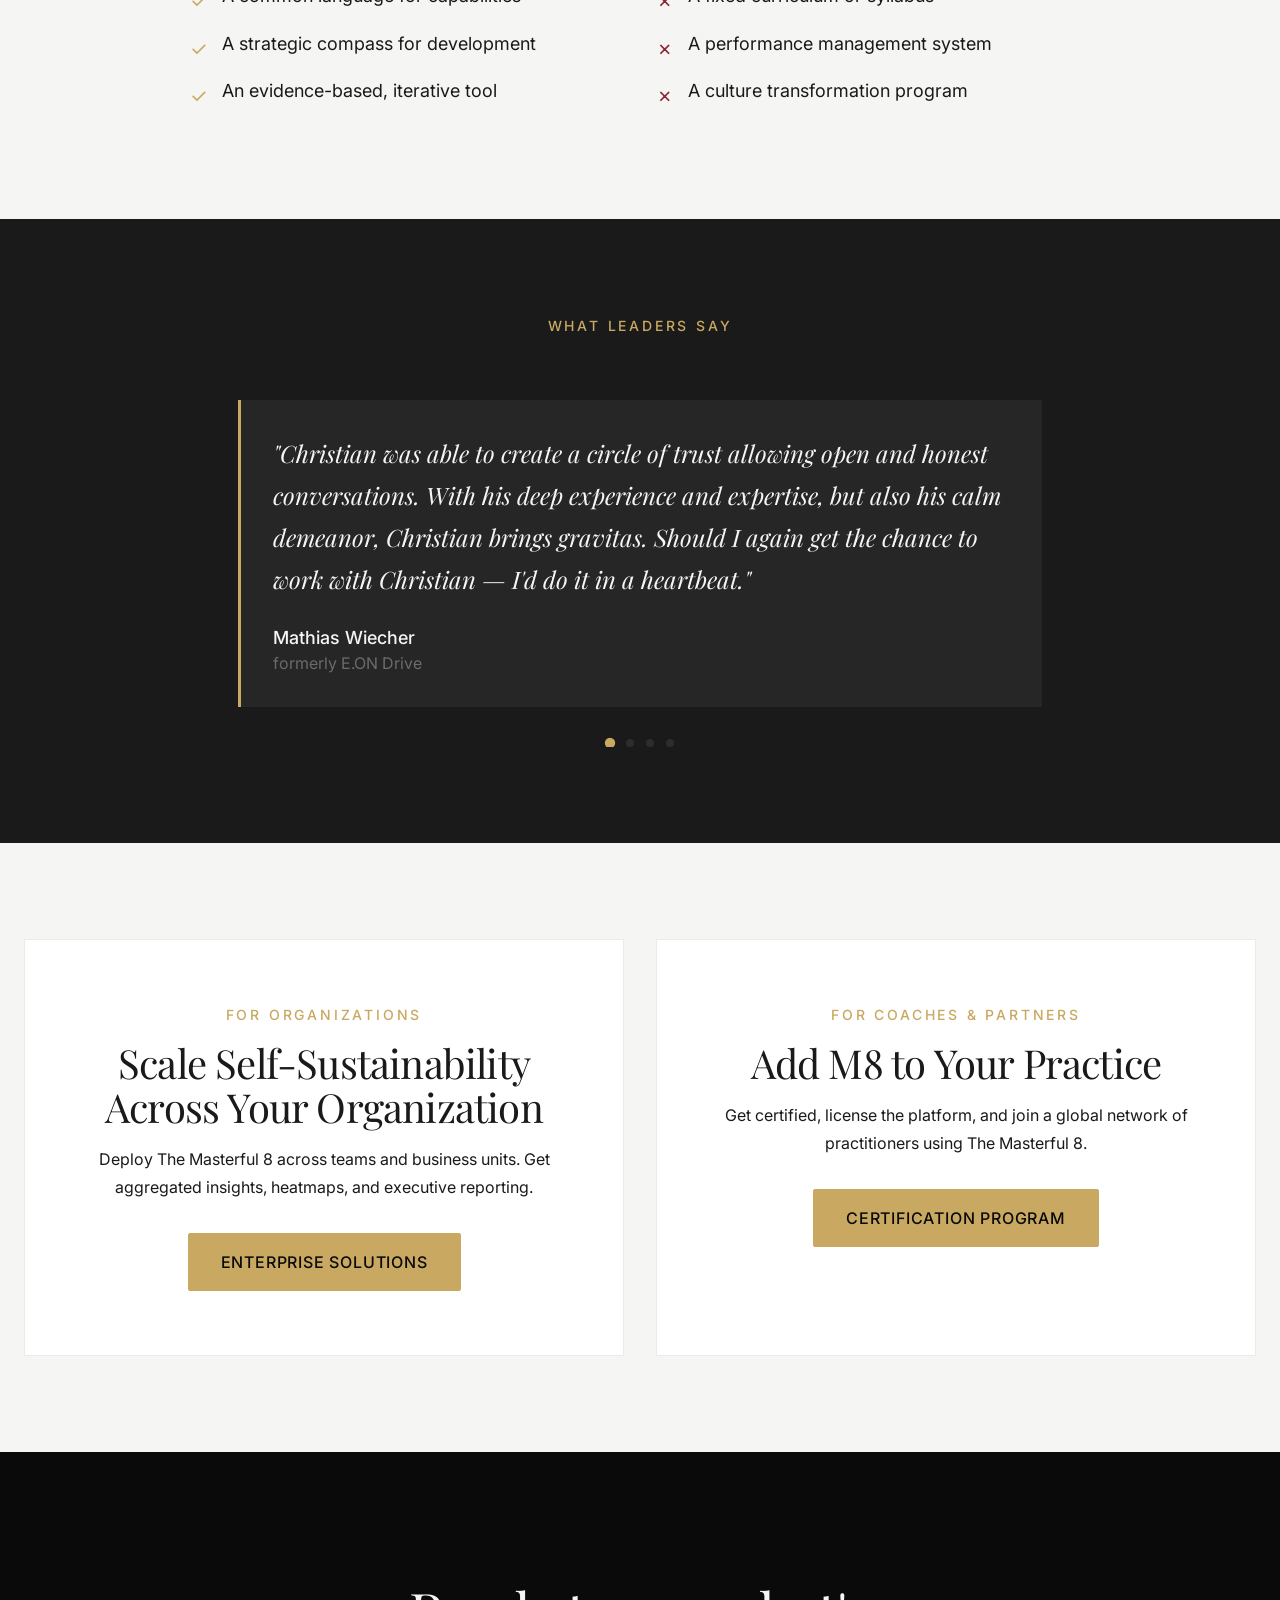
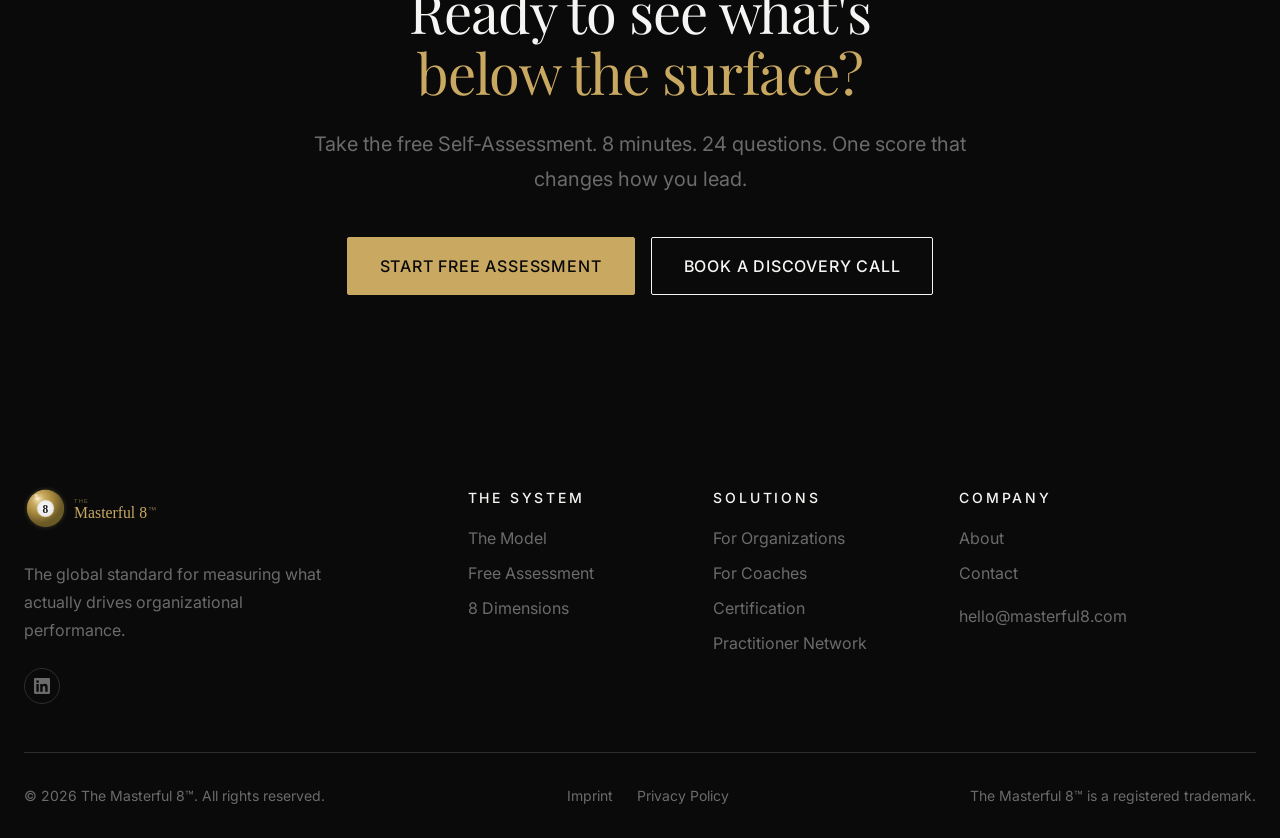
==== commit 1ef31c22: "Add OG meta tags, noindex, robots.txt, and password protection - OG meta tags (title, description, i" ====
--- a/index.html
+++ b/index.html
@@ -3,6 +3,7 @@
 <head>
   <meta charset="UTF-8">
   <meta name="viewport" content="width=device-width, initial-scale=1.0">
+  <meta name="robots" content="noindex, nofollow">
 
   <meta name="description" content="The Masterful 8&#8482; &mdash; The global standard for measuring what actually drives organizational performance. 8 Dimensions. 24 Behavioral Indicators.">
   <meta name="keywords" content="Masterful 8, Organizational Development, Leadership, Self-Sustainability, Team Performance, Behavioral Indicators, Assessment">
@@ -20,6 +21,7 @@
   <meta property="og:url" content="https://masterful8.com/">
   <meta property="og:title" content="The Masterful 8&#8482; | Organizational Self-Sustainability">
   <meta property="og:description" content="Stop measuring what happened. Start measuring what's coming. 8 Dimensions. 24 Behavioral Indicators. The global standard.">
+  <meta property="og:image" content="https://masterful8.com/images/og-default.png">
   <meta name="twitter:card" content="summary_large_image">
 
   <!-- Fonts -->
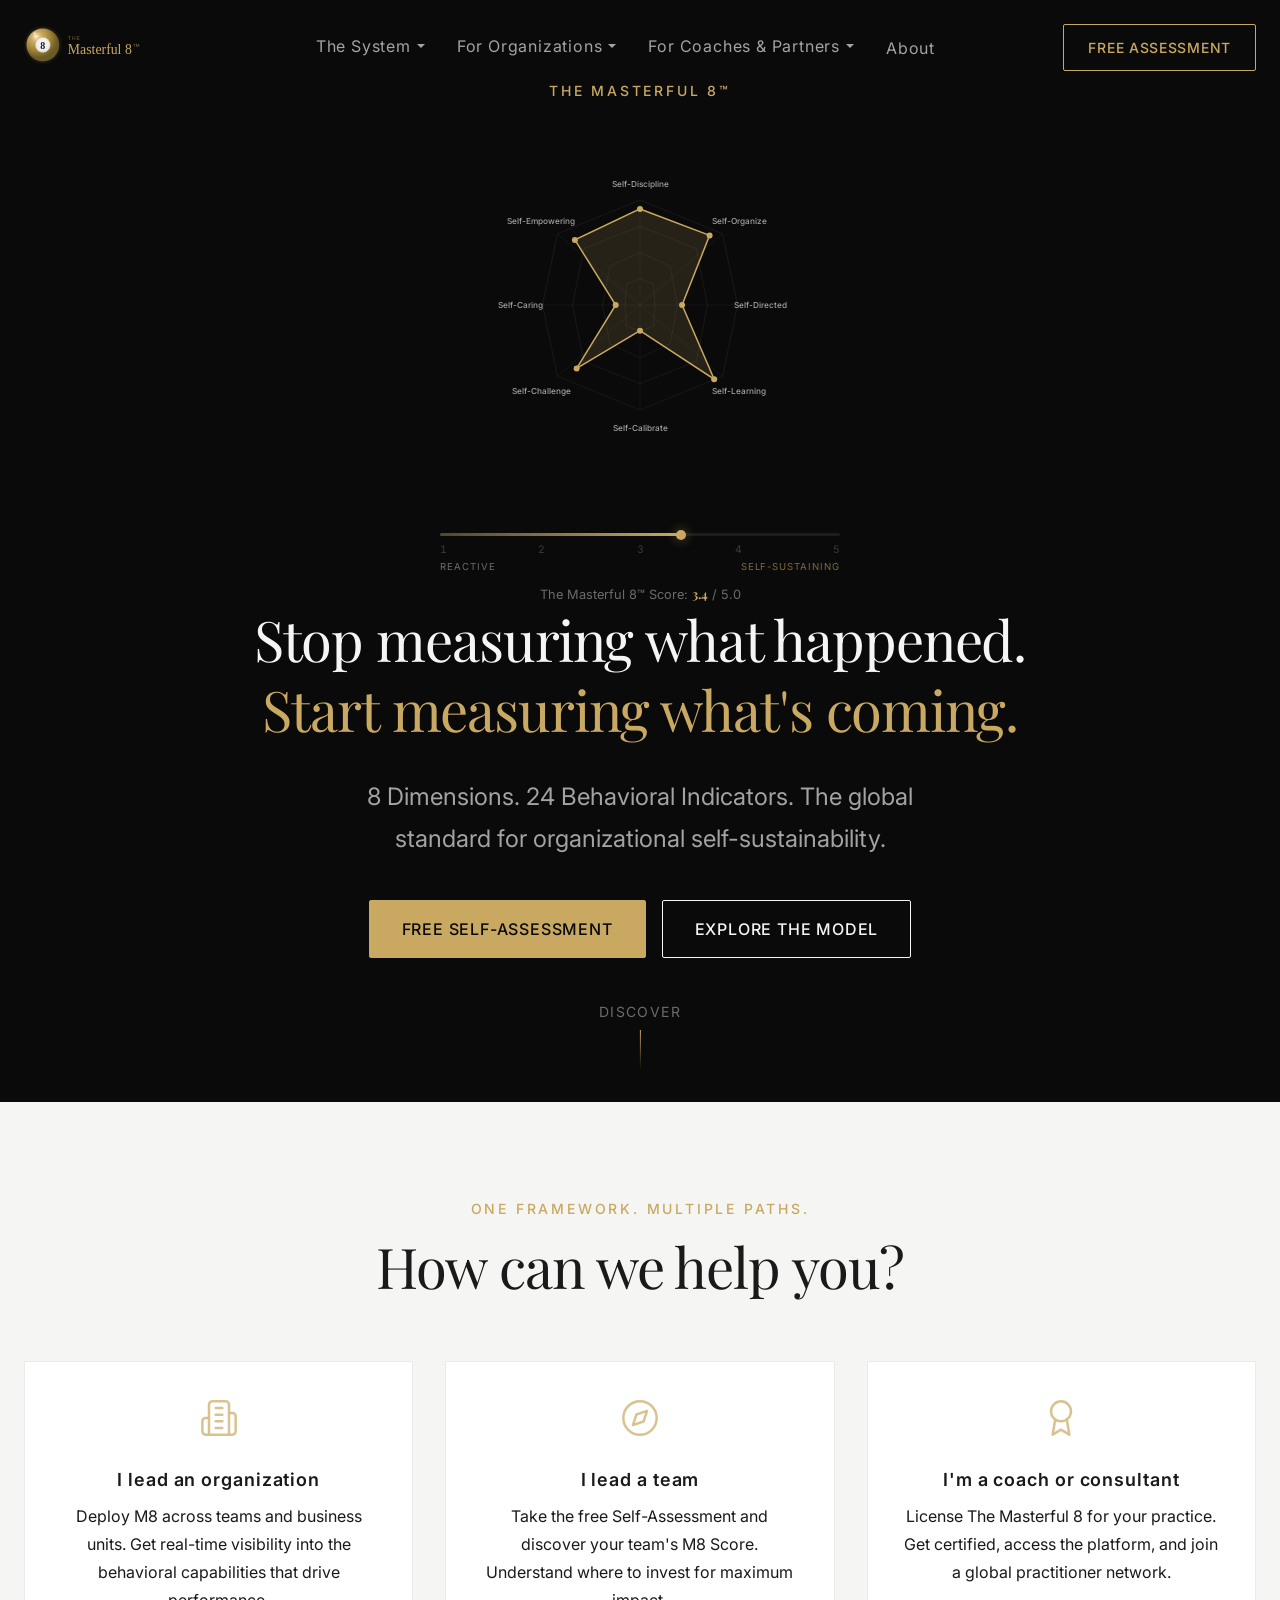
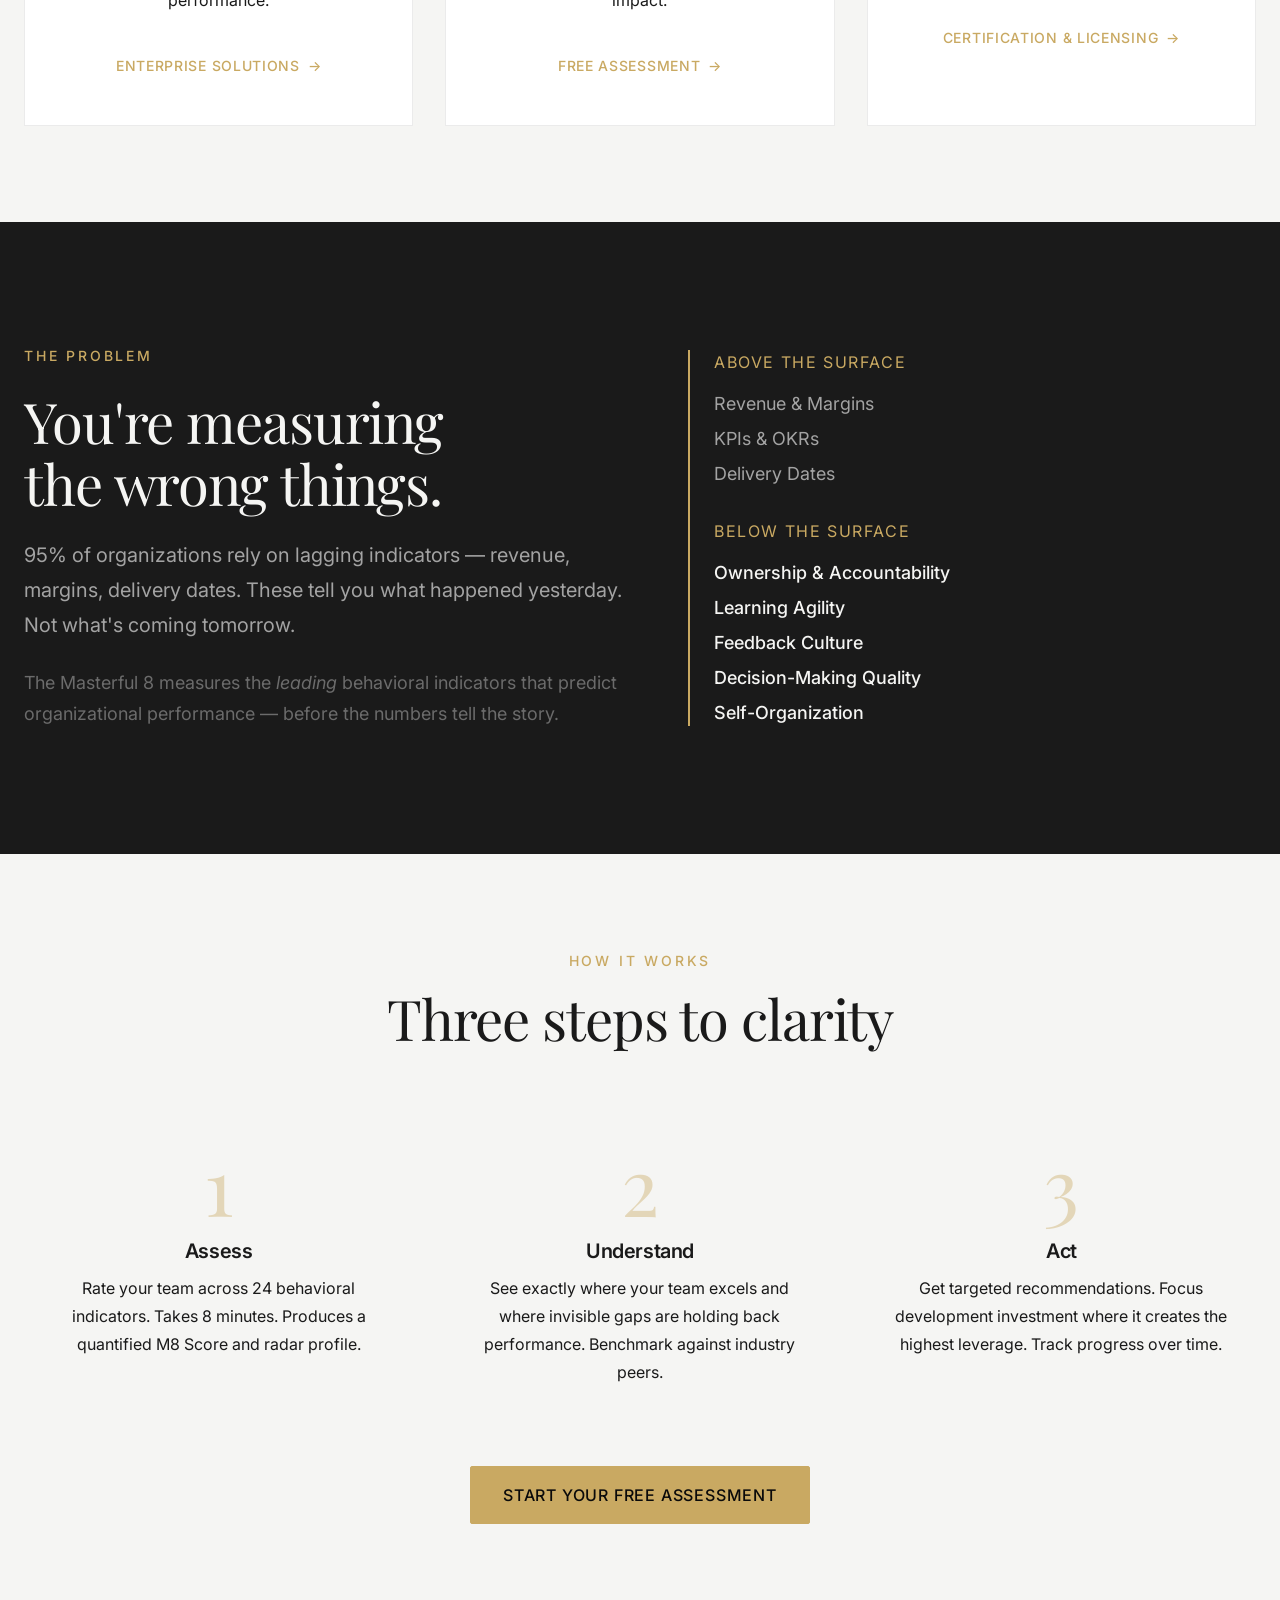
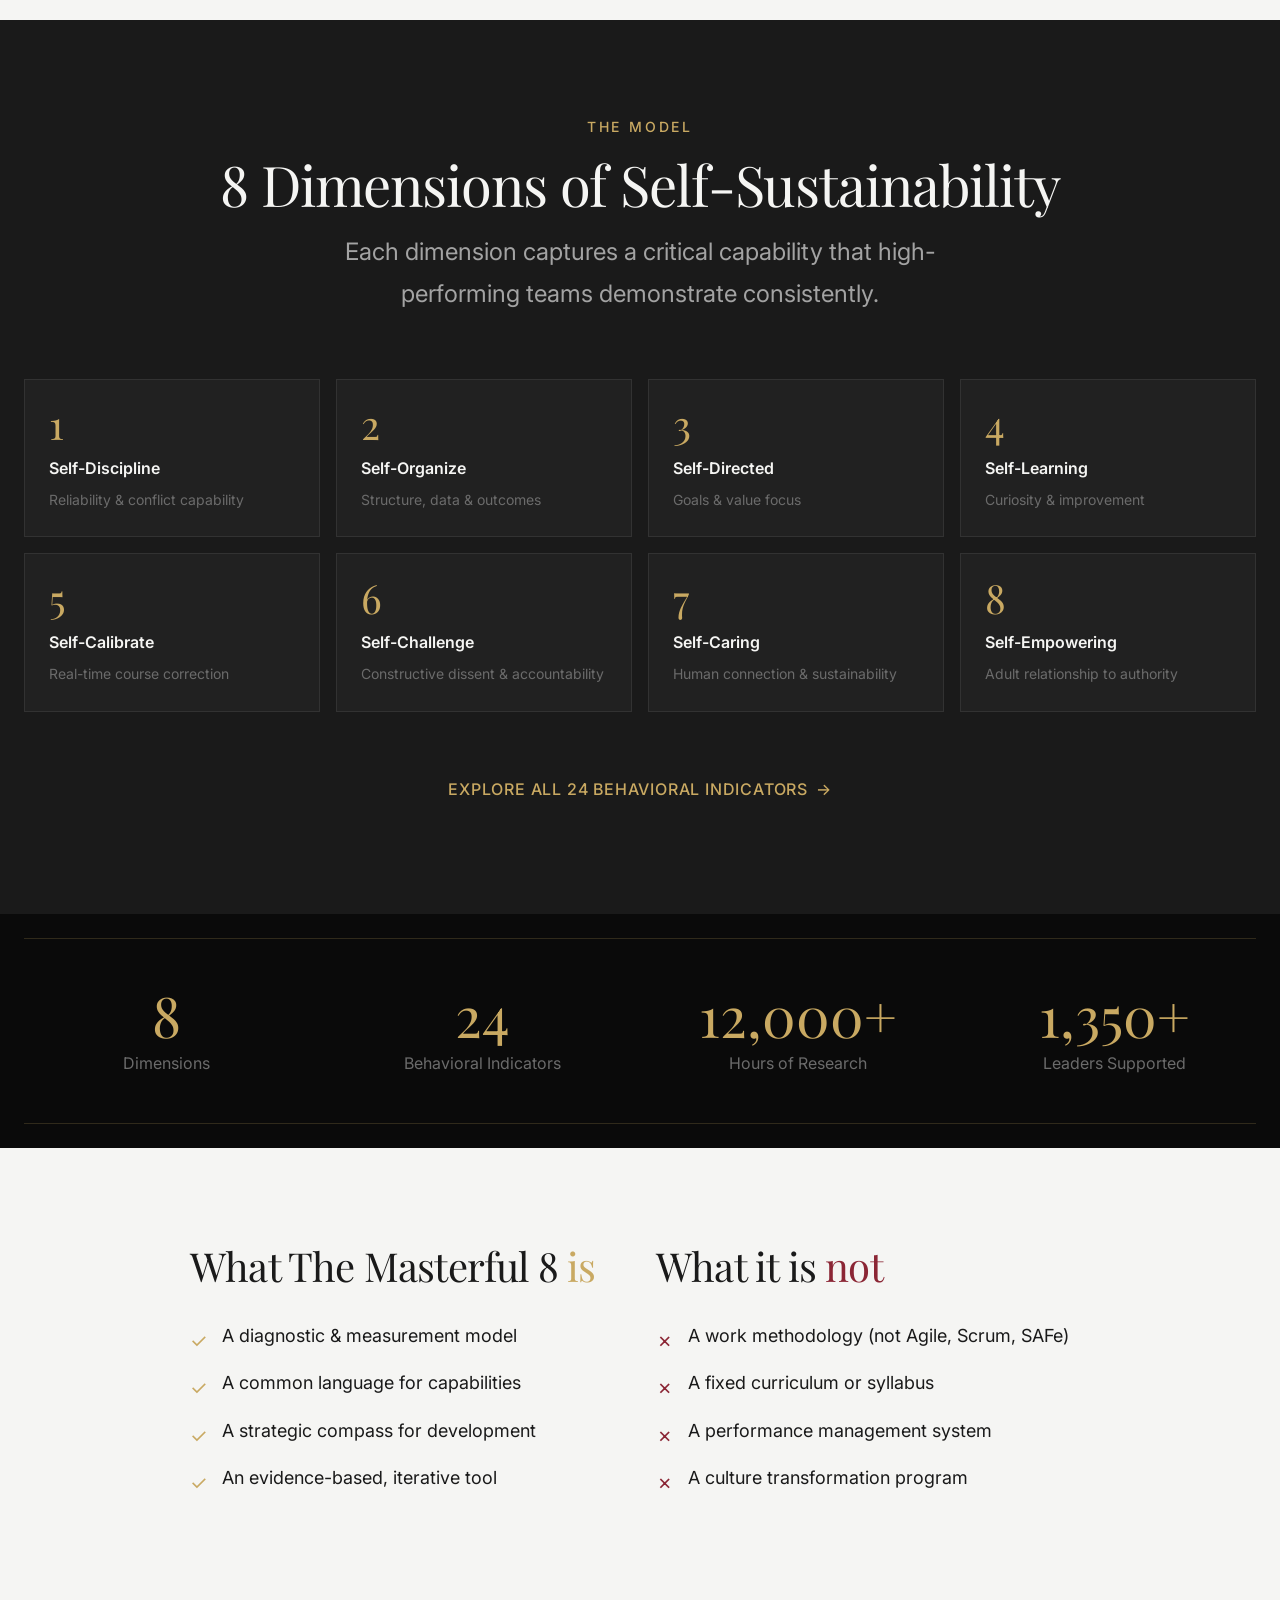
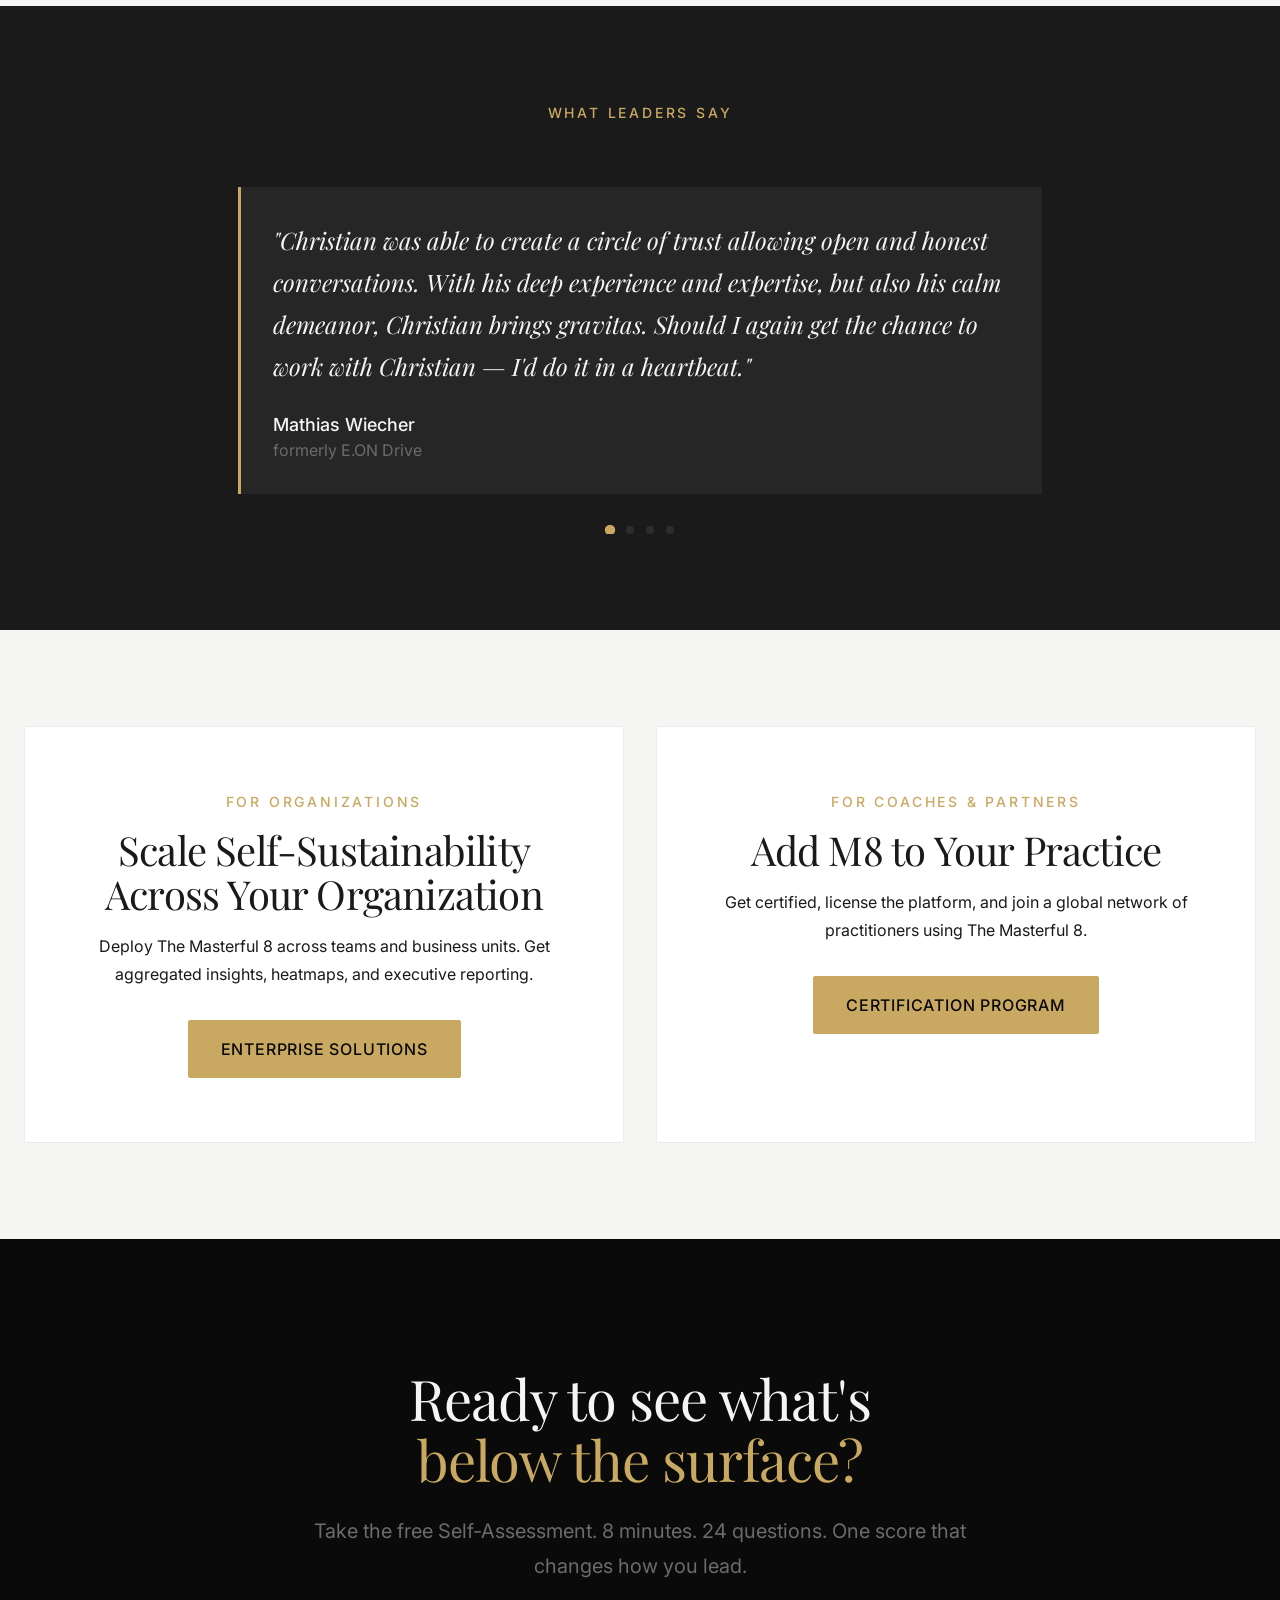
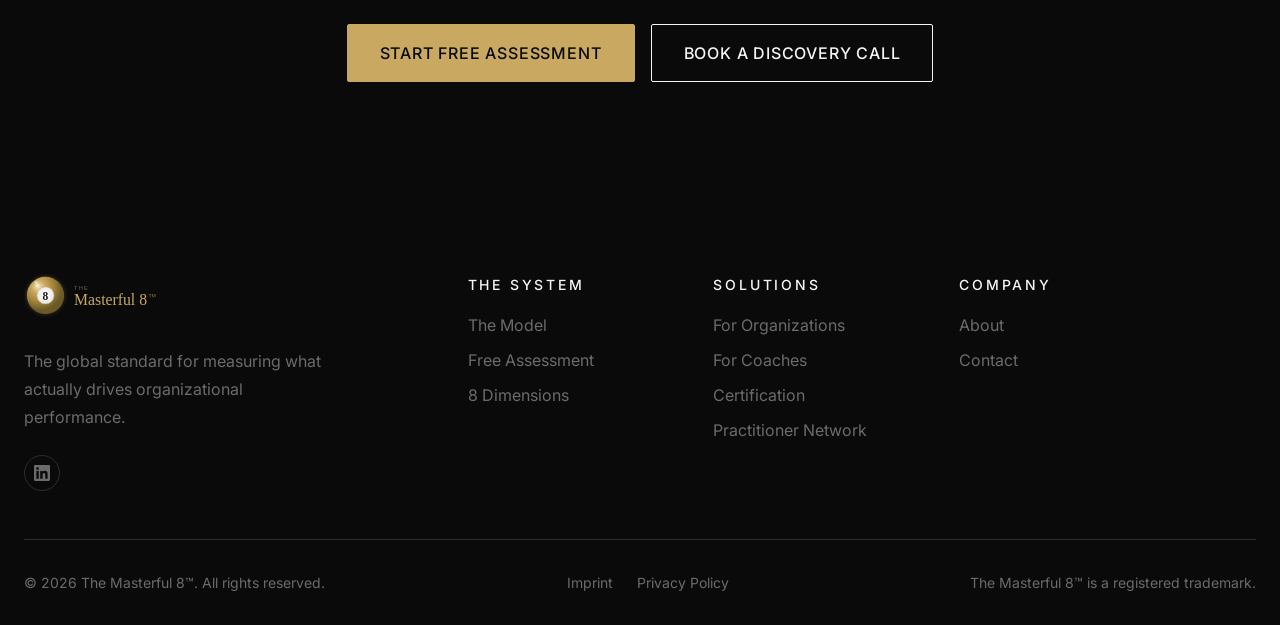
==== commit 5b492b7f: "Remove "Trusted by leaders at" sections and hello@masterful8.com from all footers Email remains in i" ====
--- a/index.html
+++ b/index.html
@@ -576,29 +576,6 @@
   </section>
 
 
-  <!-- ============================================
-       SOCIAL PROOF
-       ============================================ -->
-  <section class="bg-dark" style="padding: var(--space-16) 0;">
-    <div class="container">
-      <p class="text-center label" style="margin-bottom: var(--space-10);">
-        Trusted by leaders at
-      </p>
-      <div class="logo-cloud-dark">
-        <span>BMW</span>
-        <span>E.ON</span>
-        <span>adidas</span>
-        <span>Deutsche Bahn</span>
-        <span>EnBW</span>
-        <span>MediaMarktSaturn</span>
-        <span>BayWa r.e.</span>
-        <span>Uniper</span>
-        <span>PAYBACK</span>
-        <span>Einride</span>
-      </div>
-    </div>
-  </section>
-
 
   <!-- ============================================
        THE PROBLEM / WHY M8
@@ -999,9 +976,6 @@
             <li><a href="pages/about.html">About</a></li>
             <li><a href="pages/contact.html">Contact</a></li>
           </ul>
-          <p class="footer-contact-text" style="margin-top: var(--space-4);">
-            hello@masterful8.com
-          </p>
         </div>
       </div>
 
